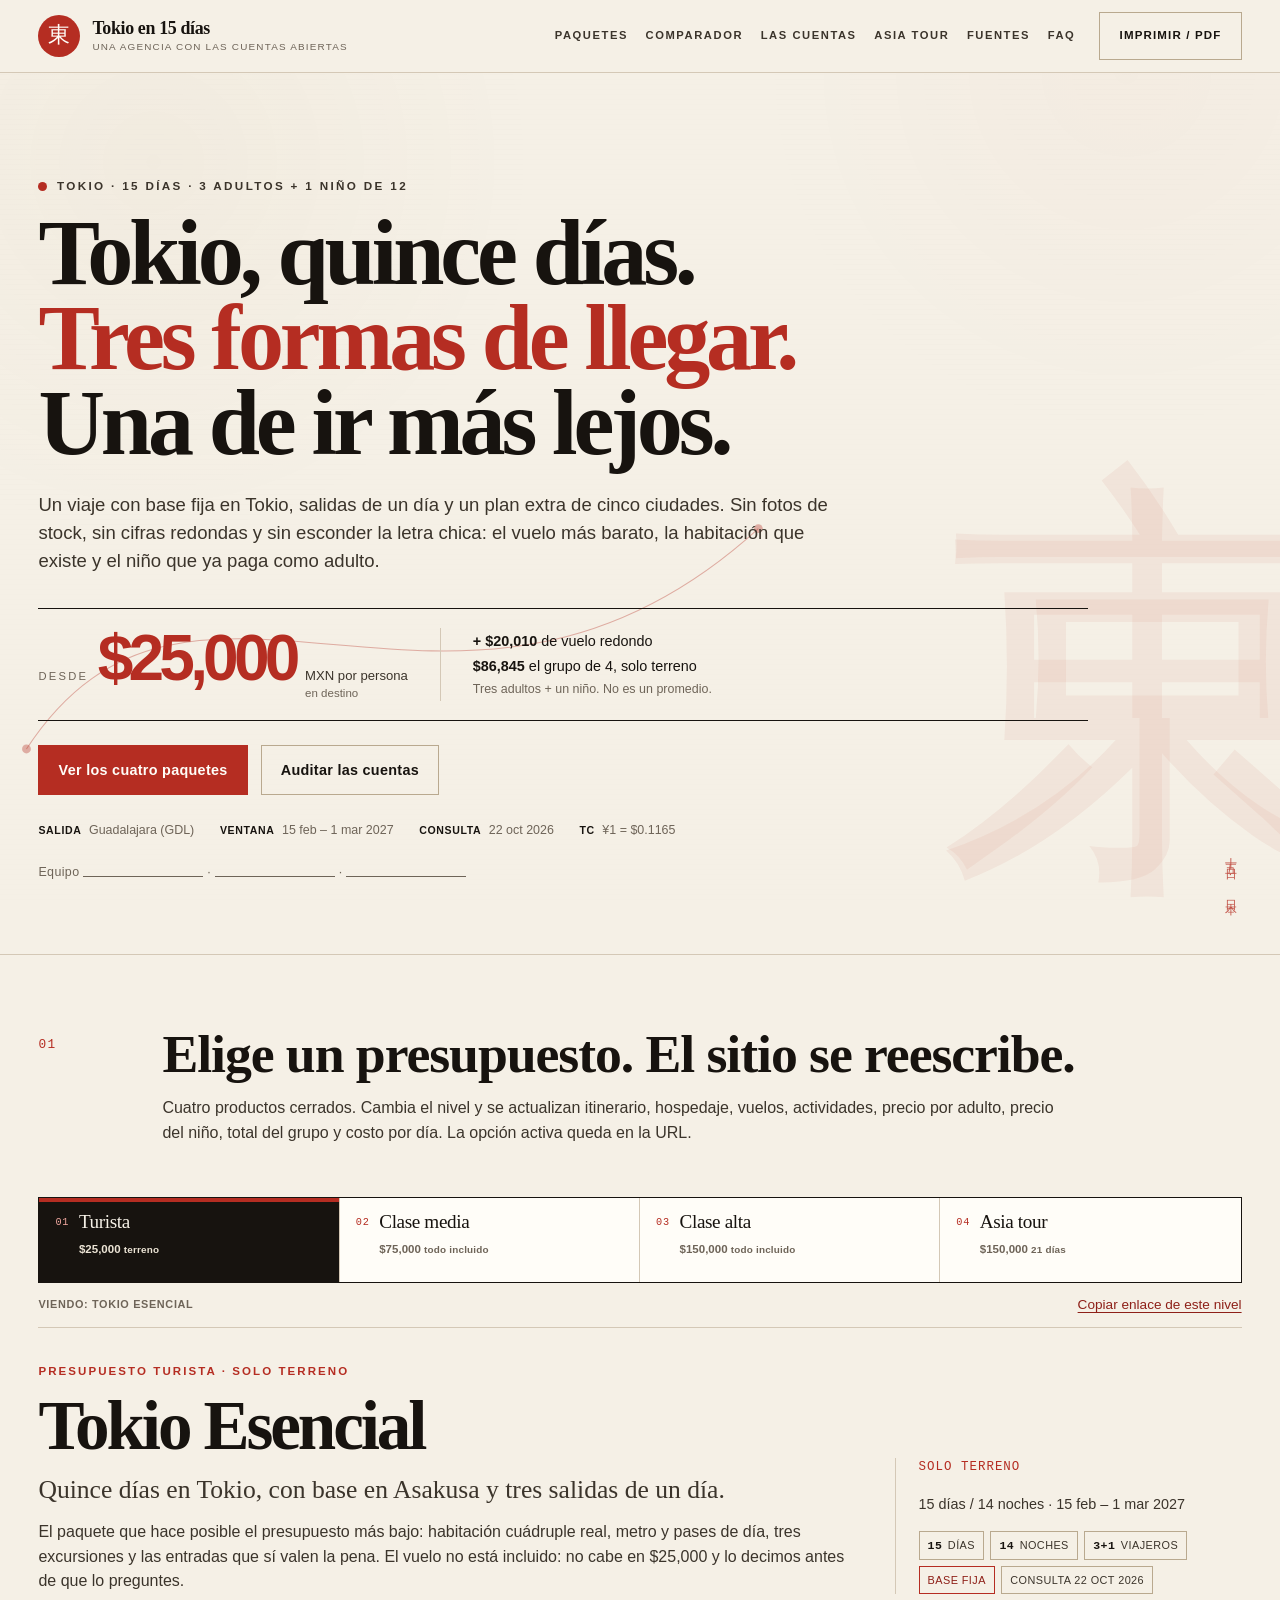
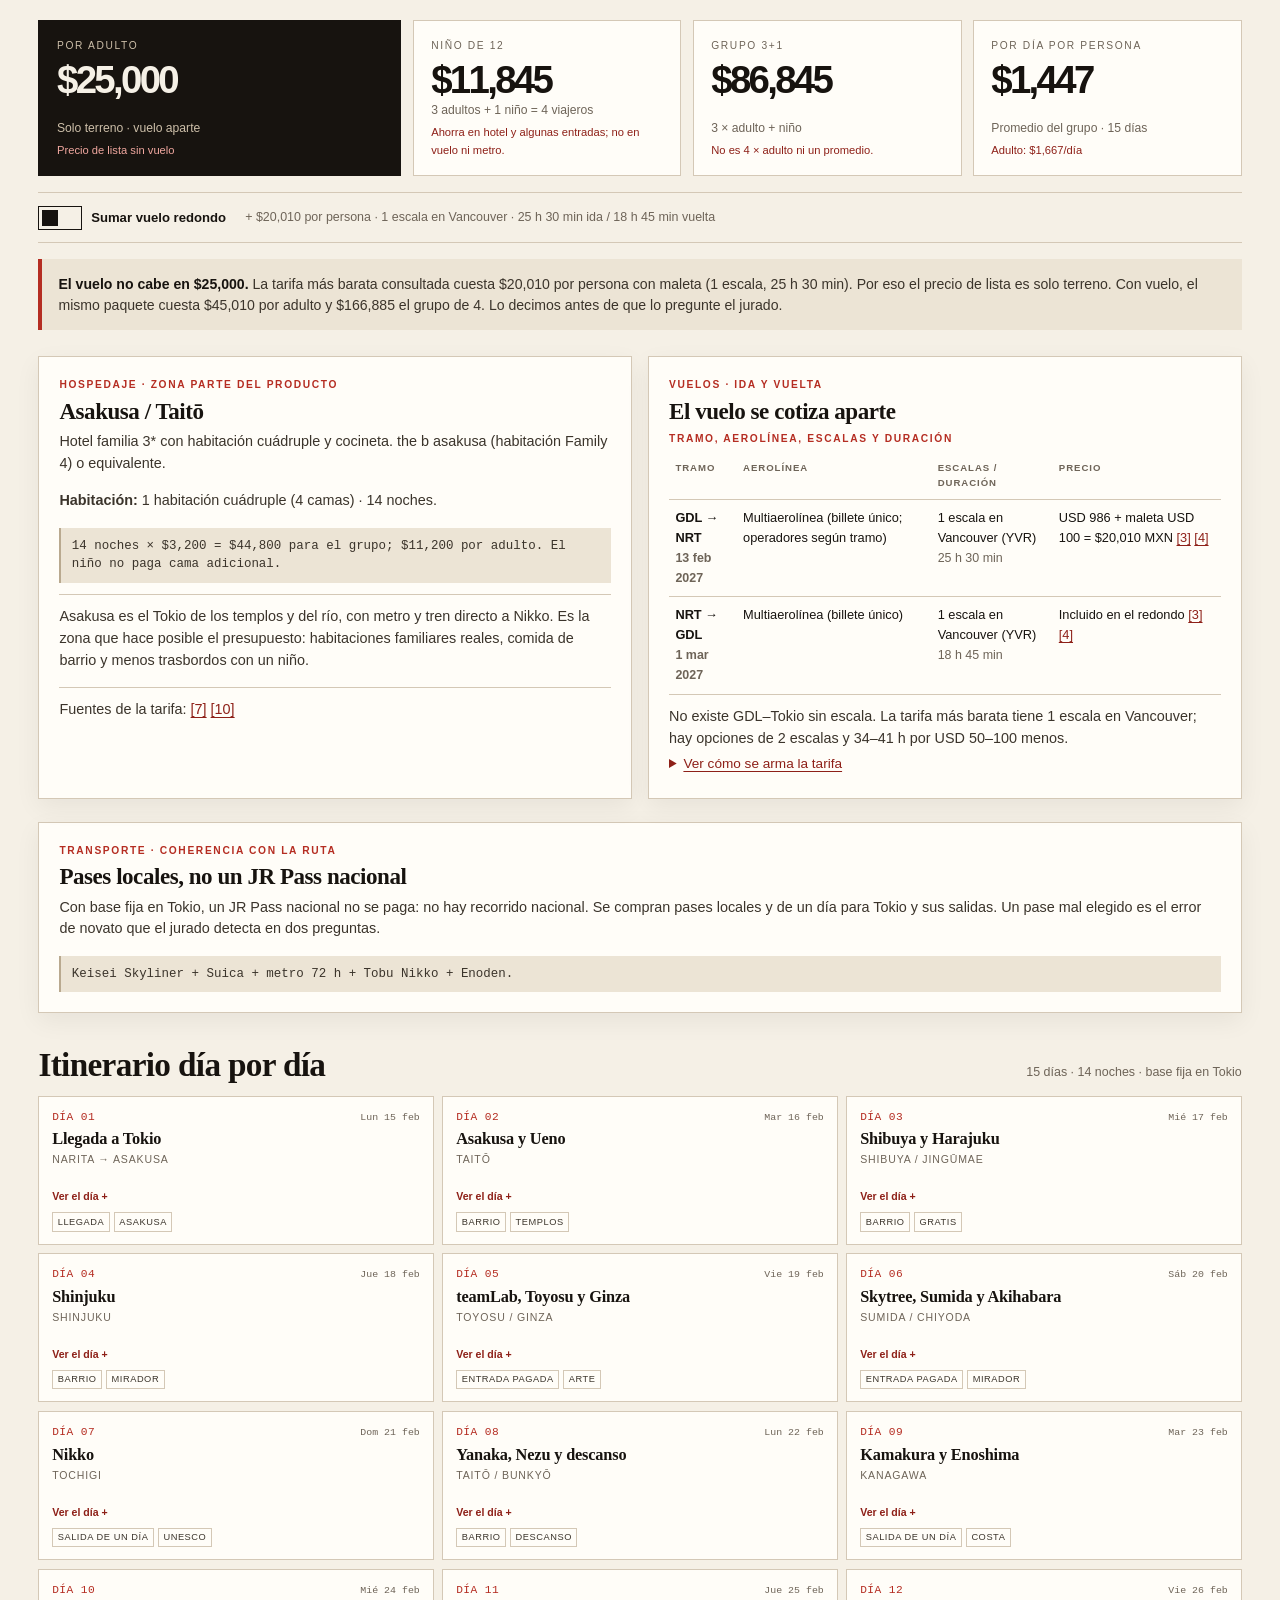
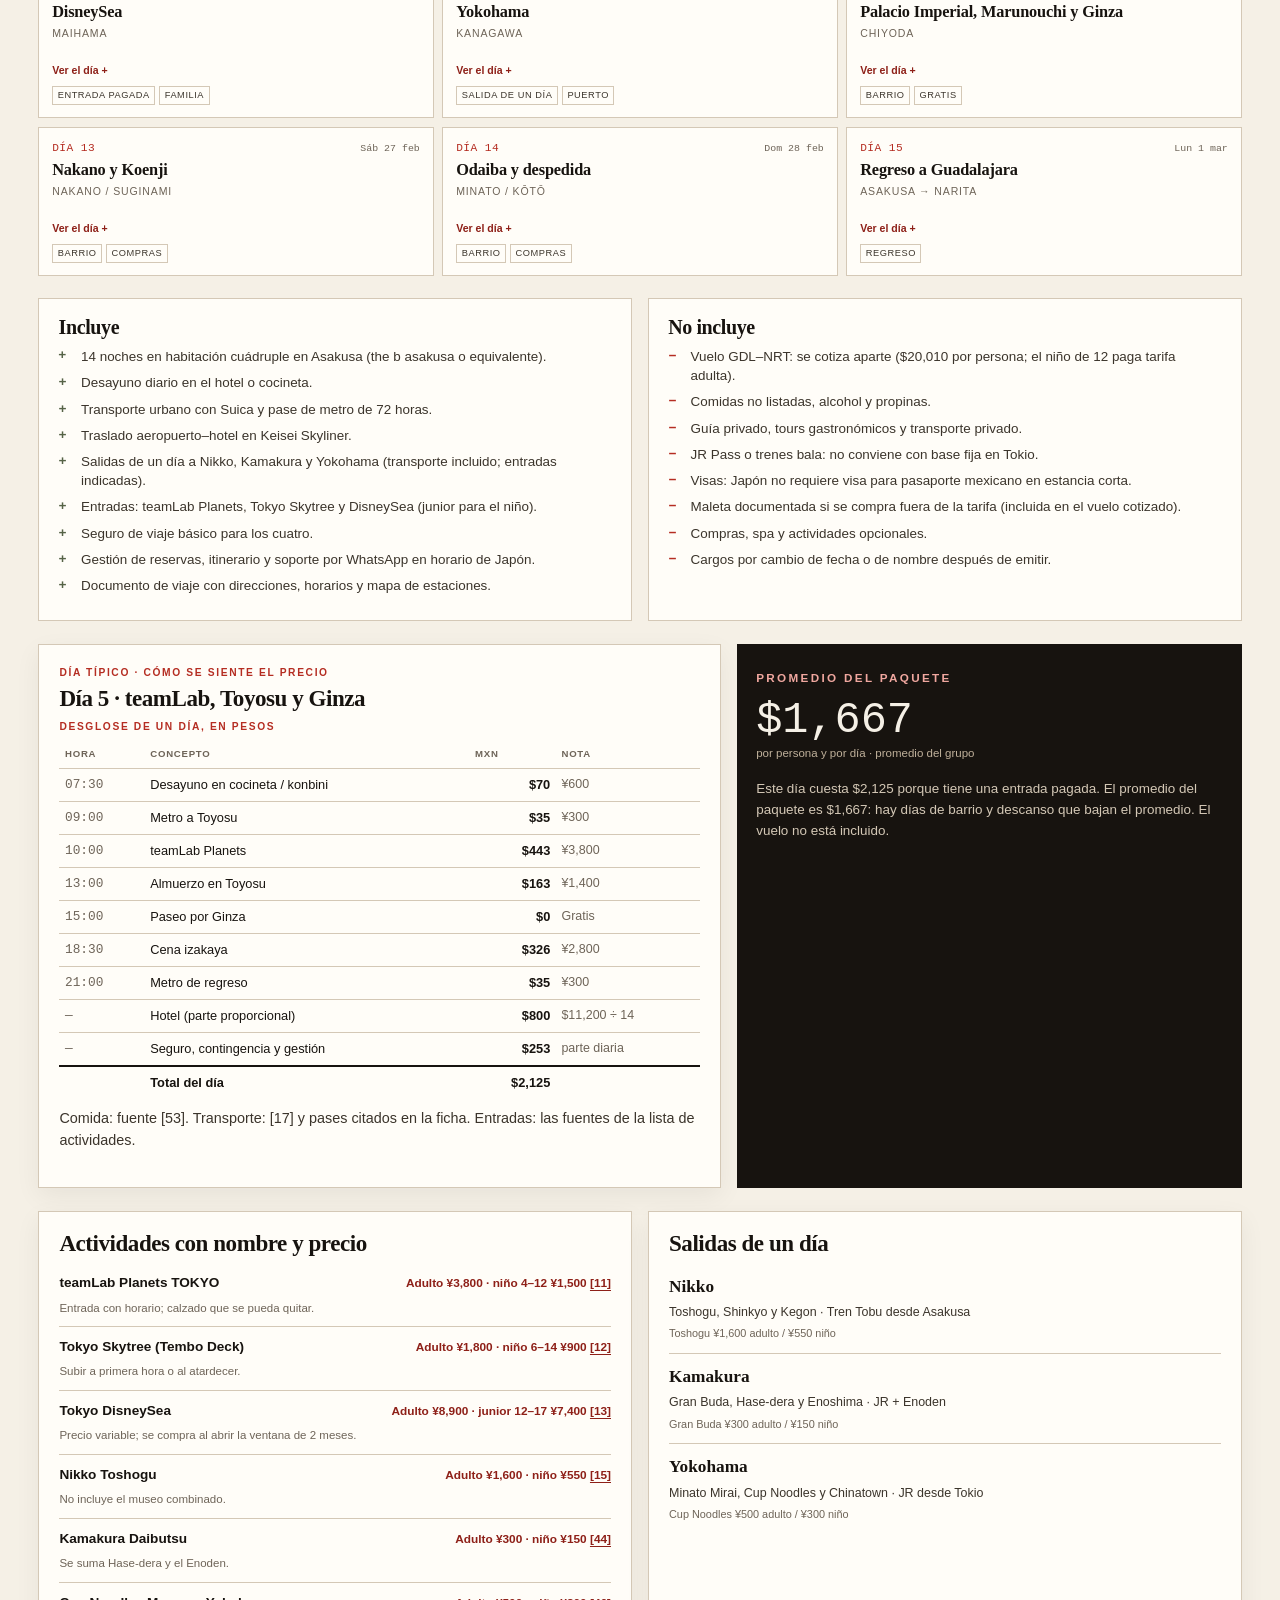
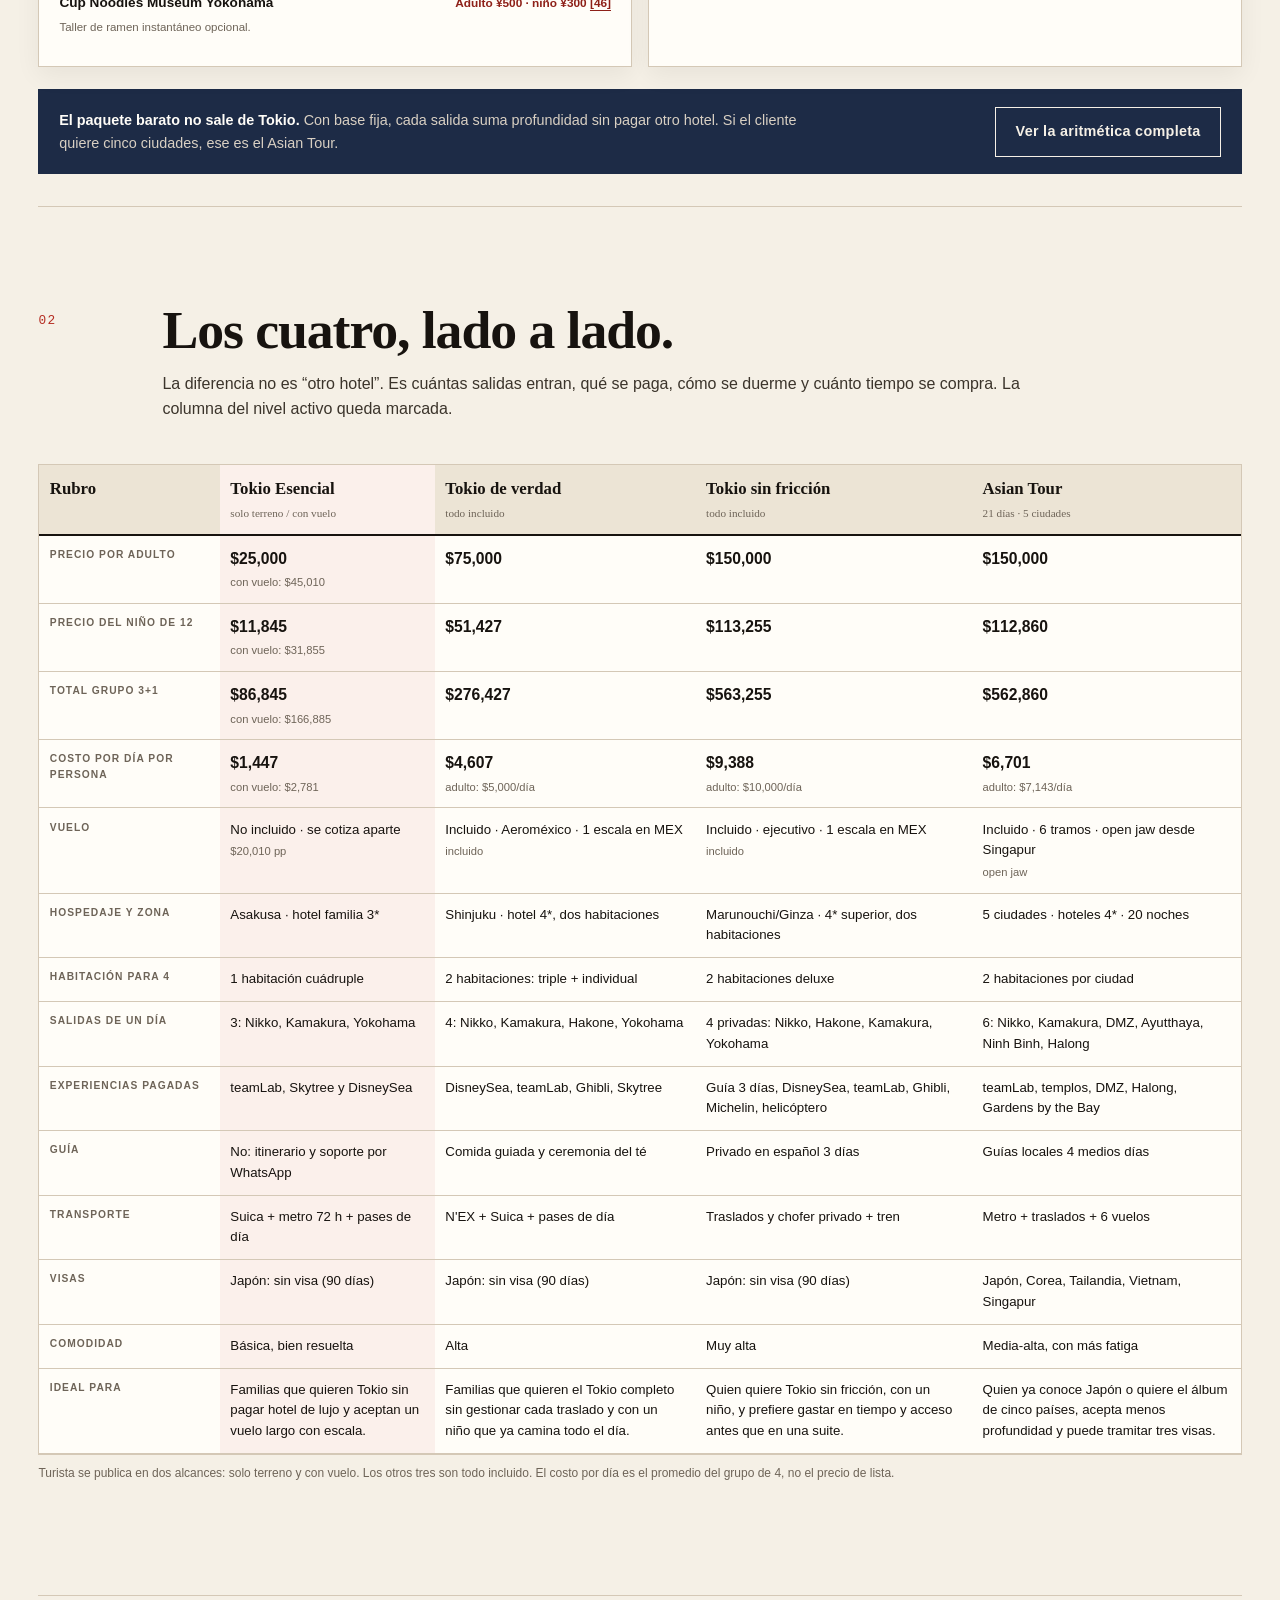
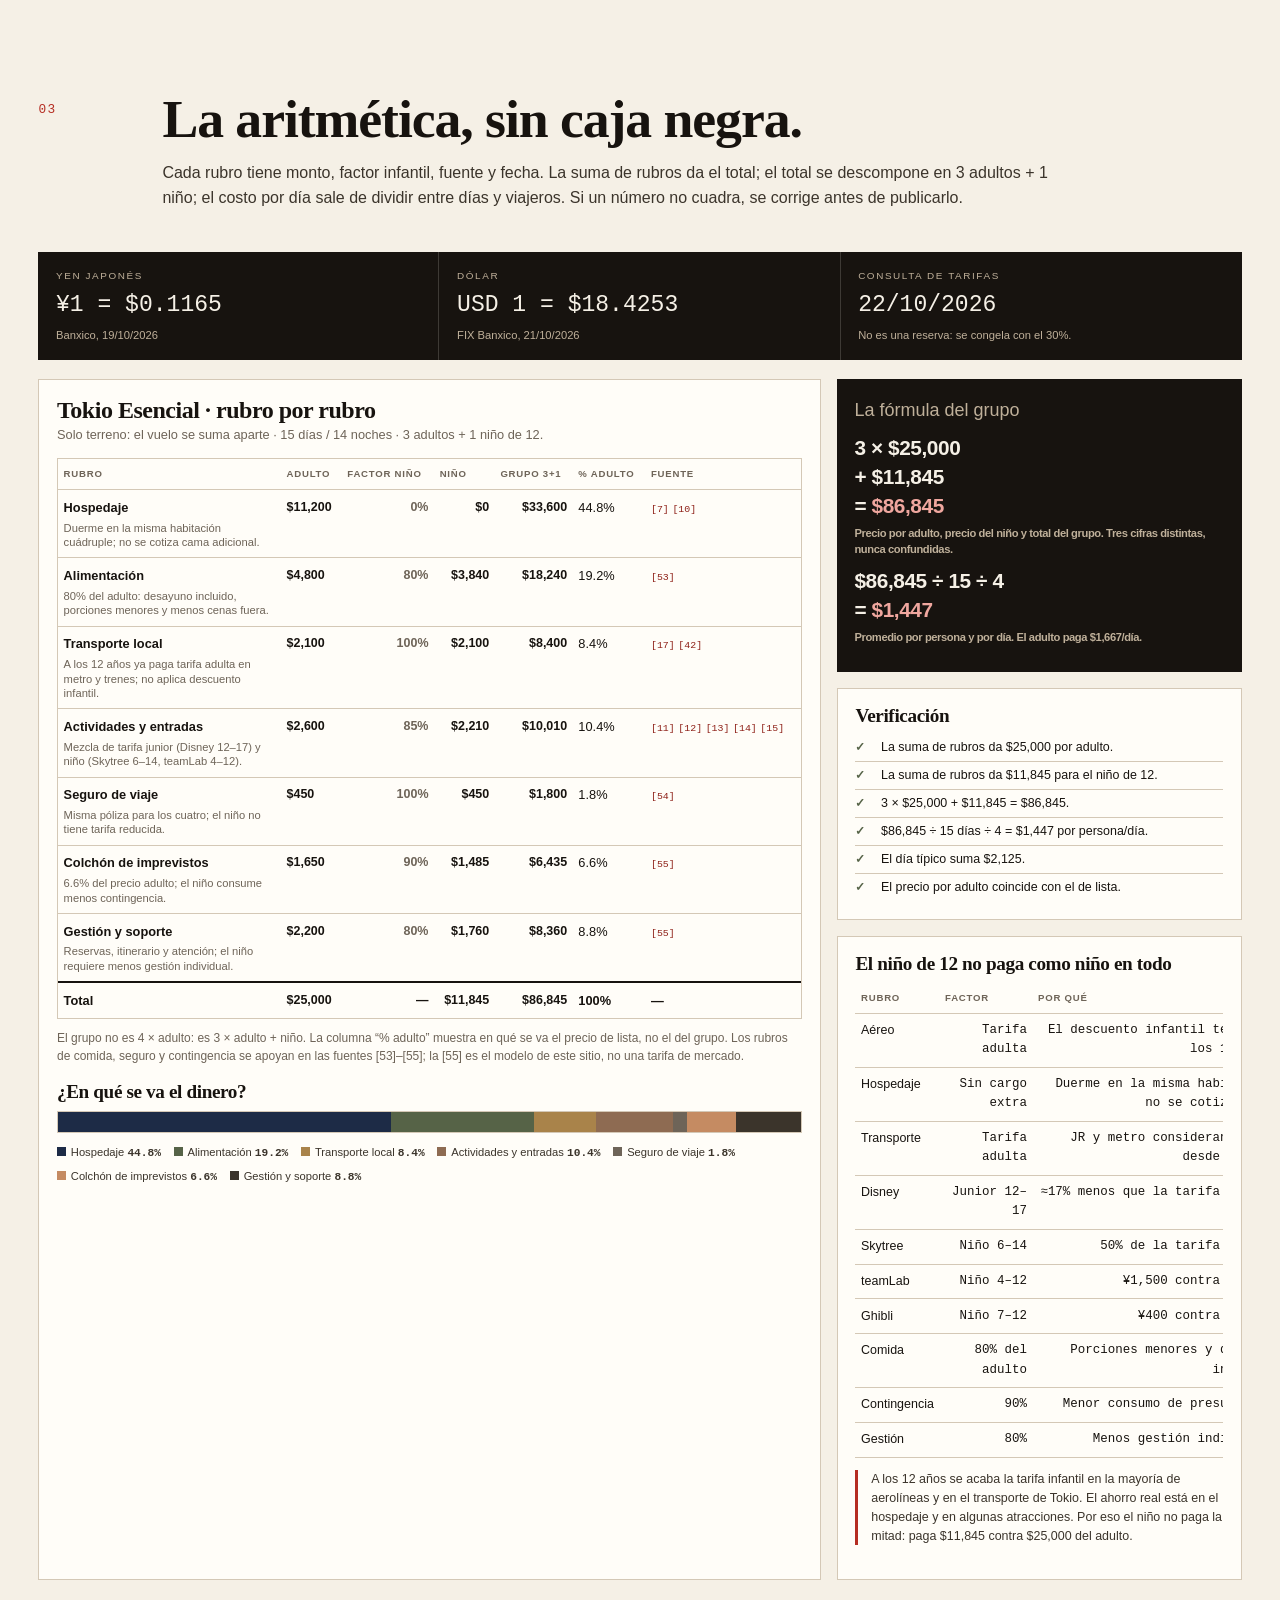
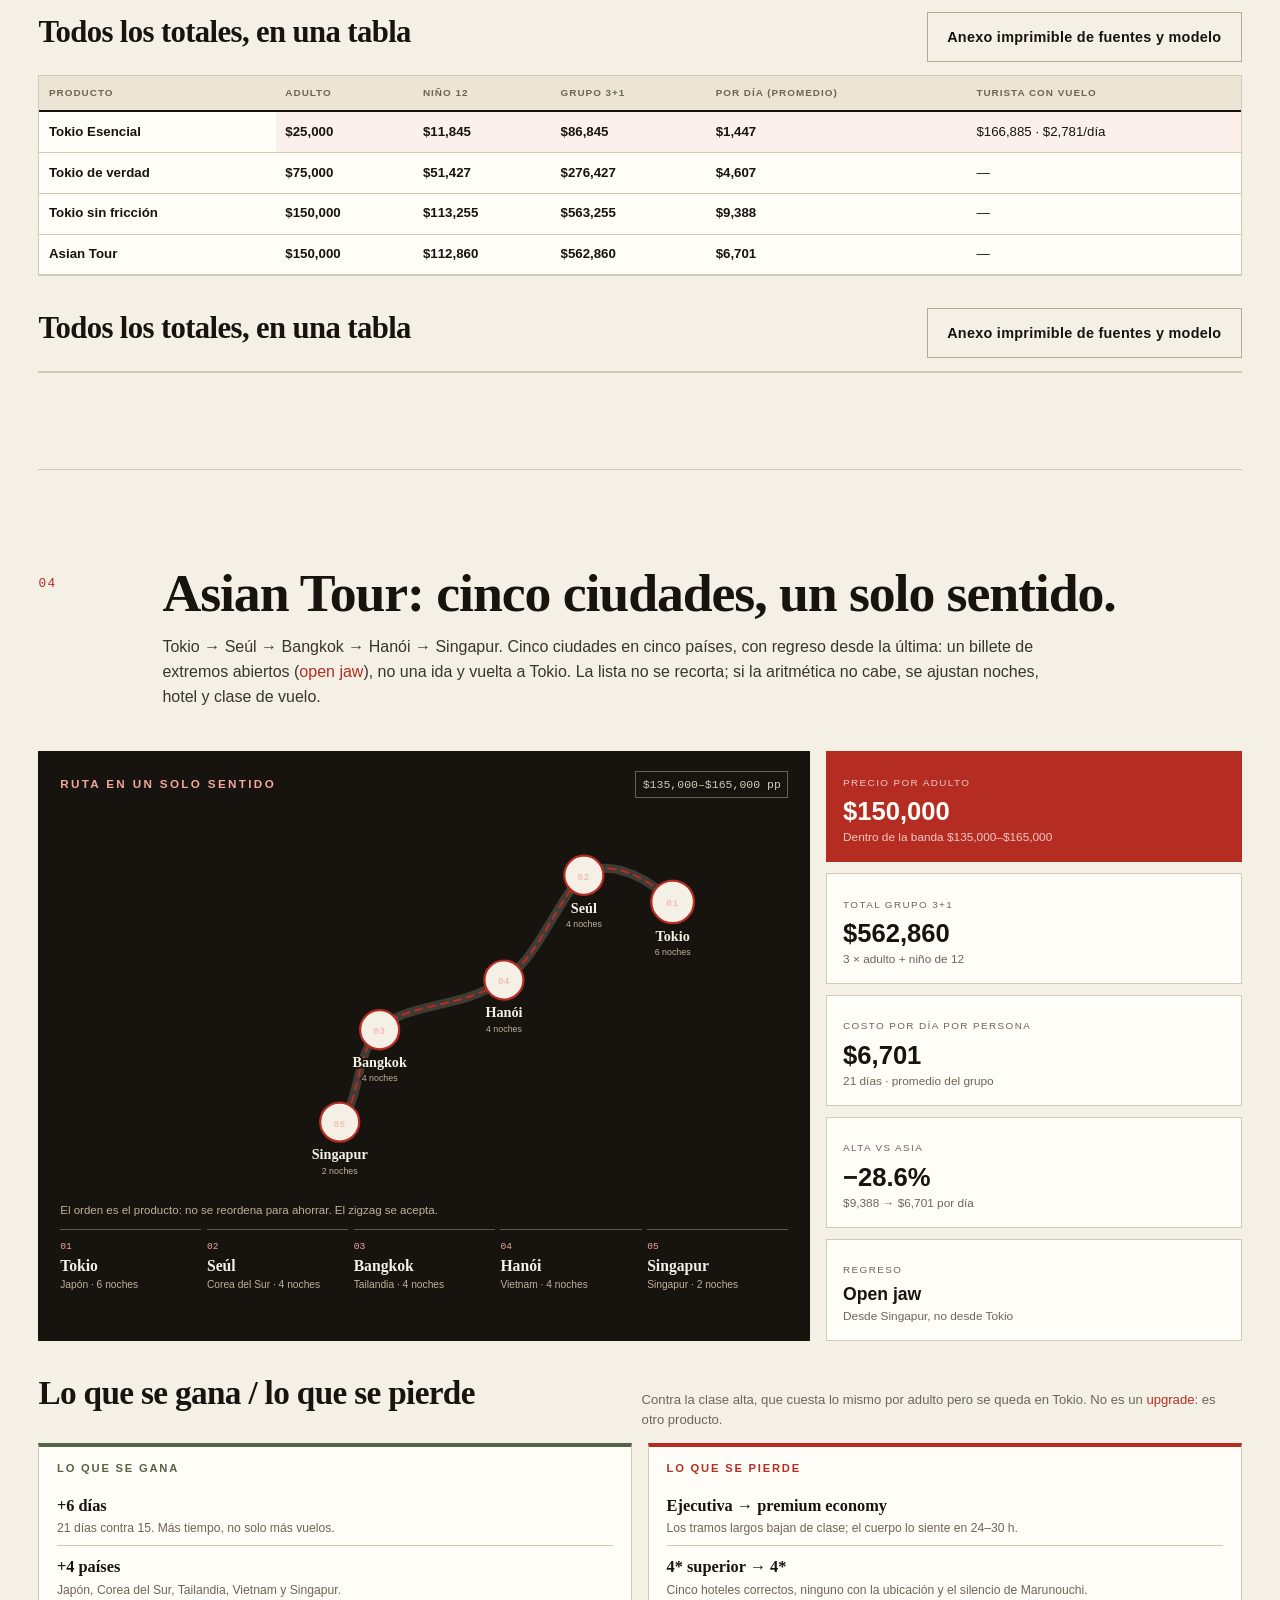
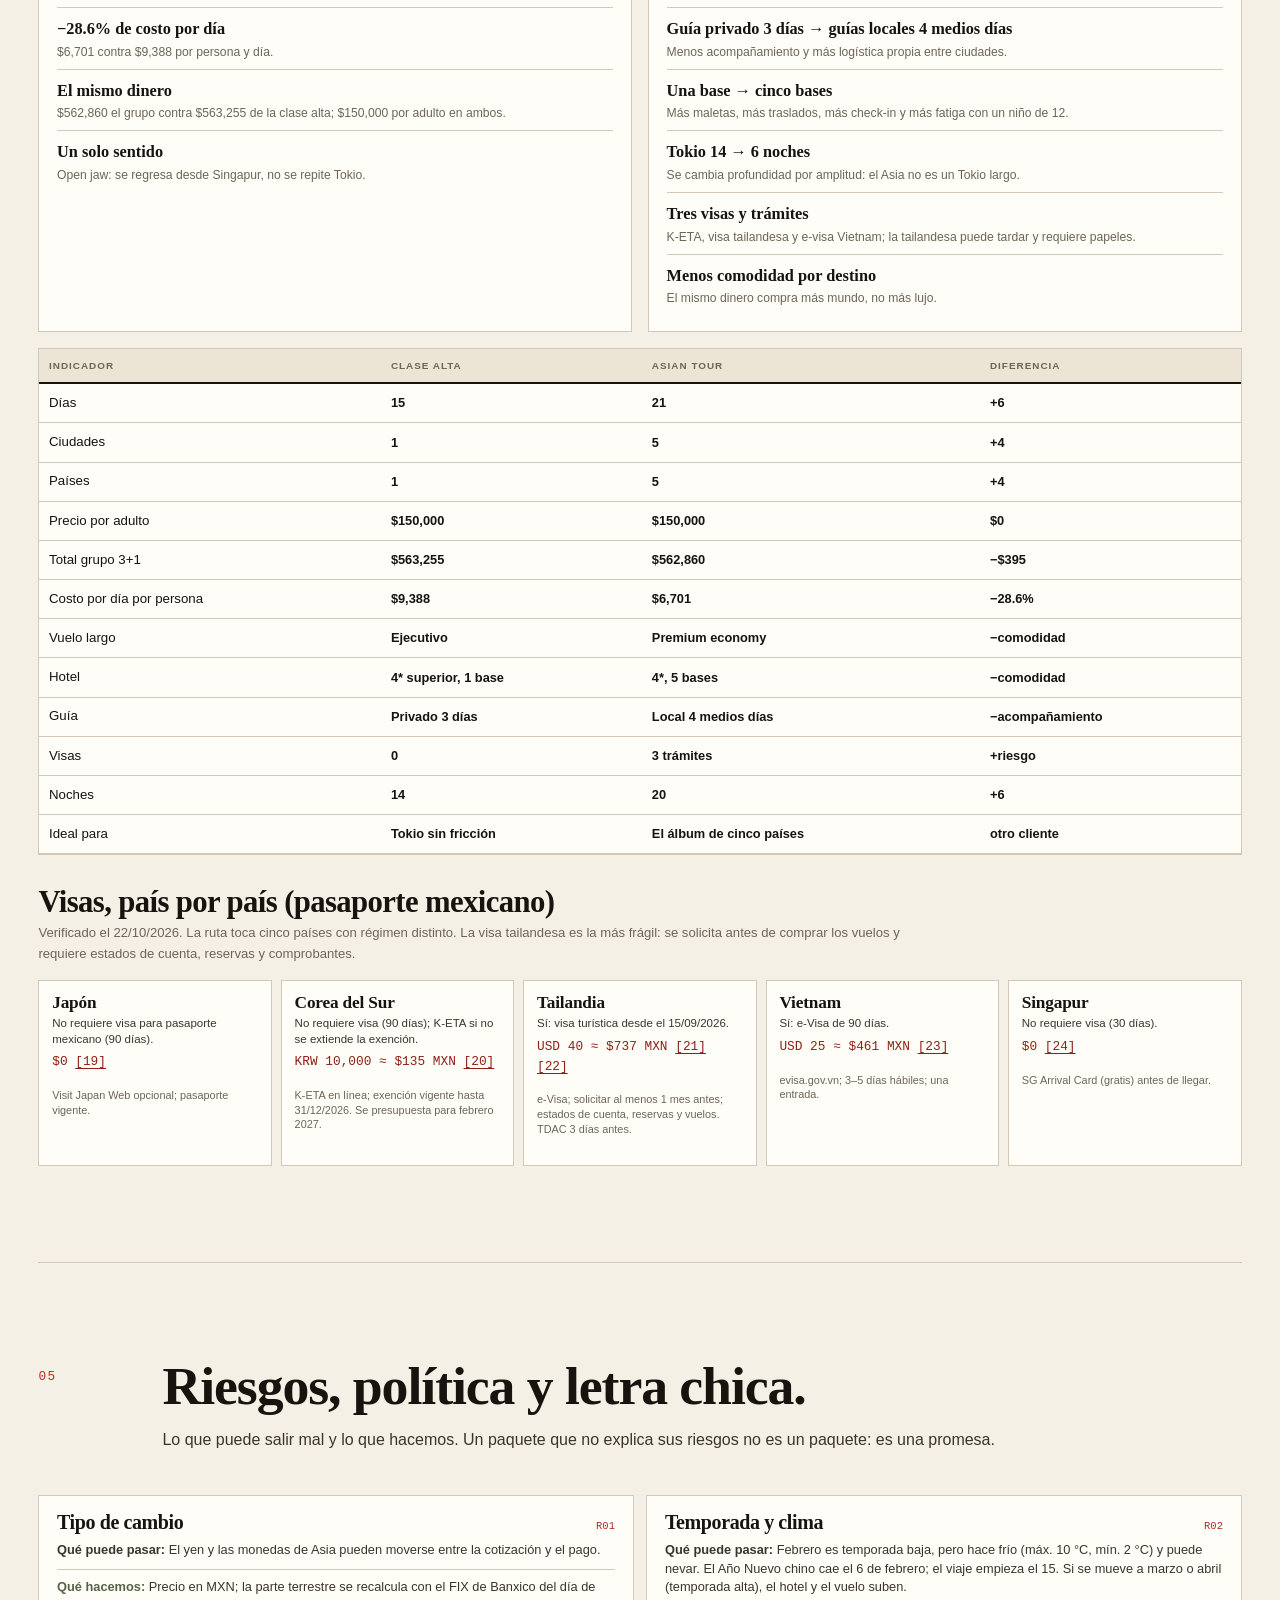
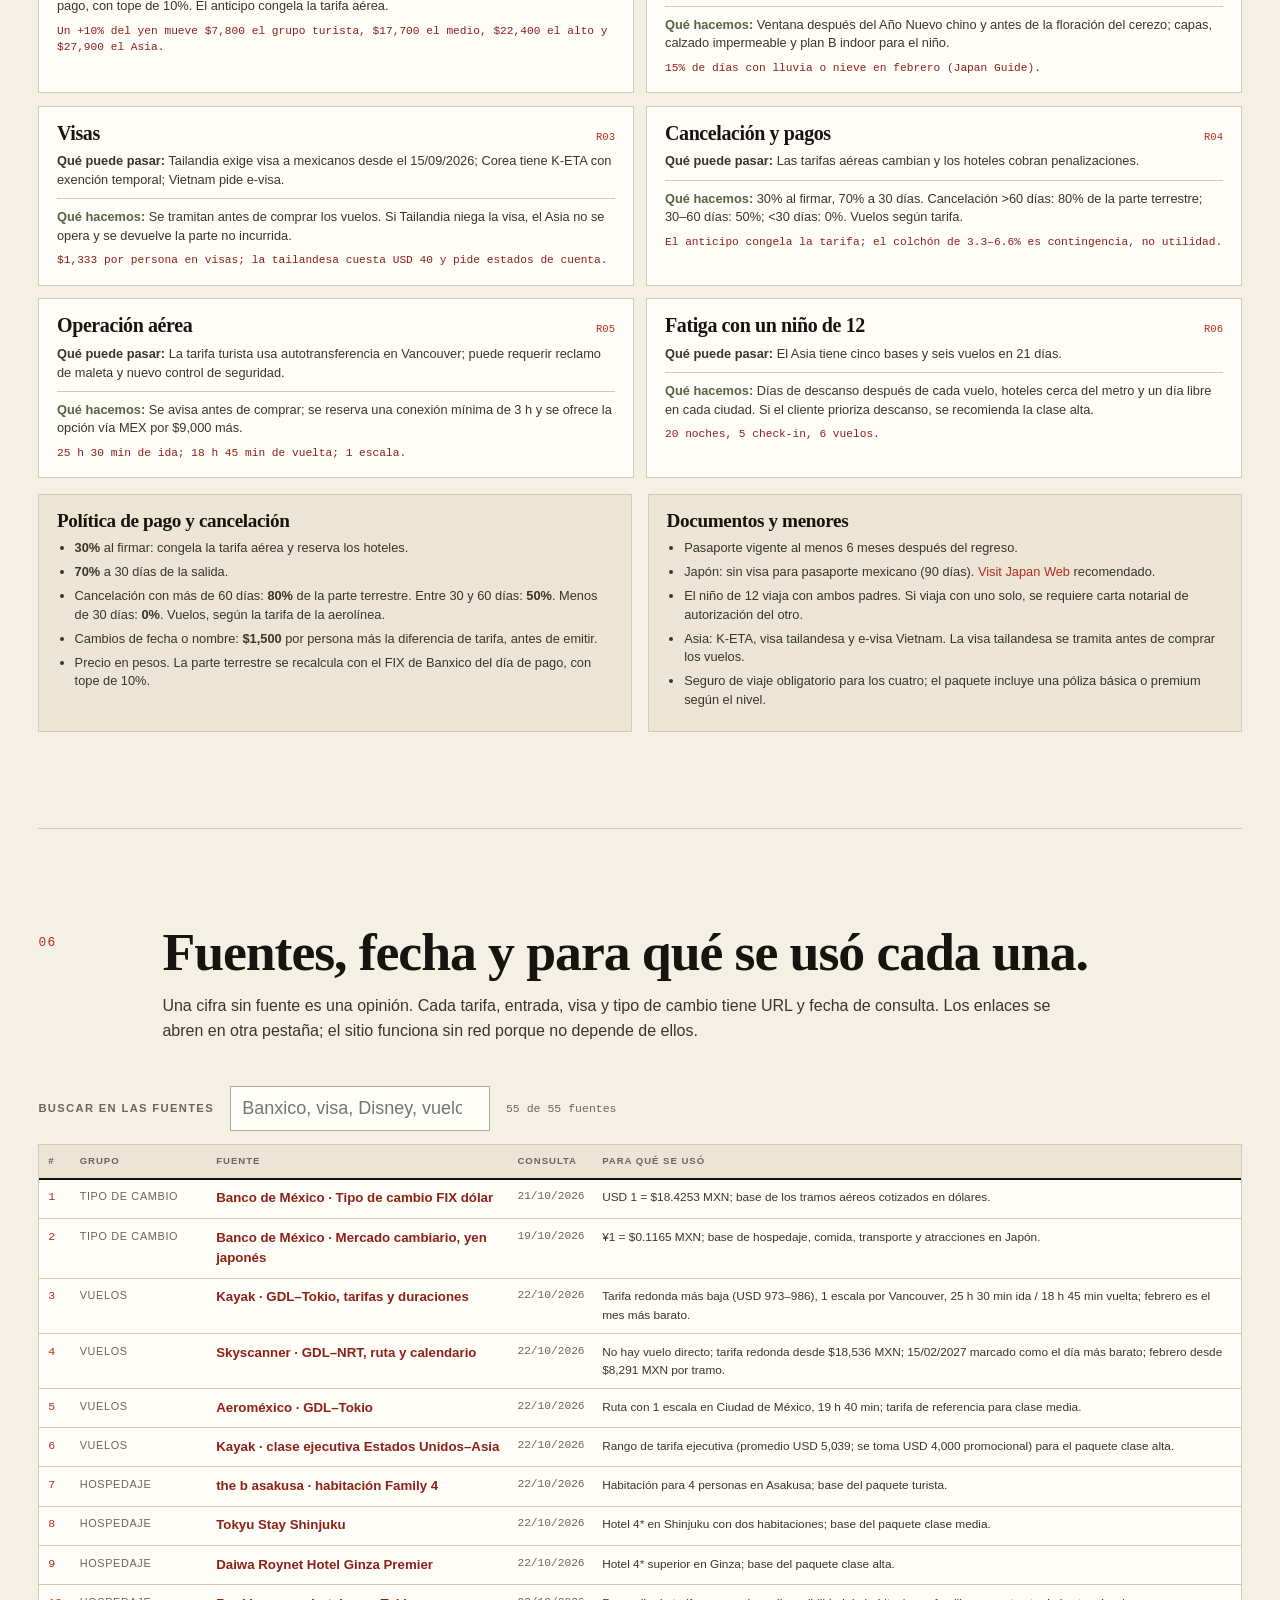
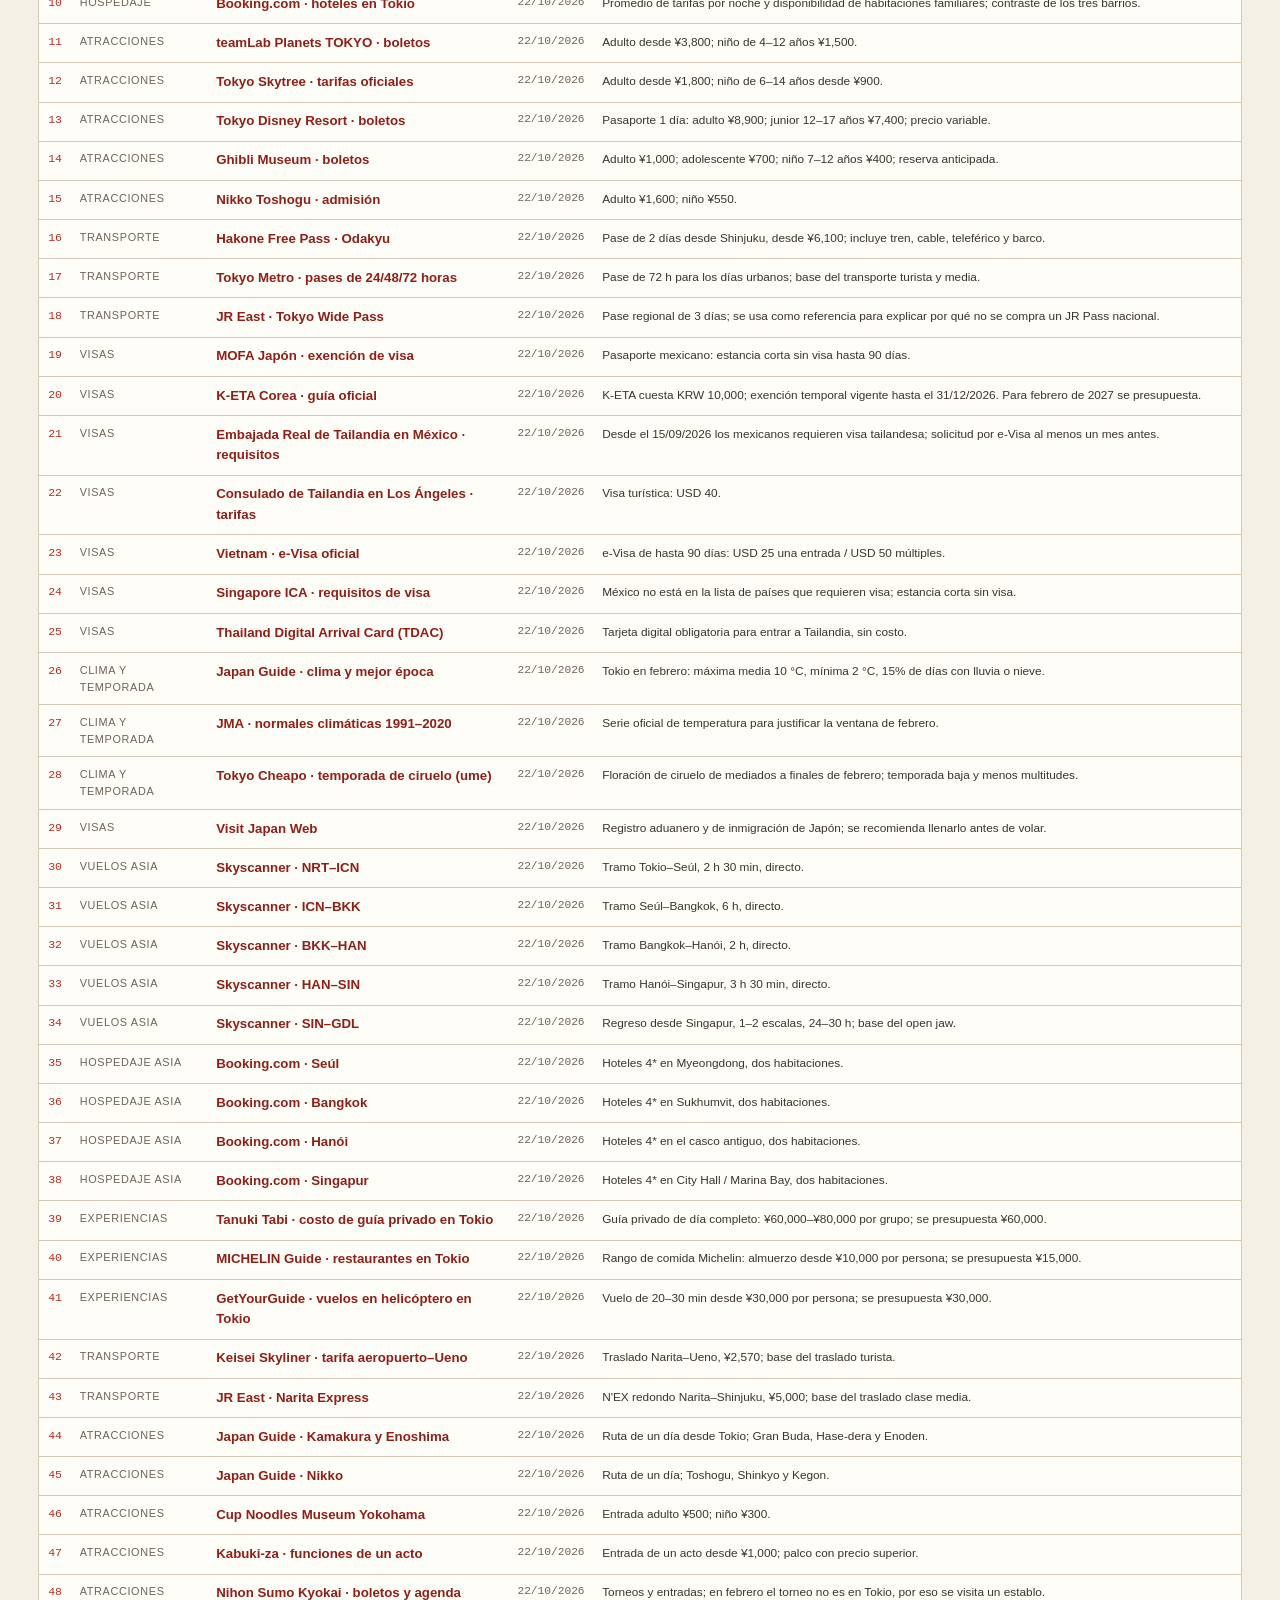
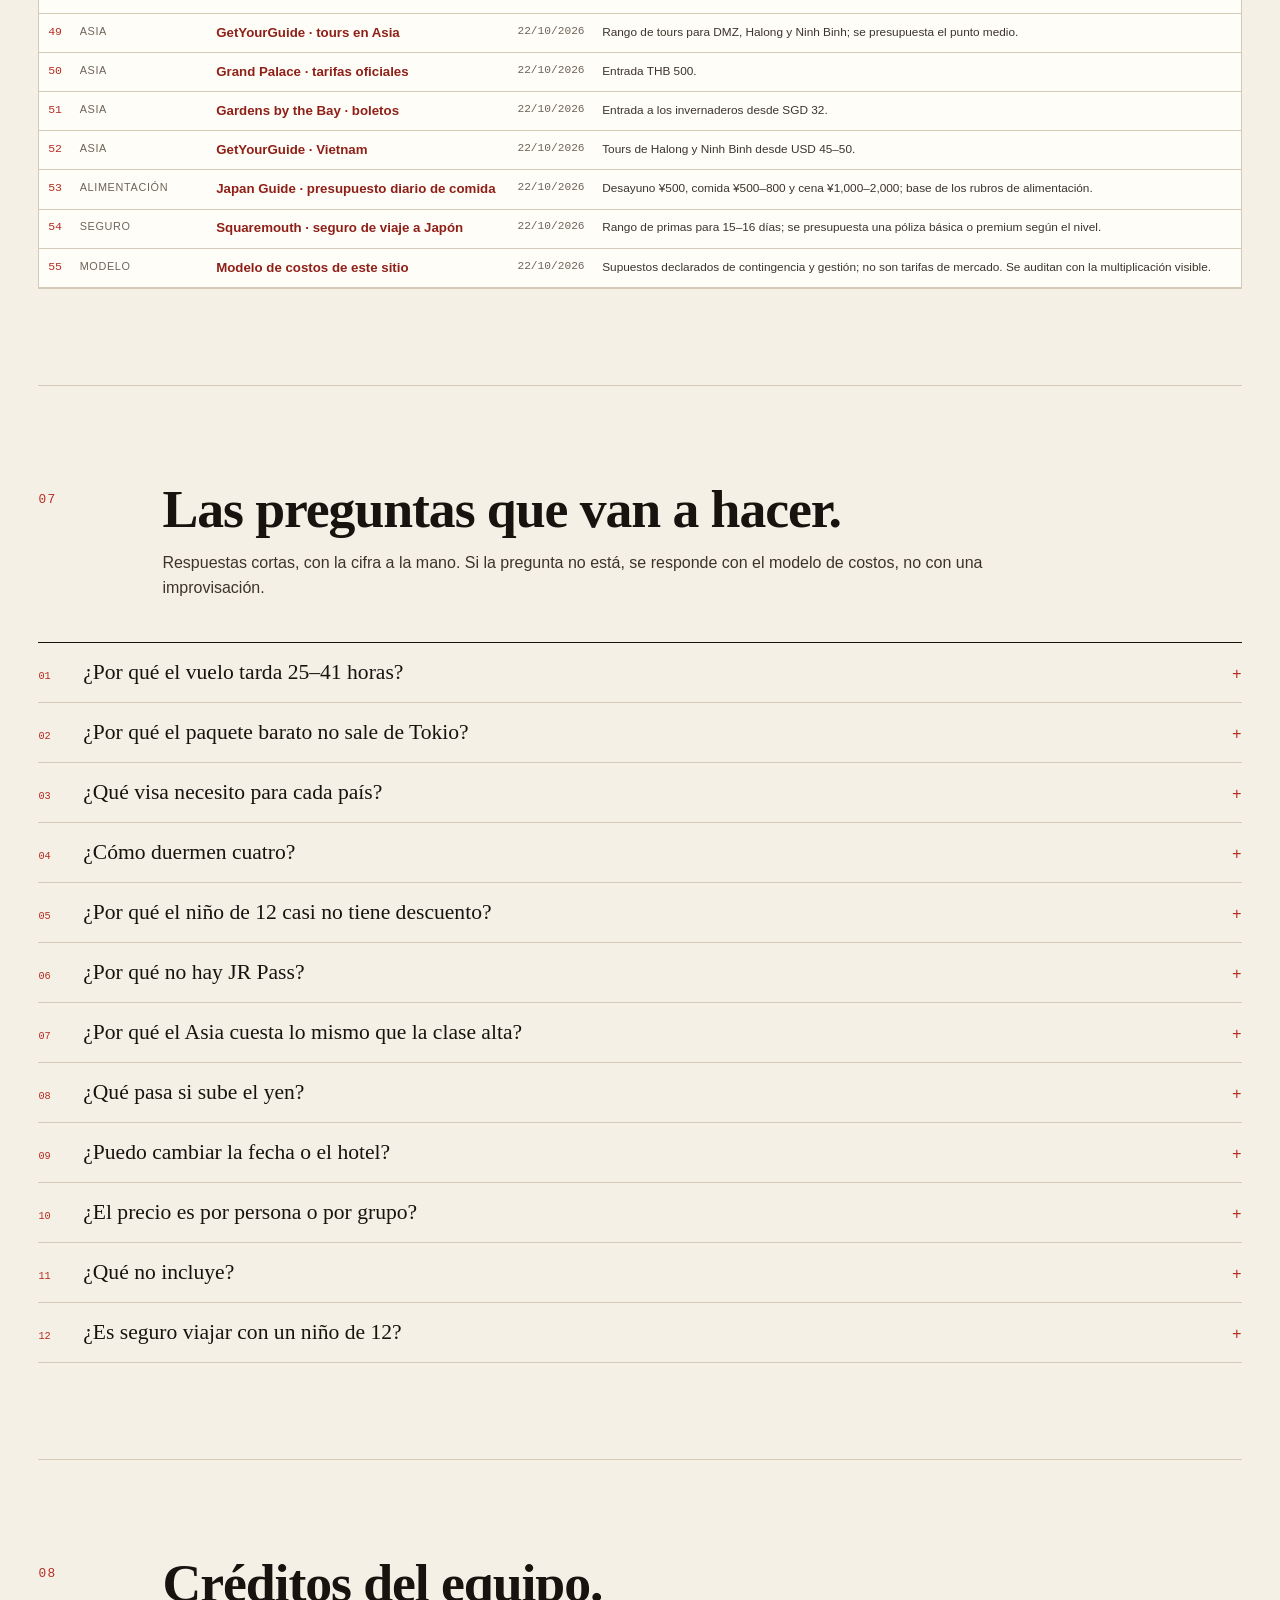
==== index.html @ 25822fd0 "Sitio Tokio en 15 días: tres presupuestos, Asian Tour y anexo auditable" ====
<!DOCTYPE html>
<html lang="es-MX">
<head>
  <meta charset="utf-8">
  <meta name="viewport" content="width=device-width, initial-scale=1">
  <title>Tokio en 15 días · Tres presupuestos y un Asian Tour</title>
  <meta name="description" content="Tokio, 15 días con base fija, para 3 adultos y 1 niño de 12 años. Tres niveles de presupuesto y un Asian Tour de cinco ciudades, con cada cifra y cada fuente a la vista.">
  <meta name="theme-color" content="#14110e">
  <meta property="og:title" content="Tokio en 15 días · Tres presupuestos y un Asian Tour">
  <meta property="og:description" content="Un sitio de venta con las cuentas abiertas: turista, clase media, clase alta y Asian Tour.">
  <meta property="og:type" content="website">
  <link rel="icon" href="./assets/favicon.svg" type="image/svg+xml">
  <link rel="stylesheet" href="./styles.css">
</head>
<body>
  <a class="skip-link" href="#contenido">Saltar al contenido</a>

  <header class="site-header" id="top">
    <a class="brand" href="#inicio" aria-label="Tokio en 15 días, ir al inicio">
      <span class="brand-mark" aria-hidden="true">東</span>
      <span class="brand-text">
        <strong>Tokio en 15 días</strong>
        <small>Una agencia con las cuentas abiertas</small>
      </span>
    </a>
    <button class="menu-btn" type="button" aria-expanded="false" aria-controls="site-nav" data-menu>Menú</button>
    <nav class="site-nav" id="site-nav" aria-label="Navegación principal">
      <a href="#paquete">Paquetes</a>
      <a href="#comparador">Comparador</a>
      <a href="#transparencia">Las cuentas</a>
      <a href="#plan-asia">Asia Tour</a>
      <a href="#fuentes">Fuentes</a>
      <a href="#faq">FAQ</a>
    </nav>
    <button class="btn btn-ghost print-btn" type="button" data-print>Imprimir / PDF</button>
  </header>

  <main id="contenido">
    <!-- HERO -->
    <section class="hero" id="inicio" aria-labelledby="hero-title">
      <div class="hero-bg" aria-hidden="true">
        <span class="hero-seal">東京</span>
        <span class="hero-vertical">十五日 · 日本</span>
        <svg class="hero-line" viewBox="0 0 900 420" role="presentation">
          <path d="M30 330 C 220 40, 520 390, 860 80" fill="none" stroke="currentColor" stroke-width="1.2"/>
          <circle cx="30" cy="330" r="5" fill="currentColor"/>
          <circle cx="860" cy="80" r="5" fill="currentColor"/>
        </svg>
      </div>

      <div class="hero-inner">
        <p class="eyebrow"><span class="dot" aria-hidden="true"></span> Tokio · 15 días · 3 adultos + 1 niño de 12</p>
        <h1 id="hero-title">Tokio, quince días.<br><em>Tres formas de llegar.</em><br>Una de ir más lejos.</h1>
        <p class="hero-lead">Un viaje con base fija en Tokio, salidas de un día y un plan extra de cinco ciudades. Sin fotos de stock, sin cifras redondas y sin esconder la letra chica: el vuelo más barato, la habitación que existe y el niño que ya paga como adulto.</p>

        <div class="hero-price" aria-label="Precio de entrada">
          <div class="hero-price-main">
            <span class="price-label">Desde</span>
            <strong>$25,000</strong>
            <span class="price-unit">MXN por persona<br><small>en destino</small></span>
          </div>
          <div class="hero-price-side">
            <p><b>+ $20,010</b> de vuelo redondo</p>
            <p><b>$86,845</b> el grupo de 4, solo terreno</p>
            <p class="tiny">Tres adultos + un niño. No es un promedio.</p>
          </div>
        </div>

        <div class="hero-actions">
          <a class="btn btn-primary" href="#paquete" data-scroll-product>Ver los cuatro paquetes</a>
          <a class="btn btn-ghost" href="#transparencia">Auditar las cuentas</a>
        </div>

        <div class="hero-meta">
          <span><b>Salida</b> Guadalajara (GDL)</span>
          <span><b>Ventana</b> 15 feb – 1 mar 2027</span>
          <span><b>Consulta</b> 22 oct 2026</span>
          <span><b>TC</b> ¥1 = $0.1165</span>
        </div>

        <p class="hero-credits" data-credits-mini>Equipo <span class="blank"></span> · <span class="blank"></span> · <span class="blank"></span></p>
      </div>
    </section>

    <!-- SELECTOR + PRODUCTO -->
    <section class="selector-section" id="paquete" aria-labelledby="selector-title">
      <div class="section-head">
        <p class="section-num">01</p>
        <div>
          <h2 id="selector-title">Elige un presupuesto. El sitio se reescribe.</h2>
          <p class="section-sub">Cuatro productos cerrados. Cambia el nivel y se actualizan itinerario, hospedaje, vuelos, actividades, precio por adulto, precio del niño, total del grupo y costo por día. La opción activa queda en la URL.</p>
        </div>
      </div>

      <div class="selector-wrap">
        <div class="budget-tabs" role="tablist" aria-label="Niveles de presupuesto">
          <button class="budget-tab" role="tab" id="tab-turista" aria-controls="producto" aria-selected="false" data-product="turista">
            <span class="tab-num">01</span>
            <span class="tab-name">Turista</span>
            <span class="tab-price">$25,000 <small>terreno</small></span>
          </button>
          <button class="budget-tab" role="tab" id="tab-media" aria-controls="producto" aria-selected="false" data-product="media">
            <span class="tab-num">02</span>
            <span class="tab-name">Clase media</span>
            <span class="tab-price">$75,000 <small>todo incluido</small></span>
          </button>
          <button class="budget-tab" role="tab" id="tab-alta" aria-controls="producto" aria-selected="false" data-product="alta">
            <span class="tab-num">03</span>
            <span class="tab-name">Clase alta</span>
            <span class="tab-price">$150,000 <small>todo incluido</small></span>
          </button>
          <button class="budget-tab" role="tab" id="tab-asia" aria-controls="producto" aria-selected="false" data-product="asia">
            <span class="tab-num">04</span>
            <span class="tab-name">Asia tour</span>
            <span class="tab-price">$150,000 <small>21 días</small></span>
          </button>
        </div>
        <div class="selector-tools">
          <span class="selector-state" data-selector-state>Viendo: Turista</span>
          <button class="link-btn" type="button" data-copy-link>Copiar enlace de este nivel</button>
        </div>
      </div>

      <div id="producto" class="product" role="tabpanel" aria-labelledby="tab-turista"></div>
      <p class="sr-only" id="anuncio" aria-live="polite"></p>
    </section>

    <!-- COMPARADOR -->
    <section class="section compare-section" id="comparador" aria-labelledby="compare-title">
      <div class="section-head">
        <p class="section-num">02</p>
        <div>
          <h2 id="compare-title">Los cuatro, lado a lado.</h2>
          <p class="section-sub">La diferencia no es “otro hotel”. Es cuántas salidas entran, qué se paga, cómo se duerme y cuánto tiempo se compra. La columna del nivel activo queda marcada.</p>
        </div>
      </div>
      <div class="table-scroll" tabindex="0" role="region" aria-label="Tabla comparativa de los cuatro paquetes, desplazable horizontalmente">
        <table class="compare-table" id="compare-table">
          <caption class="sr-only">Comparación de los paquetes Turista, Clase media, Clase alta y Asian Tour</caption>
          <thead></thead>
          <tbody></tbody>
        </table>
      </div>
      <p class="table-note">Turista se publica en dos alcances: solo terreno y con vuelo. Los otros tres son todo incluido. El costo por día es el promedio del grupo de 4, no el precio de lista.</p>
    </section>

    <!-- TRANSPARENCIA -->
    <section class="section ledger-section" id="transparencia" aria-labelledby="ledger-title">
      <div class="section-head">
        <p class="section-num">03</p>
        <div>
          <h2 id="ledger-title">La aritmética, sin caja negra.</h2>
          <p class="section-sub">Cada rubro tiene monto, factor infantil, fuente y fecha. La suma de rubros da el total; el total se descompone en 3 adultos + 1 niño; el costo por día sale de dividir entre días y viajeros. Si un número no cuadra, se corrige antes de publicarlo.</p>
        </div>
      </div>
      <div id="ledger" class="ledger"></div>

      <div class="all-totals">
        <div class="all-totals-head">
          <h3>Todos los totales, en una tabla</h3>
          <a class="btn btn-ghost" href="./anexo.html">Anexo imprimible de fuentes y modelo</a>
        </div>
        <div class="table-scroll" tabindex="0" role="region" aria-label="Tabla de totales de los cuatro paquetes, desplazable horizontalmente">
          <table class="totals-table" id="totals-table">
            <caption class="sr-only">Totales por producto: adulto, niño, grupo y costo por día</caption>
            <thead></thead>
            <tbody></tbody>
          </table>
        </div>
      </div>
    </section>

    <!-- ASIA -->
    <section class="section asia-section" id="plan-asia" aria-labelledby="asia-title">
      <div class="section-head">
        <p class="section-num">04</p>
        <div>
          <h2 id="asia-title">Asian Tour: cinco ciudades, un solo sentido.</h2>
          <p class="section-sub">Tokio → Seúl → Bangkok → Hanói → Singapur. Cinco ciudades en cinco países, con regreso desde la última: un billete de extremos abiertos (<em>open jaw</em>), no una ida y vuelta a Tokio. La lista no se recorta; si la aritmética no cabe, se ajustan noches, hotel y clase de vuelo.</p>
        </div>
      </div>

      <div class="asia-grid">
        <div class="asia-map-card">
          <div class="asia-map-head">
            <span class="kicker">Ruta en un solo sentido</span>
            <span class="asia-band">$135,000–$165,000 pp</span>
          </div>
          <svg class="asia-map" viewBox="0 0 820 440" role="img" aria-labelledby="asia-map-title asia-map-desc">
            <title id="asia-map-title">Ruta del Asian Tour: Tokio, Seúl, Bangkok, Hanói y Singapur</title>
            <desc id="asia-map-desc">Diagrama esquemático con cinco nodos numerados en el orden Tokio, Seúl, Bangkok, Hanói y Singapur, con las noches en cada ciudad.</desc>
            <path class="asia-route-shadow" d="M690 108 C 650 70, 610 62, 590 78 C 560 104, 540 170, 500 196 C 450 230, 390 220, 360 252 C 330 284, 340 330, 315 356" />
            <path class="asia-route" d="M690 108 C 650 70, 610 62, 590 78 C 560 104, 540 170, 500 196 C 450 230, 390 220, 360 252 C 330 284, 340 330, 315 356" />
            <g class="asia-node" transform="translate(690,108)">
              <circle r="24"/><text class="asia-node-n" y="5">01</text><text class="asia-node-city" y="44">Tokio</text><text class="asia-node-nights" y="60">6 noches</text>
            </g>
            <g class="asia-node" transform="translate(590,78)">
              <circle r="22"/><text class="asia-node-n" y="5">02</text><text class="asia-node-city" y="42">Seúl</text><text class="asia-node-nights" y="58">4 noches</text>
            </g>
            <g class="asia-node" transform="translate(360,252)">
              <circle r="22"/><text class="asia-node-n" y="5">03</text><text class="asia-node-city" y="42">Bangkok</text><text class="asia-node-nights" y="58">4 noches</text>
            </g>
            <g class="asia-node" transform="translate(500,196)">
              <circle r="22"/><text class="asia-node-n" y="5">04</text><text class="asia-node-city" y="42">Hanói</text><text class="asia-node-nights" y="58">4 noches</text>
            </g>
            <g class="asia-node" transform="translate(315,356)">
              <circle r="22"/><text class="asia-node-n" y="5">05</text><text class="asia-node-city" y="42">Singapur</text><text class="asia-node-nights" y="58">2 noches</text>
            </g>
          </svg>
          <p class="asia-map-caption">El orden es el producto: no se reordena para ahorrar. El zigzag se acepta.</p>
          <div class="asia-cities" id="asia-cities"></div>
        </div>

        <div class="asia-summary" id="asia-summary"></div>
      </div>

      <div class="gain-loss">
        <div class="gain-loss-head">
          <h3>Lo que se gana / lo que se pierde</h3>
          <p>Contra la clase alta, que cuesta lo mismo por adulto pero se queda en Tokio. No es un <em>upgrade</em>: es otro producto.</p>
        </div>
        <div class="gain-loss-grid" id="gain-loss"></div>
        <div class="table-scroll" tabindex="0" role="region" aria-label="Tabla numérica de comparación entre clase alta y Asian Tour, desplazable horizontalmente">
          <table class="asia-table" id="asia-table">
            <caption class="sr-only">Comparación numérica entre clase alta y Asian Tour</caption>
            <thead><tr><th>Indicador</th><th>Clase alta</th><th>Asian Tour</th><th>Diferencia</th></tr></thead>
            <tbody></tbody>
          </table>
        </div>
      </div>

      <div class="asia-visas" id="asia-visas"></div>
    </section>

    <!-- RIESGOS -->
    <section class="section risks-section" id="riesgos" aria-labelledby="risks-title">
      <div class="section-head">
        <p class="section-num">05</p>
        <div>
          <h2 id="risks-title">Riesgos, política y letra chica.</h2>
          <p class="section-sub">Lo que puede salir mal y lo que hacemos. Un paquete que no explica sus riesgos no es un paquete: es una promesa.</p>
        </div>
      </div>
      <div class="risk-grid" id="risk-grid"></div>
      <div class="policy">
        <div>
          <h3>Política de pago y cancelación</h3>
          <ul>
            <li><b>30%</b> al firmar: congela la tarifa aérea y reserva los hoteles.</li>
            <li><b>70%</b> a 30 días de la salida.</li>
            <li>Cancelación con más de 60 días: <b>80%</b> de la parte terrestre. Entre 30 y 60 días: <b>50%</b>. Menos de 30 días: <b>0%</b>. Vuelos, según la tarifa de la aerolínea.</li>
            <li>Cambios de fecha o nombre: <b>$1,500</b> por persona más la diferencia de tarifa, antes de emitir.</li>
            <li>Precio en pesos. La parte terrestre se recalcula con el FIX de Banxico del día de pago, con tope de 10%.</li>
          </ul>
        </div>
        <div>
          <h3>Documentos y menores</h3>
          <ul>
            <li>Pasaporte vigente al menos 6 meses después del regreso.</li>
            <li>Japón: sin visa para pasaporte mexicano (90 días). <em>Visit Japan Web</em> recomendado.</li>
            <li>El niño de 12 viaja con ambos padres. Si viaja con uno solo, se requiere carta notarial de autorización del otro.</li>
            <li>Asia: K-ETA, visa tailandesa y e-visa Vietnam. La visa tailandesa se tramita antes de comprar los vuelos.</li>
            <li>Seguro de viaje obligatorio para los cuatro; el paquete incluye una póliza básica o premium según el nivel.</li>
          </ul>
        </div>
      </div>
    </section>

    <!-- FUENTES -->
    <section class="section sources-section" id="fuentes" aria-labelledby="sources-title">
      <div class="section-head">
        <p class="section-num">06</p>
        <div>
          <h2 id="sources-title">Fuentes, fecha y para qué se usó cada una.</h2>
          <p class="section-sub">Una cifra sin fuente es una opinión. Cada tarifa, entrada, visa y tipo de cambio tiene URL y fecha de consulta. Los enlaces se abren en otra pestaña; el sitio funciona sin red porque no depende de ellos.</p>
        </div>
      </div>
      <div class="sources-tools">
        <label for="fuente-busqueda">Buscar en las fuentes</label>
        <input id="fuente-busqueda" type="search" placeholder="Banxico, visa, Disney, vuelo…" autocomplete="off">
        <span class="sources-count" data-sources-count></span>
      </div>
      <div class="table-scroll" tabindex="0" role="region" aria-label="Tabla de fuentes, desplazable horizontalmente">
        <table class="sources-table" id="sources-table">
          <caption class="sr-only">Fuentes consultadas, con URL, fecha y uso</caption>
          <thead><tr><th>#</th><th>Grupo</th><th>Fuente</th><th>Consulta</th><th>Para qué se usó</th></tr></thead>
          <tbody></tbody>
        </table>
      </div>
    </section>

    <!-- FAQ -->
    <section class="section faq-section" id="faq" aria-labelledby="faq-title">
      <div class="section-head">
        <p class="section-num">07</p>
        <div>
          <h2 id="faq-title">Las preguntas que van a hacer.</h2>
          <p class="section-sub">Respuestas cortas, con la cifra a la mano. Si la pregunta no está, se responde con el modelo de costos, no con una improvisación.</p>
        </div>
      </div>
      <div class="faq-list" id="faq-list"></div>
    </section>

    <!-- CRÉDITOS -->
    <section class="section credits-section" id="creditos" aria-labelledby="credits-title">
      <div class="section-head">
        <p class="section-num">08</p>
        <div>
          <h2 id="credits-title">Créditos del equipo.</h2>
          <p class="section-sub">El único dato que no decide el agente: los nombres. El bloque está preparado para que el equipo los escriba antes de publicar.</p>
        </div>
      </div>
      <div class="credits-card" id="credits-card"></div>
      <p class="credits-note">Sitio construido con HTML, CSS y JavaScript locales. Sin fotos de stock, sin CDNs críticos y sin secretos. Tipografía del sistema, trazos propios y datos en <code>precios.js</code>.</p>
    </section>
  </main>

  <footer class="site-footer">
    <div class="footer-brand">
      <span class="brand-mark" aria-hidden="true">東</span>
      <div>
        <strong>Tokio en 15 días</strong>
        <p>Propuesta de viaje · 3 adultos + 1 niño de 12 · salida desde Guadalajara</p>
      </div>
    </div>
    <div class="footer-meta">
      <p>Tarifas consultadas el 22/10/2026 · TC ¥1 = $0.1165 MXN · USD 1 = $18.4253 MXN</p>
      <p><a href="#inicio">Volver al inicio</a> · <a href="./anexo.html">Anexo imprimible</a></p>
    </div>
  </footer>

  <noscript>
    <div class="noscript">
      <h2>El selector necesita JavaScript local</h2>
      <p>Este sitio es 100% estático y no usa servidores. Para ver el selector y las cuentas, activa JavaScript. Mientras tanto, los precios por adulto son: Turista $25,000 (solo terreno; con vuelo $45,010), Clase media $75,000, Clase alta $150,000 y Asian Tour $150,000.</p>
    </div>
  </noscript>

  <script src="./precios.js" defer></script>
  <script src="./app.js" defer></script>
</body>
</html>
---- styles.css ----
/* =========================================================
   Tokio en 15 días — hoja de estilo única
   Sin fuentes ni imágenes externas. Todo local.
   ========================================================= */

:root {
  --paper: #f5f0e6;
  --paper-2: #ece4d5;
  --paper-3: #e4d9c7;
  --ink: #17130f;
  --ink-2: #3b342b;
  --muted: #6e6458;
  --line: #d4c8b6;
  --line-strong: #b9a98f;
  --red: #b52d22;
  --red-dark: #8e2018;
  --indigo: #1d2b46;
  --moss: #566347;
  --gold: #a9834a;
  --white: #fffdf8;
  --shadow: 0 20px 60px rgba(23, 19, 15, 0.08);
  --shadow-sm: 0 8px 24px rgba(23, 19, 15, 0.06);
  --serif: "Iowan Old Style", "Palatino Linotype", Palatino, "Book Antiqua", Georgia, serif;
  --sans: "Avenir Next", "Segoe UI", Roboto, Helvetica, Arial, sans-serif;
  --mono: ui-monospace, "SFMono-Regular", Menlo, Consolas, "Liberation Mono", monospace;
  --radius: 2px;
  --max: 1440px;
}

*,
*::before,
*::after { box-sizing: border-box; }

html {
  scroll-behavior: smooth;
  scroll-padding-top: 132px;
  -webkit-text-size-adjust: 100%;
}

body {
  margin: 0;
  background: var(--paper);
  color: var(--ink);
  font-family: var(--sans);
  font-size: 18px;
  line-height: 1.55;
  text-rendering: optimizeLegibility;
  -webkit-font-smoothing: antialiased;
}

body::before {
  content: "";
  position: fixed;
  inset: 0;
  z-index: -1;
  pointer-events: none;
  opacity: 0.35;
  background-image:
    radial-gradient(circle at 12% 18%, rgba(169, 131, 74, 0.10) 0, transparent 28%),
    radial-gradient(circle at 88% 8%, rgba(181, 45, 34, 0.06) 0, transparent 26%),
    repeating-linear-gradient(0deg, rgba(23, 19, 15, 0.018) 0, rgba(23, 19, 15, 0.018) 1px, transparent 1px, transparent 5px);
}

::selection { background: var(--red); color: var(--white); }

img, svg { max-width: 100%; }
svg { display: block; }

a {
  color: var(--red-dark);
  text-decoration-thickness: 1px;
  text-underline-offset: 3px;
}
a:hover { color: var(--red); }

button, input { font: inherit; }

:focus-visible {
  outline: 3px solid var(--red);
  outline-offset: 3px;
}

.sr-only {
  position: absolute !important;
  width: 1px; height: 1px;
  padding: 0; margin: -1px;
  overflow: hidden; clip: rect(0, 0, 0, 0);
  white-space: nowrap; border: 0;
}

.skip-link {
  position: absolute;
  top: 10px; left: 10px;
  z-index: 200;
  transform: translateY(-160%);
  background: var(--ink);
  color: var(--paper);
  padding: 0.7rem 1rem;
  font-weight: 700;
  text-decoration: none;
}
.skip-link:focus { transform: none; }

/* ---------- Tipografía base ---------- */
h1, h2, h3, h4 {
  font-family: var(--serif);
  font-weight: 600;
  line-height: 1.02;
  letter-spacing: -0.02em;
  margin: 0;
}
h1 { font-size: clamp(3.1rem, 7.2vw, 7.6rem); line-height: 0.92; letter-spacing: -0.045em; }
h2 { font-size: clamp(2.2rem, 4.2vw, 4.4rem); }
h3 { font-size: clamp(1.5rem, 2.4vw, 2.3rem); }
h4 { font-size: 1.1rem; letter-spacing: -0.01em; }
p { margin: 0 0 1rem; }
em { font-style: normal; color: var(--red); }
strong { font-weight: 700; }
code {
  font-family: var(--mono);
  font-size: 0.88em;
  background: var(--paper-2);
  padding: 0.1em 0.35em;
  border: 1px solid var(--line);
}

.eyebrow,
.kicker {
  font-family: var(--sans);
  font-size: 0.73rem;
  letter-spacing: 0.2em;
  text-transform: uppercase;
  font-weight: 700;
  color: var(--muted);
  margin: 0 0 1rem;
}
.kicker { color: var(--red); }
.tiny { font-size: 0.78rem; color: var(--muted); }

.mono,
.num {
  font-family: var(--mono);
  font-variant-numeric: tabular-nums;
}

.blank {
  display: inline-block;
  min-width: 7.5rem;
  border-bottom: 1px solid currentColor;
  height: 1em;
  vertical-align: -0.1em;
}

/* ---------- Botones ---------- */
.btn {
  display: inline-flex;
  align-items: center;
  justify-content: center;
  gap: 0.5rem;
  min-height: 48px;
  padding: 0.8rem 1.2rem;
  border: 1px solid var(--ink);
  background: transparent;
  color: var(--ink);
  text-decoration: none;
  font-weight: 700;
  font-size: 0.9rem;
  letter-spacing: 0.02em;
  cursor: pointer;
  transition: background 160ms ease, color 160ms ease, transform 160ms ease;
}
.btn:hover { background: var(--ink); color: var(--paper); transform: translateY(-1px); }
.btn-primary { background: var(--red); border-color: var(--red); color: var(--white); }
.btn-primary:hover { background: var(--red-dark); border-color: var(--red-dark); color: var(--white); }
.btn-ghost { border-color: var(--line-strong); }
.btn-ghost:hover { background: var(--ink); color: var(--paper); }
.btn-small { min-height: 36px; padding: 0.45rem 0.8rem; font-size: 0.8rem; }

.link-btn {
  border: 0;
  background: transparent;
  color: var(--red-dark);
  text-decoration: underline;
  text-underline-offset: 3px;
  padding: 0.25rem 0;
  cursor: pointer;
  font-size: 0.85rem;
}
.link-btn:hover { color: var(--red); }

/* ---------- Header ---------- */
.site-header {
  position: sticky;
  top: 0;
  z-index: 80;
  display: grid;
  grid-template-columns: minmax(220px, 1fr) auto auto;
  align-items: center;
  gap: 1.5rem;
  padding: 0.75rem 3vw;
  background: rgba(245, 240, 230, 0.96);
  border-bottom: 1px solid var(--line);
  backdrop-filter: blur(10px);
}
.brand {
  display: inline-flex;
  align-items: center;
  gap: 0.75rem;
  color: var(--ink);
  text-decoration: none;
}
.brand-mark {
  display: inline-grid;
  place-items: center;
  width: 42px; height: 42px;
  border-radius: 50%;
  background: var(--red);
  color: var(--white);
  font-family: var(--serif);
  font-size: 1.35rem;
  line-height: 1;
  flex: 0 0 auto;
}
.brand-text { display: flex; flex-direction: column; line-height: 1.1; }
.brand-text strong { font-family: var(--serif); font-size: 1.12rem; letter-spacing: -0.02em; }
.brand-text small { font-size: 0.62rem; letter-spacing: 0.12em; text-transform: uppercase; color: var(--muted); margin-top: 0.2rem; }
.menu-btn { display: none; }
.site-nav { display: flex; gap: 1.1rem; flex-wrap: wrap; justify-content: center; }
.site-nav a {
  color: var(--ink-2);
  text-decoration: none;
  font-size: 0.7rem;
  letter-spacing: 0.14em;
  text-transform: uppercase;
  font-weight: 700;
  padding: 0.35rem 0;
  border-bottom: 1px solid transparent;
}
.site-nav a:hover { border-color: var(--red); color: var(--red-dark); }
.print-btn { font-size: 0.72rem; letter-spacing: 0.1em; text-transform: uppercase; }

/* ---------- Hero ---------- */
.hero {
  position: relative;
  min-height: 92vh;
  display: flex;
  align-items: center;
  overflow: hidden;
  padding: 6.5rem 0 4.5rem;
  border-bottom: 1px solid var(--line);
}
.hero-inner {
  position: relative;
  z-index: 2;
  width: min(var(--max), 94vw);
  margin: 0 auto;
}
.hero-bg {
  position: absolute;
  inset: 0;
  pointer-events: none;
  color: var(--red);
  overflow: hidden;
}
.hero-seal {
  position: absolute;
  right: -4vw;
  top: 6vh;
  font-family: var(--serif);
  font-size: clamp(16rem, 34vw, 34rem);
  line-height: 0.8;
  color: rgba(181, 45, 34, 0.055);
  letter-spacing: -0.08em;
  writing-mode: vertical-rl;
  user-select: none;
}
.hero-vertical {
  position: absolute;
  right: 3.2vw;
  bottom: 6vh;
  writing-mode: vertical-rl;
  font-family: var(--sans);
  font-size: 0.72rem;
  letter-spacing: 0.45em;
  color: var(--red);
  opacity: 0.8;
}
.hero-line {
  position: absolute;
  left: 0;
  bottom: 14vh;
  width: min(62vw, 900px);
  height: auto;
  color: rgba(181, 45, 34, 0.35);
}
.hero .eyebrow { display: flex; align-items: center; gap: 0.6rem; color: var(--ink-2); }
.dot { width: 9px; height: 9px; background: var(--red); border-radius: 50%; display: inline-block; }
.hero h1 { max-width: 1120px; margin: 0 0 1.6rem; }
.hero h1 em { color: var(--red); }
.hero-lead {
  font-size: clamp(1.06rem, 1.45vw, 1.32rem);
  line-height: 1.5;
  color: var(--ink-2);
  max-width: 790px;
  margin-bottom: 2.1rem;
}
.hero-price {
  display: flex;
  align-items: stretch;
  gap: 2rem;
  padding: 1.2rem 0;
  border-top: 1px solid var(--ink);
  border-bottom: 1px solid var(--ink);
  max-width: 1050px;
}
.hero-price-main { display: flex; align-items: baseline; gap: 0.6rem; flex: 0 0 auto; }
.price-label { font-size: 0.7rem; letter-spacing: 0.2em; text-transform: uppercase; color: var(--muted); }
.hero-price-main strong {
  font-family: var(--sans);
  font-weight: 800;
  font-variant-numeric: tabular-nums;
  font-size: clamp(2.6rem, 5vw, 4.8rem);
  letter-spacing: -0.075em;
  line-height: 0.95;
  color: var(--red);
}
.price-unit { font-size: 0.82rem; line-height: 1.25; color: var(--ink-2); }
.price-unit small { font-size: 0.72rem; color: var(--muted); }
.hero-price-side { display: flex; flex-direction: column; justify-content: center; gap: 0.15rem; font-size: 0.9rem; border-left: 1px solid var(--line); padding-left: 2rem; }
.hero-price-side p { margin: 0; }
.hero-price-side b { font-family: var(--sans); font-variant-numeric: tabular-nums; font-weight: 700; }
.hero-actions { display: flex; flex-wrap: wrap; gap: 0.8rem; margin: 1.5rem 0 1.6rem; }
.hero-meta {
  display: flex;
  flex-wrap: wrap;
  gap: 0.45rem 1.6rem;
  font-size: 0.78rem;
  color: var(--muted);
  max-width: 1000px;
}
.hero-meta b { color: var(--ink); font-weight: 700; letter-spacing: 0.06em; text-transform: uppercase; font-size: 0.66rem; margin-right: 0.25rem; }
.hero-credits { margin: 1.4rem 0 0; font-size: 0.78rem; color: var(--muted); letter-spacing: 0.03em; }

/* ---------- Secciones ---------- */
#producto, #comparador, #transparencia, #plan-asia, #fuentes, #faq, #riesgos, #creditos {
  scroll-margin-top: 150px;
}
.section {
  width: min(var(--max), 94vw);
  margin: 0 auto;
  padding: 6rem 0;
  border-top: 1px solid var(--line);
}
.section-head {
  display: grid;
  grid-template-columns: 100px minmax(0, 1fr);
  gap: 1.5rem;
  align-items: start;
  margin-bottom: 2.6rem;
}
.section-num {
  font-family: var(--mono);
  font-size: 0.8rem;
  color: var(--red);
  letter-spacing: 0.12em;
  padding-top: 0.5rem;
  margin: 0;
}
.section-sub {
  max-width: 900px;
  margin: 0.9rem 0 0;
  color: var(--ink-2);
  font-size: 1rem;
  line-height: 1.55;
}

/* ---------- Selector ---------- */
.selector-section {
  width: min(var(--max), 94vw);
  margin: 0 auto;
  padding: 4.5rem 0 2rem;
}
.selector-wrap {
  position: sticky;
  top: 72px;
  z-index: 40;
  background: var(--paper);
  padding: 0.6rem 0 0.5rem;
  border-bottom: 1px solid var(--line);
  margin-bottom: 1.8rem;
}
.budget-tabs {
  display: grid;
  grid-template-columns: repeat(4, minmax(0, 1fr));
  border: 1px solid var(--ink);
  background: var(--white);
}
.budget-tab {
  appearance: none;
  border: 0;
  border-right: 1px solid var(--line);
  background: transparent;
  color: var(--ink);
  text-align: left;
  padding: 0.85rem 1rem 0.95rem;
  cursor: pointer;
  display: grid;
  grid-template-columns: auto 1fr;
  grid-template-rows: auto auto;
  gap: 0.1rem 0.6rem;
  min-height: 84px;
  transition: background 160ms ease, color 160ms ease;
}
.budget-tab:last-child { border-right: 0; }
.budget-tab:hover { background: var(--paper-2); }
.budget-tab[aria-selected="true"] {
  background: var(--ink);
  color: var(--paper);
  box-shadow: inset 0 4px 0 var(--red);
}
.tab-num { font-family: var(--mono); font-size: 0.64rem; color: var(--red); letter-spacing: 0.08em; grid-row: 1 / span 2; padding-top: 0.22rem; }
.budget-tab[aria-selected="true"] .tab-num { color: #f0a79f; }
.tab-name { font-family: var(--serif); font-size: clamp(1.05rem, 1.5vw, 1.35rem); line-height: 1.05; letter-spacing: -0.02em; }
.tab-price { font-family: var(--sans); font-variant-numeric: tabular-nums; font-weight: 600; font-size: 0.72rem; color: var(--muted); }
.budget-tab[aria-selected="true"] .tab-price { color: var(--paper-2); }
.tab-price small { font-size: 0.62rem; letter-spacing: 0.02em; }
.selector-tools {
  display: flex;
  justify-content: space-between;
  align-items: center;
  gap: 1rem;
  padding-top: 0.45rem;
  font-size: 0.78rem;
  color: var(--muted);
}
.selector-state { letter-spacing: 0.06em; text-transform: uppercase; font-size: 0.68rem; font-weight: 700; }

/* ---------- Producto ---------- */
.product { min-height: 40vh; }
.product-head {
  display: grid;
  grid-template-columns: minmax(0, 1fr) minmax(260px, 0.42fr);
  gap: 2rem;
  align-items: end;
  margin: 2.2rem 0 1.6rem;
}
.product-kicker { font-size: 0.72rem; letter-spacing: 0.18em; text-transform: uppercase; color: var(--red); font-weight: 700; margin-bottom: 0.6rem; }
.product-head h2 { font-size: clamp(2.6rem, 5.4vw, 5.4rem); letter-spacing: -0.045em; }
.product-lema { font-family: var(--serif); font-size: clamp(1.2rem, 2vw, 1.8rem); line-height: 1.22; color: var(--ink-2); margin: 0.8rem 0 0; max-width: 900px; }
.product-resumen { color: var(--ink-2); font-size: 1rem; line-height: 1.55; margin: 0.9rem 0 0; max-width: 850px; }
.product-side { border-left: 1px solid var(--line); padding-left: 1.4rem; }
.product-side .scope { font-family: var(--mono); font-size: 0.78rem; color: var(--red); text-transform: uppercase; letter-spacing: 0.08em; }
.product-side .dates { font-size: 0.9rem; color: var(--ink-2); margin-top: 0.4rem; }
.badges { display: flex; flex-wrap: wrap; gap: 0.4rem; margin-top: 0.8rem; }
.badge {
  display: inline-flex;
  gap: 0.35rem;
  align-items: baseline;
  border: 1px solid var(--line-strong);
  padding: 0.28rem 0.5rem;
  font-size: 0.68rem;
  letter-spacing: 0.04em;
  text-transform: uppercase;
  color: var(--ink-2);
  background: var(--paper);
}
.badge b { font-family: var(--mono); font-size: 0.72rem; color: var(--ink); }
.badge-red { border-color: var(--red); color: var(--red-dark); }

.price-grid {
  display: grid;
  grid-template-columns: 1.35fr 1fr 1fr 1fr;
  gap: 0.7rem;
  margin: 1.2rem 0 1rem;
}
.price-card {
  border: 1px solid var(--line);
  background: var(--white);
  padding: 1.1rem 1.1rem 1rem;
  display: flex;
  flex-direction: column;
  min-height: 150px;
}
.price-card.main { background: var(--ink); color: var(--paper); border-color: var(--ink); }
.price-card .price-kicker { font-size: 0.64rem; letter-spacing: 0.16em; text-transform: uppercase; color: var(--muted); }
.price-card.main .price-kicker { color: #cdbfa9; }
.price-card strong {
  display: block;
  font-family: var(--sans);
  font-weight: 800;
  font-variant-numeric: tabular-nums;
  font-size: clamp(1.8rem, 3vw, 2.75rem);
  line-height: 1;
  letter-spacing: -0.07em;
  margin: 0.4rem 0 0.2rem;
  color: var(--ink);
}
.price-card.main strong { color: var(--paper); }
.price-card .price-sub { font-size: 0.76rem; color: var(--muted); line-height: 1.35; margin-top: auto; }
.price-card.main .price-sub { color: #cdbfa9; }
.price-card .price-note { font-size: 0.7rem; color: var(--red-dark); margin-top: 0.35rem; }
.price-card.main .price-note { color: #f0a79f; }

.price-toggle {
  display: flex;
  flex-wrap: wrap;
  align-items: center;
  gap: 0.8rem 1.2rem;
  padding: 0.8rem 0;
  border-top: 1px solid var(--line);
  border-bottom: 1px solid var(--line);
  margin-bottom: 1rem;
}
.switch { display: inline-flex; align-items: center; gap: 0.55rem; cursor: pointer; font-size: 0.82rem; font-weight: 700; }
.switch input { position: absolute; opacity: 0; width: 1px; height: 1px; }
.switch-track {
  width: 44px; height: 24px;
  border: 1px solid var(--ink);
  background: var(--paper);
  position: relative;
  transition: background 160ms ease;
}
.switch-track::after {
  content: "";
  position: absolute;
  top: 3px; left: 3px;
  width: 16px; height: 16px;
  background: var(--ink);
  transition: transform 160ms ease, background 160ms ease;
}
.switch input:checked + .switch-track { background: var(--red); border-color: var(--red); }
.switch input:checked + .switch-track::after { transform: translateX(20px); background: var(--white); }
.switch-note { font-size: 0.78rem; color: var(--muted); }

.scope-note {
  border-left: 4px solid var(--red);
  background: var(--paper-2);
  padding: 0.9rem 1rem;
  font-size: 0.88rem;
  line-height: 1.5;
  color: var(--ink-2);
  margin: 0 0 1.6rem;
}
.scope-note b { color: var(--ink); }

.transport-card { margin: 0 0 1.6rem; border-left: 4px solid var(--indigo); }
.product-grid {
  display: grid;
  grid-template-columns: 1fr 1fr;
  gap: 1rem;
  margin: 1.4rem 0;
}
.card, .ledger-side, .ledger-main, .check-card, .formula-card, .bar-card, .table-scroll {
  min-width: 0;
}
.card {
  background: var(--white);
  border: 1px solid var(--line);
  padding: 1.25rem;
  box-shadow: var(--shadow-sm);
}
.card h3 { font-size: clamp(1.25rem, 1.8vw, 1.7rem); margin-bottom: 0.5rem; }
.card .card-kicker { font-size: 0.64rem; letter-spacing: 0.16em; text-transform: uppercase; color: var(--red); font-weight: 700; margin-bottom: 0.45rem; }
.card p { font-size: 0.9rem; color: var(--ink-2); line-height: 1.5; }
.card .math { font-family: var(--mono); font-size: 0.78rem; background: var(--paper-2); padding: 0.55rem 0.65rem; border-left: 2px solid var(--line-strong); color: var(--ink-2); margin: 0.7rem 0 0; }
.why { font-size: 0.84rem; color: var(--muted); border-top: 1px solid var(--line); padding-top: 0.7rem; margin-top: 0.7rem; }

.flight-table { width: 100%; min-width: 500px; border-collapse: collapse; font-size: 0.8rem; }
.product-grid .card { overflow-x: auto; }
.flight-table caption { text-align: left; font-size: 0.64rem; letter-spacing: 0.16em; text-transform: uppercase; color: var(--red); font-weight: 700; padding-bottom: 0.4rem; }
.flight-table th, .flight-table td { text-align: left; vertical-align: top; padding: 0.5rem 0.4rem; border-bottom: 1px solid var(--line); }
.flight-table th { font-size: 0.6rem; letter-spacing: 0.1em; text-transform: uppercase; color: var(--muted); font-weight: 700; }
.flight-table td:first-child { font-weight: 700; }
.flight-note { font-size: 0.76rem; color: var(--muted); margin: 0.7rem 0 0; }

.itinerary-block { margin: 2.2rem 0 1rem; }
.block-head { display: flex; align-items: baseline; justify-content: space-between; gap: 1rem; margin-bottom: 0.8rem; }
.block-head h3 { font-size: clamp(1.6rem, 2.6vw, 2.6rem); }
.block-head p { font-size: 0.78rem; color: var(--muted); margin: 0; }
.itinerary {
  display: grid;
  grid-template-columns: repeat(3, minmax(0, 1fr));
  gap: 0.55rem;
}
.day-card {
  border: 1px solid var(--line);
  background: var(--white);
  padding: 0.75rem 0.8rem;
  min-height: 138px;
  display: flex;
  flex-direction: column;
  transition: border-color 160ms ease, transform 160ms ease;
}
.day-card:hover { border-color: var(--line-strong); transform: translateY(-1px); }
.day-top { display: flex; align-items: baseline; justify-content: space-between; gap: 0.5rem; }
.day-num { font-family: var(--mono); font-size: 0.7rem; color: var(--red); letter-spacing: 0.04em; }
.day-date { font-family: var(--mono); font-size: 0.62rem; color: var(--muted); }
.day-card h4 { font-size: 1.02rem; line-height: 1.12; margin: 0.25rem 0 0.2rem; }
.day-zone { font-size: 0.66rem; text-transform: uppercase; letter-spacing: 0.08em; color: var(--muted); }
.day-tags { display: flex; flex-wrap: wrap; gap: 0.25rem; margin-top: auto; padding-top: 0.45rem; }
.day-tag { font-size: 0.58rem; letter-spacing: 0.06em; text-transform: uppercase; border: 1px solid var(--line); padding: 0.1rem 0.28rem; color: var(--ink-2); }
.day-card details { margin-top: 0.3rem; }
.day-card summary { cursor: pointer; font-size: 0.66rem; color: var(--red-dark); font-weight: 700; list-style: none; }
.day-card summary::-webkit-details-marker { display: none; }
.day-card summary::after { content: " +"; }
.day-card details[open] summary::after { content: " −"; }
.day-card ul { margin: 0.35rem 0 0; padding-left: 0.9rem; font-size: 0.74rem; line-height: 1.38; color: var(--ink-2); }
.day-card li { margin-bottom: 0.2rem; }

.includes-grid { display: grid; grid-template-columns: 1fr 1fr; gap: 1rem; margin: 1.4rem 0; }
.include-box { border: 1px solid var(--line); background: var(--white); padding: 1.1rem 1.2rem; }
.include-box h3 { font-size: 1.25rem; margin-bottom: 0.6rem; }
.include-list { list-style: none; margin: 0; padding: 0; }
.include-list li { position: relative; padding-left: 1.4rem; font-size: 0.84rem; line-height: 1.42; margin-bottom: 0.45rem; color: var(--ink-2); }
.include-list li::before { position: absolute; left: 0; top: 0; font-family: var(--mono); font-weight: 700; }
.include-list.yes li::before { content: "+"; color: var(--moss); }
.include-list.no li::before { content: "−"; color: var(--red); }

.typical-grid { display: grid; grid-template-columns: 1.15fr 0.85fr; gap: 1rem; margin: 1.4rem 0; }
.typical-table { width: 100%; min-width: 430px; border-collapse: collapse; font-size: 0.8rem; }
.typical-grid .card { overflow-x: auto; }
.typical-table caption { text-align: left; font-size: 0.64rem; letter-spacing: 0.16em; text-transform: uppercase; color: var(--red); font-weight: 700; padding-bottom: 0.4rem; }
.typical-table th, .typical-table td { padding: 0.38rem 0.35rem; border-bottom: 1px solid var(--line); text-align: left; vertical-align: top; }
.typical-table th { font-size: 0.6rem; text-transform: uppercase; letter-spacing: 0.08em; color: var(--muted); }
.typical-table td:first-child { font-family: var(--mono); color: var(--muted); white-space: nowrap; }
.typical-table td:nth-child(3) { font-family: var(--sans); font-variant-numeric: tabular-nums; font-weight: 600; text-align: right; white-space: nowrap; }
.typical-table tr.total td { border-top: 2px solid var(--ink); border-bottom: 0; font-weight: 700; }
.typical-side { background: var(--ink); color: var(--paper); padding: 1.2rem; }
.typical-side h3 { color: var(--paper); font-size: 1.4rem; margin-bottom: 0.5rem; }
.typical-side p { color: #d4c8b6; font-size: 0.84rem; }
.typical-side .big-number { font-family: var(--mono); font-size: clamp(2rem, 3.4vw, 3rem); color: var(--paper); line-height: 1; margin: 0.5rem 0 0.2rem; }
.typical-side .small { font-size: 0.72rem; color: #bfb09a; }

.activities-grid { display: grid; grid-template-columns: 1fr 1fr; gap: 1rem; margin: 1.4rem 0; }
.activity-list { list-style: none; margin: 0; padding: 0; }
.activity-list li { border-bottom: 1px solid var(--line); padding: 0.55rem 0; display: grid; grid-template-columns: 1fr auto; gap: 0.4rem 0.8rem; align-items: baseline; }
.activity-list li:last-child { border-bottom: 0; }
.activity-name { font-weight: 700; font-size: 0.85rem; }
.activity-price { font-family: var(--sans); font-variant-numeric: tabular-nums; font-weight: 600; font-size: 0.74rem; color: var(--red-dark); text-align: right; }
.activity-note { grid-column: 1 / -1; font-size: 0.72rem; color: var(--muted); }
.trip-list { list-style: none; margin: 0; padding: 0; }
.trip-list li { border-bottom: 1px solid var(--line); padding: 0.65rem 0; }
.trip-list li:last-child { border-bottom: 0; }
.trip-list b { display: block; font-family: var(--serif); font-size: 1.08rem; }
.trip-list span { display: block; font-size: 0.78rem; color: var(--ink-2); margin-top: 0.15rem; }
.trip-list small { display: block; font-size: 0.68rem; color: var(--muted); margin-top: 0.2rem; }

.product-callout {
  display: flex;
  flex-wrap: wrap;
  justify-content: space-between;
  align-items: center;
  gap: 1rem;
  background: var(--indigo);
  color: var(--paper);
  padding: 1.1rem 1.3rem;
  margin-top: 1.4rem;
}
.product-callout p { margin: 0; font-size: 0.9rem; color: #d9d0c3; max-width: 760px; }
.product-callout b { color: var(--white); }
.product-callout .btn { border-color: var(--paper); color: var(--paper); }
.product-callout .btn:hover { background: var(--paper); color: var(--indigo); }

/* ---------- Tablas ---------- */
.table-scroll {
  max-width: 100%;
  overflow-x: auto;
  border: 1px solid var(--line);
  background: var(--white);
  -webkit-overflow-scrolling: touch;
}
.table-scroll:focus-visible { outline: 3px solid var(--red); outline-offset: 2px; }

.compare-table, .totals-table, .asia-table, .sources-table {
  width: 100%;
  border-collapse: collapse;
  font-size: 0.83rem;
}
.compare-table { min-width: 1060px; }
.compare-table th, .compare-table td { padding: 0.7rem 0.65rem; border-bottom: 1px solid var(--line); text-align: left; vertical-align: top; }
.compare-table thead th {
  position: sticky;
  top: 0;
  background: var(--paper-2);
  z-index: 2;
  font-family: var(--serif);
  font-size: 1.05rem;
  font-weight: 600;
  border-bottom: 2px solid var(--ink);
}
.compare-table thead th:first-child { left: 0; z-index: 3; }
.compare-table tbody th {
  position: sticky;
  left: 0;
  background: var(--white);
  z-index: 1;
  font-family: var(--sans);
  font-size: 0.64rem;
  letter-spacing: 0.1em;
  text-transform: uppercase;
  color: var(--muted);
  font-weight: 700;
  min-width: 170px;
}
.compare-table tbody tr:hover td, .compare-table tbody tr:hover th { background: var(--paper); }
.compare-table th.active, .compare-table td.active { background: rgba(181, 45, 34, 0.06); }
.compare-table td strong { font-family: var(--sans); font-variant-numeric: tabular-nums; font-weight: 700; font-size: 0.98rem; }
.compare-table .sub { display: block; font-size: 0.7rem; color: var(--muted); font-weight: 400; margin-top: 0.2rem; }
.compare-table .price-big { font-family: var(--mono); font-size: 1.02rem; }
.compare-table .muted { color: var(--muted); }
.table-note { font-size: 0.75rem; color: var(--muted); margin-top: 0.6rem; max-width: 1000px; }

/* ---------- Ledger ---------- */
.fx-strip {
  display: grid;
  grid-template-columns: repeat(3, minmax(0, 1fr));
  gap: 0;
  background: var(--ink);
  color: var(--paper);
  margin-bottom: 1.2rem;
}
.fx-strip div { padding: 1rem 1.1rem; border-right: 1px solid rgba(245, 240, 230, 0.18); }
.fx-strip div:last-child { border-right: 0; }
.fx-strip .fx-label { display: block; font-size: 0.62rem; letter-spacing: 0.16em; text-transform: uppercase; color: #bfb09a; margin-bottom: 0.25rem; }
.fx-strip .fx-value { font-family: var(--mono); font-size: clamp(1.1rem, 1.8vw, 1.5rem); color: var(--paper); }
.fx-strip .fx-note { display: block; font-size: 0.7rem; color: #bfb09a; margin-top: 0.2rem; }

.ledger-grid { display: grid; grid-template-columns: 1.45fr 0.75fr; gap: 1rem; margin-bottom: 1.2rem; }
.ledger-main { border: 1px solid var(--line); background: var(--white); padding: 1.1rem; }
.ledger-main h3 { font-size: 1.5rem; margin-bottom: 0.2rem; }
.ledger-main .ledger-sub { font-size: 0.8rem; color: var(--muted); margin-bottom: 0.8rem; }
.ledger-table { width: 100%; border-collapse: collapse; font-size: 0.8rem; }
.ledger-table th, .ledger-table td { padding: 0.48rem 0.35rem; border-bottom: 1px solid var(--line); text-align: left; vertical-align: top; }
.ledger-table thead th { font-size: 0.6rem; letter-spacing: 0.08em; text-transform: uppercase; color: var(--muted); font-weight: 700; }
.ledger-table tbody th { font-family: var(--sans); font-size: 0.8rem; font-weight: 700; text-transform: none; letter-spacing: 0; color: var(--ink); width: 30%; min-width: 220px; }
.ledger-table td:nth-child(2), .ledger-table td:nth-child(3), .ledger-table td:nth-child(4), .ledger-table td:nth-child(5) { font-family: var(--sans); font-variant-numeric: tabular-nums; font-weight: 600; font-size: 0.78rem; white-space: nowrap; }
.ledger-table td:nth-child(3), .ledger-table td:nth-child(4), .ledger-table td:nth-child(5) { text-align: right; }
.ledger-table tr.total td { border-top: 2px solid var(--ink); border-bottom: 0; font-weight: 700; }
.ledger-table .factor { color: var(--muted); font-size: 0.7rem; }
.ledger-table .basis { display: block; font-family: var(--sans); font-size: 0.7rem; font-weight: 400; color: var(--muted); line-height: 1.3; margin-top: 0.18rem; }
.ledger-table .ref { font-family: var(--mono); font-size: 0.62rem; color: var(--red-dark); text-decoration: none; white-space: nowrap; }

.ledger-side { display: flex; flex-direction: column; gap: 1rem; }
.formula-card { background: var(--ink); color: var(--paper); padding: 1.1rem; }
.formula-card .fx-label { color: #bfb09a; }
.formula { font-family: var(--sans); font-variant-numeric: tabular-nums; font-weight: 600; font-size: clamp(1rem, 1.7vw, 1.3rem); line-height: 1.4; letter-spacing: -0.02em; color: var(--paper); margin: 0.5rem 0; }
.formula em { color: #f0a79f; font-style: normal; }
.formula small { display: block; font-family: var(--sans); font-size: 0.7rem; color: #bfb09a; margin-top: 0.4rem; }
.check-card { border: 1px solid var(--line); background: var(--white); padding: 1.1rem; }
.check-card h3 { font-size: 1.2rem; margin-bottom: 0.5rem; }
.check-list { list-style: none; margin: 0; padding: 0; }
.check-list li { display: grid; grid-template-columns: 1.2rem 1fr; gap: 0.4rem; font-size: 0.78rem; line-height: 1.4; padding: 0.3rem 0; border-bottom: 1px solid var(--line); }
.check-list li:last-child { border-bottom: 0; }
.check-list .ok { color: var(--moss); font-weight: 700; }
.check-list .bad { color: var(--red); font-weight: 700; }

.bar-card { border: 1px solid var(--line); background: var(--white); padding: 1.1rem; }
.bar-card h3 { font-size: 1.2rem; margin-bottom: 0.6rem; }
.cost-bar { display: flex; height: 22px; overflow: hidden; border: 1px solid var(--line); background: var(--paper-2); }
.cost-bar span { display: block; height: 100%; }
.cost-legend { display: flex; flex-wrap: wrap; gap: 0.35rem 0.8rem; margin-top: 0.7rem; font-size: 0.7rem; color: var(--ink-2); }
.cost-legend i { display: inline-block; width: 9px; height: 9px; margin-right: 0.3rem; }
.cost-legend b { font-family: var(--mono); font-weight: 700; }

.factor-scroll { border: 0; background: transparent; margin-top: 0.6rem; }
.factor-table { width: 100%; min-width: 430px; border-collapse: collapse; font-size: 0.78rem; }
.factor-table th, .factor-table td { padding: 0.45rem 0.35rem; border-bottom: 1px solid var(--line); text-align: left; vertical-align: top; }
.factor-table th { font-size: 0.6rem; letter-spacing: 0.08em; text-transform: uppercase; color: var(--muted); }
.factor-table td:nth-child(2), .factor-table td:nth-child(3) { font-family: var(--mono); text-align: right; }
.factor-note { font-size: 0.78rem; color: var(--ink-2); line-height: 1.5; margin-top: 0.8rem; border-left: 3px solid var(--red); padding-left: 0.8rem; }

.all-totals { margin-top: 2rem; }
.all-totals-head { display: flex; flex-wrap: wrap; justify-content: space-between; align-items: baseline; gap: 1rem; margin-bottom: 0.8rem; }
.all-totals-head h3 { font-size: clamp(1.5rem, 2.4vw, 2.2rem); }
.totals-table { min-width: 760px; }
.totals-table th, .totals-table td { padding: 0.6rem 0.6rem; border-bottom: 1px solid var(--line); text-align: left; }
.totals-table thead th { background: var(--paper-2); font-size: 0.62rem; letter-spacing: 0.1em; text-transform: uppercase; color: var(--muted); border-bottom: 2px solid var(--ink); }
.totals-table td:nth-child(2), .totals-table td:nth-child(3), .totals-table td:nth-child(4), .totals-table td:nth-child(5) { font-family: var(--sans); font-variant-numeric: tabular-nums; font-weight: 600; }
.totals-table tr.active td { background: rgba(181, 45, 34, 0.06); }

/* ---------- Asia ---------- */
.asia-grid { display: grid; grid-template-columns: 1.3fr 0.7fr; gap: 1rem; align-items: stretch; }
.asia-map-card { background: var(--ink); color: var(--paper); padding: 1.2rem 1.3rem; border: 1px solid var(--ink); }
.asia-map-head { display: flex; justify-content: space-between; align-items: baseline; gap: 1rem; margin-bottom: 0.5rem; }
.asia-map-head .kicker { color: #f0a79f; margin: 0; }
.asia-band { font-family: var(--mono); font-size: 0.72rem; color: #d4c8b6; border: 1px solid rgba(245,240,230,0.35); padding: 0.2rem 0.4rem; }
.asia-map { width: 100%; height: auto; }
.asia-route-shadow { fill: none; stroke: rgba(245, 240, 230, 0.18); stroke-width: 10; stroke-linecap: round; }
.asia-route { fill: none; stroke: var(--red); stroke-width: 2.4; stroke-linecap: round; stroke-dasharray: 8 7; }
.asia-node circle { fill: var(--paper); stroke: var(--red); stroke-width: 2.5; }
.asia-node-n { font-family: var(--mono); font-size: 10px; fill: #f0a79f; text-anchor: middle; letter-spacing: 0.08em; }
.asia-node-city { font-family: var(--serif); font-size: 16px; fill: var(--paper); text-anchor: middle; font-weight: 600; paint-order: stroke; stroke: var(--ink); stroke-width: 4px; stroke-linejoin: round; }
.asia-node-nights { font-family: var(--sans); font-size: 10px; fill: #bfb09a; text-anchor: middle; paint-order: stroke; stroke: var(--ink); stroke-width: 4px; stroke-linejoin: round; }
.asia-map-caption { font-size: 0.72rem; color: #bfb09a; margin: 0.35rem 0 0; }
.asia-cities { display: grid; grid-template-columns: repeat(5, minmax(0, 1fr)); gap: 0.35rem; margin-top: 0.6rem; }
.asia-city { border-top: 1px solid rgba(245, 240, 230, 0.3); padding-top: 0.45rem; }
.asia-city .n { font-family: var(--mono); font-size: 0.6rem; color: #f0a79f; }
.asia-city b { display: block; font-family: var(--serif); font-size: 0.98rem; color: var(--paper); line-height: 1.1; margin-top: 0.15rem; }
.asia-city span { display: block; font-size: 0.64rem; color: #bfb09a; margin-top: 0.15rem; }
.asia-summary { display: flex; flex-direction: column; gap: 0.7rem; }
.asia-summary-card { border: 1px solid var(--line); background: var(--white); padding: 0.9rem 1rem; }
.asia-summary-card .label { font-size: 0.62rem; letter-spacing: 0.14em; text-transform: uppercase; color: var(--muted); }
.asia-summary-card .value { font-family: var(--sans); font-variant-numeric: tabular-nums; font-weight: 700; font-size: clamp(1.3rem, 2vw, 1.8rem); line-height: 1.1; margin-top: 0.15rem; }
.asia-summary-card .value.text-value { font-family: var(--sans); font-size: 1.1rem; letter-spacing: 0; }
.asia-summary-card .note { font-size: 0.74rem; color: var(--muted); margin-top: 0.2rem; }
.asia-summary-card.highlight { background: var(--red); color: var(--white); border-color: var(--red); }
.asia-summary-card.highlight .label, .asia-summary-card.highlight .note { color: #f3c8c2; }
.asia-summary-card.highlight .value { color: var(--white); }

.gain-loss { margin-top: 2.2rem; }
.gain-loss-head { display: flex; flex-wrap: wrap; justify-content: space-between; align-items: baseline; gap: 0.5rem 1.5rem; margin-bottom: 0.8rem; }
.gain-loss-head h3 { font-size: clamp(1.6rem, 2.6vw, 2.6rem); }
.gain-loss-head p { margin: 0; font-size: 0.82rem; color: var(--muted); max-width: 600px; }
.gain-loss-grid { display: grid; grid-template-columns: 1fr 1fr; gap: 1rem; margin-bottom: 1rem; }
.gain-col, .loss-col { border: 1px solid var(--line); background: var(--white); padding: 1rem 1.1rem; }
.gain-col { border-top: 4px solid var(--moss); }
.loss-col { border-top: 4px solid var(--red); }
.gain-col h4, .loss-col h4 { font-family: var(--sans); font-size: 0.7rem; letter-spacing: 0.16em; text-transform: uppercase; margin-bottom: 0.6rem; }
.gain-col h4 { color: var(--moss); }
.loss-col h4 { color: var(--red); }
.gain-col ul, .loss-col ul { list-style: none; margin: 0; padding: 0; }
.gain-col li, .loss-col li { padding: 0.5rem 0; border-bottom: 1px solid var(--line); }
.gain-col li:last-child, .loss-col li:last-child { border-bottom: 0; }
.gain-col b, .loss-col b { display: block; font-family: var(--serif); font-size: 1.02rem; }
.gain-col span, .loss-col span { display: block; font-size: 0.76rem; color: var(--muted); margin-top: 0.15rem; line-height: 1.4; }
.asia-table { min-width: 720px; }
.asia-table th, .asia-table td { padding: 0.55rem 0.6rem; border-bottom: 1px solid var(--line); text-align: left; }
.asia-table thead th { background: var(--paper-2); font-size: 0.62rem; letter-spacing: 0.1em; text-transform: uppercase; color: var(--muted); border-bottom: 2px solid var(--ink); }
.asia-table td:nth-child(2), .asia-table td:nth-child(3), .asia-table td:nth-child(4) { font-family: var(--sans); font-variant-numeric: tabular-nums; font-weight: 600; font-size: 0.8rem; }
.asia-visas { margin-top: 2rem; }
.asia-visas h3 { font-size: clamp(1.5rem, 2.4vw, 2.2rem); margin-bottom: 0.3rem; }
.asia-visas > p { font-size: 0.82rem; color: var(--muted); max-width: 900px; }
.visa-grid { display: grid; grid-template-columns: repeat(5, minmax(0, 1fr)); gap: 0.55rem; margin-top: 0.8rem; }
.visa-card { border: 1px solid var(--line); background: var(--white); padding: 0.8rem; }
.visa-card h4 { font-size: 1.08rem; }
.visa-card .visa-status { font-size: 0.72rem; color: var(--ink-2); margin: 0.3rem 0; line-height: 1.35; }
.visa-card .visa-cost { font-family: var(--mono); font-size: 0.8rem; color: var(--red-dark); }
.visa-card .visa-note { font-size: 0.68rem; color: var(--muted); margin-top: 0.3rem; line-height: 1.35; }

/* ---------- Riesgos ---------- */
.risk-grid { display: grid; grid-template-columns: 1fr 1fr; gap: 0.8rem; }
.risk-card { border: 1px solid var(--line); background: var(--white); padding: 1rem 1.1rem; }
.risk-card .risk-top { display: flex; justify-content: space-between; align-items: baseline; gap: 0.5rem; }
.risk-card h3 { font-size: 1.25rem; }
.risk-card .risk-num { font-family: var(--mono); font-size: 0.66rem; color: var(--red); }
.risk-card p { font-size: 0.8rem; color: var(--ink-2); line-height: 1.45; margin: 0.45rem 0 0; }
.risk-card .risk-do { border-top: 1px solid var(--line); margin-top: 0.55rem; padding-top: 0.55rem; }
.risk-card .risk-do b { color: var(--moss); }
.risk-card .risk-num-line { font-family: var(--mono); font-size: 0.7rem; color: var(--red-dark); margin-top: 0.45rem; }
.policy { display: grid; grid-template-columns: 1fr 1fr; gap: 1rem; margin-top: 1rem; }
.policy > div { border: 1px solid var(--line); background: var(--paper-2); padding: 1rem 1.1rem; }
.policy h3 { font-size: 1.2rem; margin-bottom: 0.5rem; }
.policy ul { margin: 0; padding-left: 1.1rem; font-size: 0.8rem; line-height: 1.45; color: var(--ink-2); }
.policy li { margin-bottom: 0.35rem; }

/* ---------- Fuentes ---------- */
.sources-tools { display: flex; flex-wrap: wrap; align-items: center; gap: 0.6rem 1rem; margin-bottom: 0.8rem; }
.sources-tools label { font-size: 0.7rem; letter-spacing: 0.12em; text-transform: uppercase; color: var(--muted); font-weight: 700; }
.sources-tools input { min-height: 42px; padding: 0.5rem 0.7rem; border: 1px solid var(--line-strong); background: var(--white); color: var(--ink); min-width: 260px; }
.sources-count { font-family: var(--mono); font-size: 0.72rem; color: var(--muted); }
.sources-table { min-width: 1080px; }
.sources-table th, .sources-table td { padding: 0.55rem 0.55rem; border-bottom: 1px solid var(--line); text-align: left; vertical-align: top; }
.sources-table thead th { position: sticky; top: 0; background: var(--paper-2); font-size: 0.6rem; letter-spacing: 0.1em; text-transform: uppercase; color: var(--muted); border-bottom: 2px solid var(--ink); z-index: 1; }
.sources-table td:first-child { font-family: var(--mono); color: var(--red); font-size: 0.72rem; }
.sources-table td:nth-child(2) { font-size: 0.68rem; text-transform: uppercase; letter-spacing: 0.06em; color: var(--muted); }
.sources-table td:nth-child(3) { font-weight: 600; }
.sources-table td:nth-child(3) a { text-decoration: none; }
.sources-table td:nth-child(4) { font-family: var(--mono); font-size: 0.7rem; white-space: nowrap; color: var(--muted); }
.sources-table td:nth-child(5) { font-size: 0.74rem; color: var(--ink-2); }
.sources-table tr:target td { background: rgba(181, 45, 34, 0.12); }
.sources-table tr.hidden { display: none; }

/* ---------- FAQ ---------- */
.faq-list { border-top: 1px solid var(--ink); }
.faq-item { border-bottom: 1px solid var(--line); }
.faq-item summary {
  cursor: pointer;
  list-style: none;
  display: grid;
  grid-template-columns: 2.2rem 1fr auto;
  gap: 0.6rem;
  align-items: baseline;
  padding: 1rem 0;
  font-family: var(--serif);
  font-size: clamp(1.05rem, 1.7vw, 1.35rem);
  line-height: 1.25;
}
.faq-item summary::-webkit-details-marker { display: none; }
.faq-item summary .q-num { font-family: var(--mono); font-size: 0.64rem; color: var(--red); }
.faq-item summary .q-mark { font-family: var(--mono); font-size: 1rem; color: var(--red); }
.faq-item summary .q-mark::after { content: "+"; }
.faq-item[open] summary .q-mark::after { content: "−"; }
.faq-item .answer { padding: 0 0 1.1rem 2.8rem; max-width: 1000px; font-size: 0.9rem; line-height: 1.55; color: var(--ink-2); }
.faq-item .answer p { margin: 0; }

/* ---------- Créditos ---------- */
.credits-card { background: var(--ink); color: var(--paper); padding: 1.4rem; display: grid; grid-template-columns: 1.2fr 2fr; gap: 1.5rem; }
.credits-card .credits-team { border-right: 1px solid rgba(245,240,230,0.2); padding-right: 1.5rem; }
.credits-card .credits-team .label { font-size: 0.62rem; letter-spacing: 0.16em; text-transform: uppercase; color: #bfb09a; }
.credits-card .credits-team .name { font-family: var(--serif); font-size: clamp(1.6rem, 2.8vw, 2.6rem); line-height: 1.05; margin-top: 0.3rem; }
.credits-card .credits-team .name .blank { min-width: 12rem; border-color: #bfb09a; }
.credits-roles { display: grid; grid-template-columns: repeat(3, minmax(0, 1fr)); gap: 1rem; }
.credits-role .role { font-size: 0.62rem; letter-spacing: 0.14em; text-transform: uppercase; color: #bfb09a; }
.credits-role .person { font-family: var(--serif); font-size: 1.2rem; margin-top: 0.3rem; min-height: 2.4rem; border-bottom: 1px solid #bfb09a; }
.credits-note { font-size: 0.75rem; color: var(--muted); margin-top: 0.8rem; max-width: 900px; }

/* ---------- Footer ---------- */
.site-footer {
  background: var(--ink);
  color: var(--paper);
  display: flex;
  flex-wrap: wrap;
  justify-content: space-between;
  gap: 1.5rem;
  padding: 2.2rem 4vw;
  margin-top: 2rem;
}
.footer-brand { display: flex; gap: 0.8rem; align-items: flex-start; }
.footer-brand .brand-mark { background: var(--red); }
.footer-brand strong { font-family: var(--serif); font-size: 1.2rem; display: block; }
.footer-brand p { font-size: 0.75rem; color: #bfb09a; margin: 0.2rem 0 0; }
.footer-meta { text-align: right; font-size: 0.72rem; color: #bfb09a; }
.footer-meta p { margin: 0 0 0.3rem; }
.footer-meta a { color: var(--paper); }

/* ---------- Aviso sin JS ---------- */
.noscript {
  position: fixed;
  left: 0; right: 0; bottom: 0;
  z-index: 300;
  background: var(--red);
  color: var(--white);
  padding: 1rem 1.2rem;
  font-size: 0.85rem;
}
.noscript h2 { color: var(--white); font-size: 1.2rem; margin-bottom: 0.3rem; }
.noscript p { margin: 0; }

/* ---------- Animación ---------- */
@keyframes rise {
  from { opacity: 0; transform: translateY(10px); }
  to { opacity: 1; transform: none; }
}
.product-head, .price-grid, .product-grid, .itinerary-block, .includes-grid, .typical-grid, .activities-grid {
  animation: rise 320ms ease both;
}

/* ---------- Responsive ---------- */
@media (max-width: 1180px) {
  .site-header { grid-template-columns: 1fr auto auto; }
  .menu-btn {
    display: inline-flex;
    align-items: center;
    justify-content: center;
    min-height: 40px;
    padding: 0.45rem 0.7rem;
    border: 1px solid var(--line-strong);
    background: transparent;
    color: var(--ink);
    font-size: 0.68rem;
    letter-spacing: 0.12em;
    text-transform: uppercase;
    font-weight: 700;
    cursor: pointer;
  }
  .site-nav {
    display: none;
    position: absolute;
    top: 100%;
    left: 0;
    right: 0;
    background: var(--paper);
    border-bottom: 1px solid var(--line);
    padding: 0.5rem 1rem 0.8rem;
    flex-direction: column;
    gap: 0;
    box-shadow: var(--shadow-sm);
  }
  .site-nav.open { display: flex; }
  .site-nav a { padding: 0.65rem 0; border-bottom: 1px solid var(--line); font-size: 0.78rem; }
  .site-nav a:last-child { border-bottom: 0; }
  .price-grid { grid-template-columns: 1fr 1fr; }
  .product-head { grid-template-columns: 1fr; }
  .product-side { border-left: 0; border-top: 1px solid var(--line); padding: 0.8rem 0 0; }
  .ledger-grid { grid-template-columns: 1fr; }
  .asia-grid { grid-template-columns: 1fr; }
  .asia-cities { grid-template-columns: repeat(5, minmax(0, 1fr)); }
  .visa-grid { grid-template-columns: repeat(3, minmax(0, 1fr)); }
}

@media (max-width: 900px) {
  html { scroll-padding-top: 200px; }
  #producto, #comparador, #transparencia, #plan-asia, #fuentes, #faq, #riesgos, #creditos { scroll-margin-top: 210px; }
  .selector-wrap { top: 0; }
  .budget-tabs { display: grid; grid-template-columns: 1fr 1fr; overflow: visible; }
  .budget-tab { min-width: 0; }
  .selector-wrap { top: 64px; }
  .itinerary { grid-template-columns: 1fr 1fr; }
  .product-grid, .typical-grid, .activities-grid, .includes-grid, .gain-loss-grid, .risk-grid, .policy { grid-template-columns: 1fr; }
  .credits-card { grid-template-columns: 1fr; }
  .credits-card .credits-team { border-right: 0; border-bottom: 1px solid rgba(245,240,230,0.2); padding-right: 0; padding-bottom: 1rem; }
  .credits-roles { grid-template-columns: 1fr 1fr; }
  .asia-cities { grid-template-columns: repeat(3, minmax(0, 1fr)); }
  .visa-grid { grid-template-columns: 1fr 1fr; }
  .section-head { grid-template-columns: 56px 1fr; gap: 0.8rem; }
}

@media (max-width: 640px) {
  body { font-size: 16px; }
  .site-header { padding: 0.6rem 1rem; }
  .brand-text small { display: none; }
  .print-btn { display: none; }
  .hero { min-height: auto; padding: 3.4rem 0 3rem; }
  .hero-inner { width: 92vw; }
  h1 { font-size: clamp(2.55rem, 12vw, 4.2rem); }
  .hero-vertical { display: none; }
  .hero-seal { font-size: 18rem; right: -3rem; top: 3rem; }
  .hero-price { flex-direction: column; gap: 0.8rem; }
  .hero-price-side { border-left: 0; border-top: 1px solid var(--line); padding: 0.7rem 0 0; }
  .hero-meta { display: grid; grid-template-columns: 1fr 1fr; gap: 0.4rem; }
  .section, .selector-section { width: 92vw; padding: 3.5rem 0; }
  .section-head { grid-template-columns: 1fr; }
  .section-num { padding-top: 0; }
  .selector-wrap { margin-left: -4vw; margin-right: -4vw; padding-left: 4vw; padding-right: 4vw; }
  .selector-tools { flex-direction: column; align-items: flex-start; gap: 0.2rem; }
  .price-grid { grid-template-columns: 1fr 1fr; }
  .price-card { min-height: 130px; padding: 0.8rem; }
  .price-card strong { font-size: 1.65rem; }
  .itinerary { grid-template-columns: 1fr; }
  .day-card { min-height: 0; }
  .fx-strip { grid-template-columns: 1fr; }
  .fx-strip div { border-right: 0; border-bottom: 1px solid rgba(245,240,230,0.18); }
  .asia-cities { grid-template-columns: 1fr 1fr; }
  .visa-grid { grid-template-columns: 1fr; }
  .credits-roles { grid-template-columns: 1fr; }
  .footer-meta { text-align: left; }
  .credits-card { padding: 1rem; }
  .gain-loss-head { display: block; }
  .gain-loss-head p { margin-top: 0.4rem; }
}

@media (prefers-reduced-motion: reduce) {
  html { scroll-behavior: auto; }
  *, *::before, *::after { animation-duration: 0.001ms !important; transition-duration: 0.001ms !important; }
}

/* ---------- Impresión ---------- */
@media print {
  @page { size: A4 portrait; margin: 14mm; }
  html { scroll-behavior: auto; }
  body { background: #fff; color: #000; font-size: 10pt; }
  body::before { display: none; }
  .site-header, .hero-bg, .hero-actions, .selector-wrap, .print-btn, .skip-link, .site-footer, .noscript, .sources-tools, .product-callout, .all-totals-head .btn { display: none !important; }
  .hero { min-height: 0; padding: 0 0 10mm; border-bottom: 2px solid #000; }
  .hero h1 { font-size: 30pt; }
  .hero-lead { font-size: 10pt; }
  .hero-price { border-color: #000; }
  .hero-meta { font-size: 8pt; }
  .section, .selector-section { width: 100%; padding: 8mm 0; border-top: 1px solid #999; }
  .section-head { grid-template-columns: 14mm 1fr; }
  .section-num { color: #000; }
  .product-head h2 { font-size: 26pt; }
  .price-grid { grid-template-columns: 1fr 1fr; }
  .price-card { background: #fff; color: #000; border: 1px solid #000; }
  .price-card.main { background: #000; color: #fff; }
  .price-card.main strong { color: #fff; }
  .itinerary { grid-template-columns: 1fr 1fr 1fr; }
  .day-card { break-inside: avoid; border: 1px solid #999; }
  .day-card details { display: block; }
  .day-card summary { display: none; }
  .day-card details > * { display: block; }
  .table-scroll { overflow: visible; border: 1px solid #999; }
  .compare-table { min-width: 0; font-size: 7.5pt; }
  .compare-table thead th, .compare-table tbody th { position: static; }
  .sources-table { min-width: 0; font-size: 7pt; }
  .sources-table thead th { position: static; }
  .asia-map-card, .typical-side, .formula-card, .credits-card { background: #fff; color: #000; border: 1px solid #000; }
  .asia-map-card .asia-node circle { fill: #fff; }
  .asia-map-card .asia-node-city { fill: #000; }
  .asia-map-card .asia-node-n, .asia-map-card .asia-node-nights, .asia-map-card .asia-band, .asia-map-card .asia-city b, .asia-map-card .asia-city span, .asia-map-card .kicker, .asia-map-card .asia-map-caption { color: #000; fill: #000; }
  .asia-map-card .asia-node-city, .asia-map-card .asia-node-nights { stroke: #fff; }
  .asia-route { stroke: #000; }
  a { color: #000; text-decoration: underline; }
  .faq-item { break-inside: avoid; }
  .faq-item .answer { display: block !important; }
  .faq-item summary .q-mark { display: none; }
  .section { break-inside: auto; }
  h2, h3 { break-after: avoid; }
}
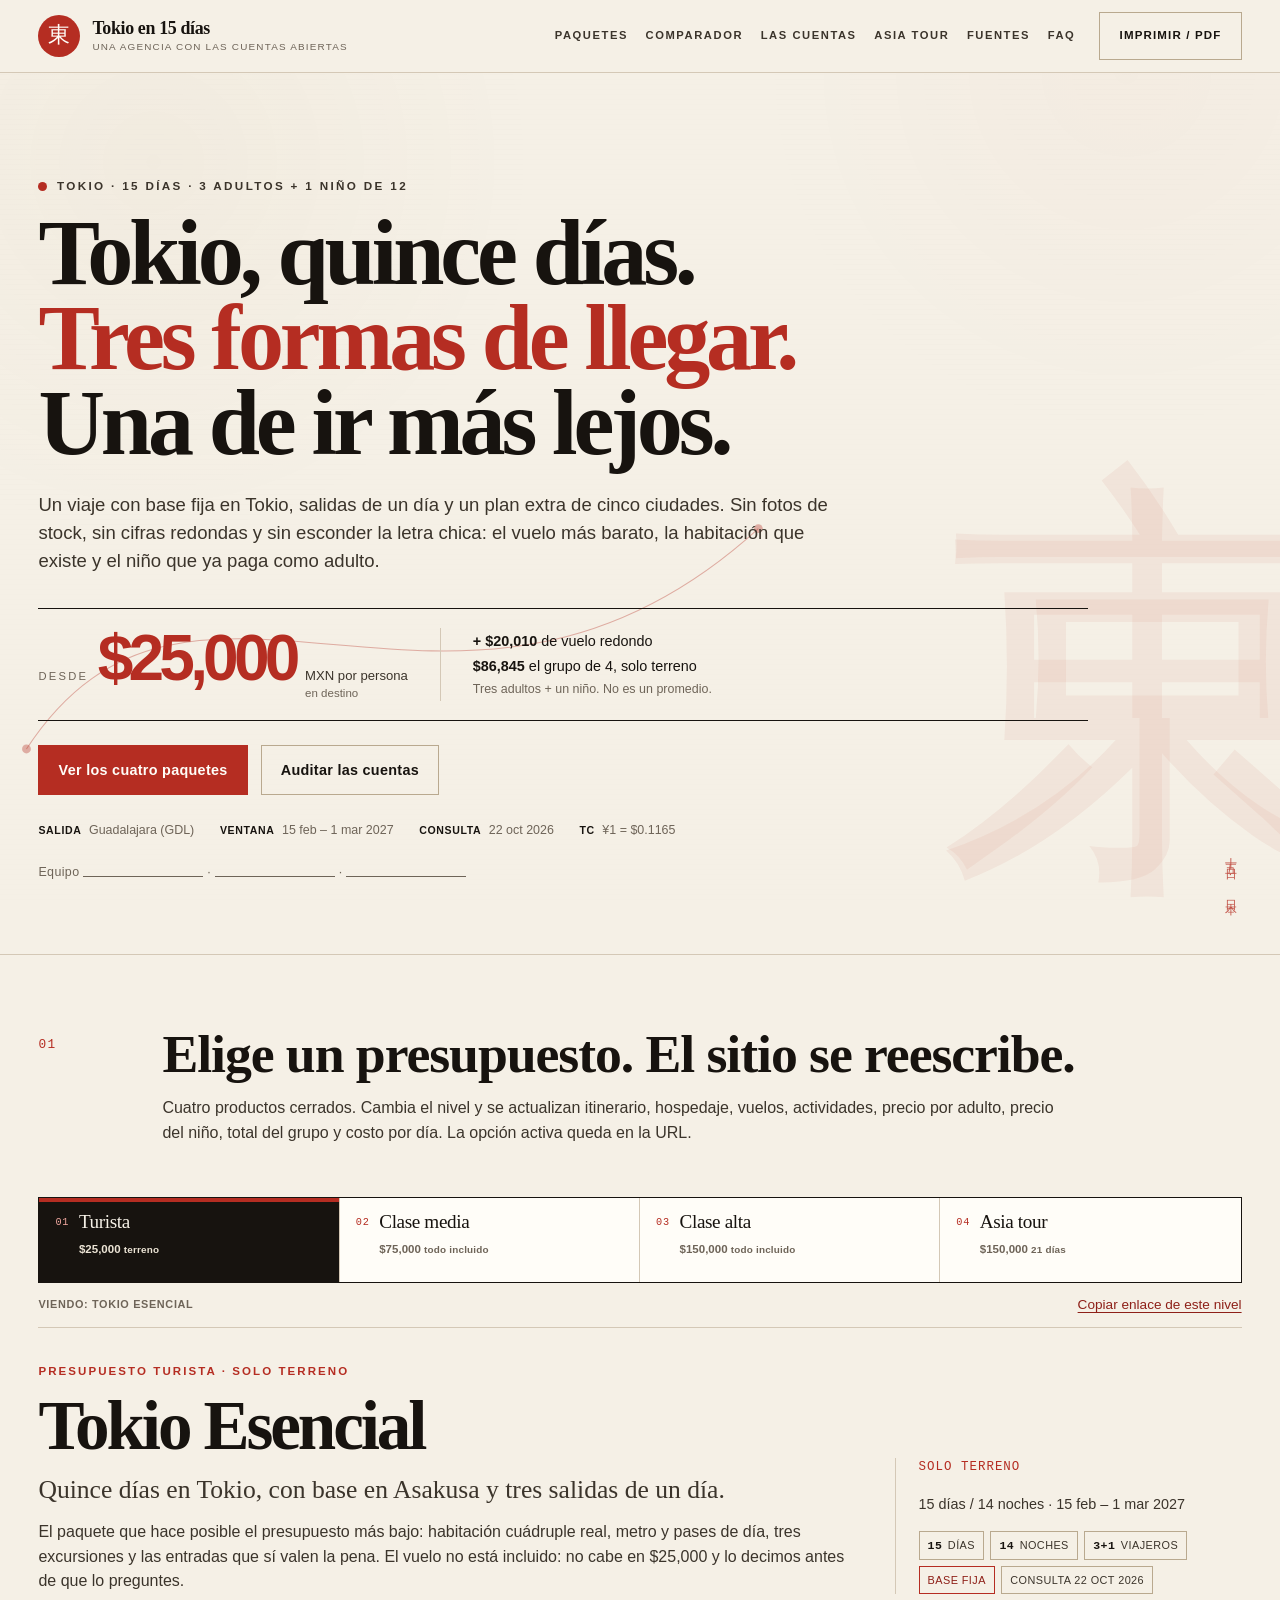
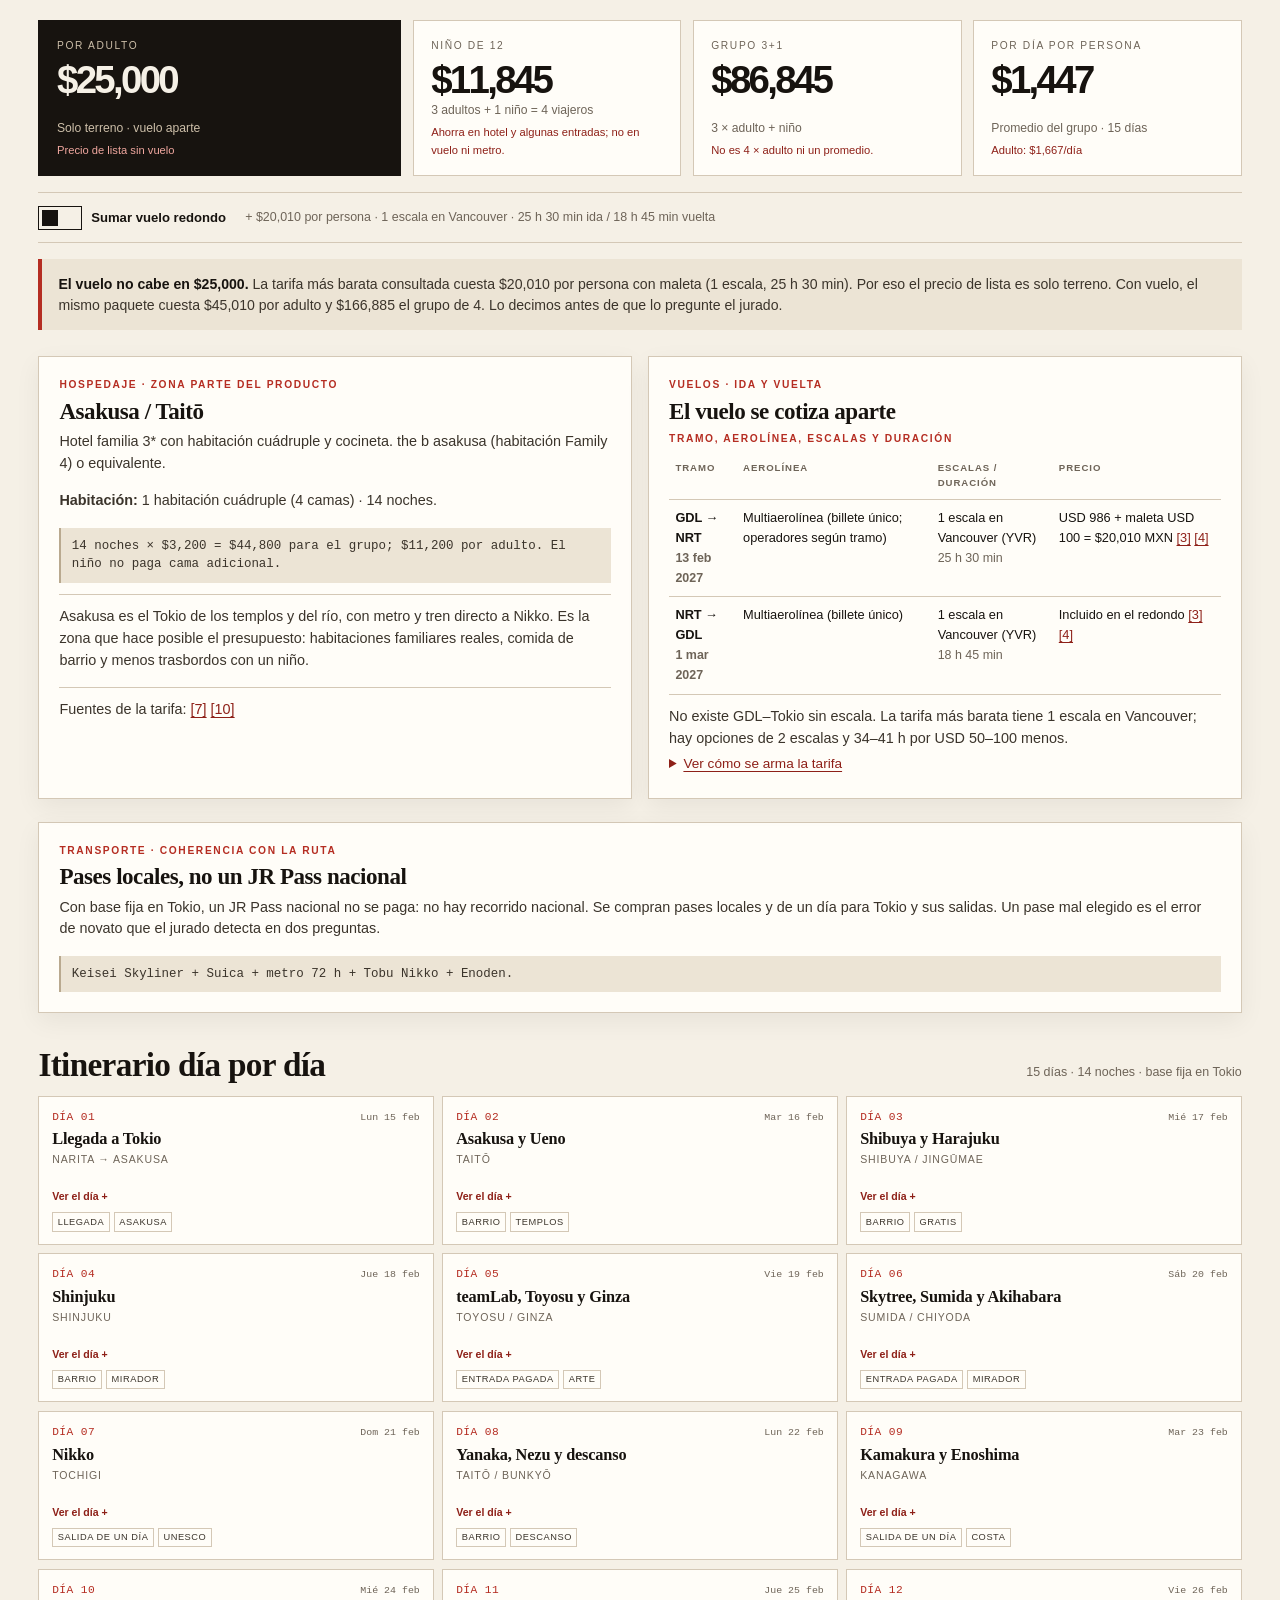
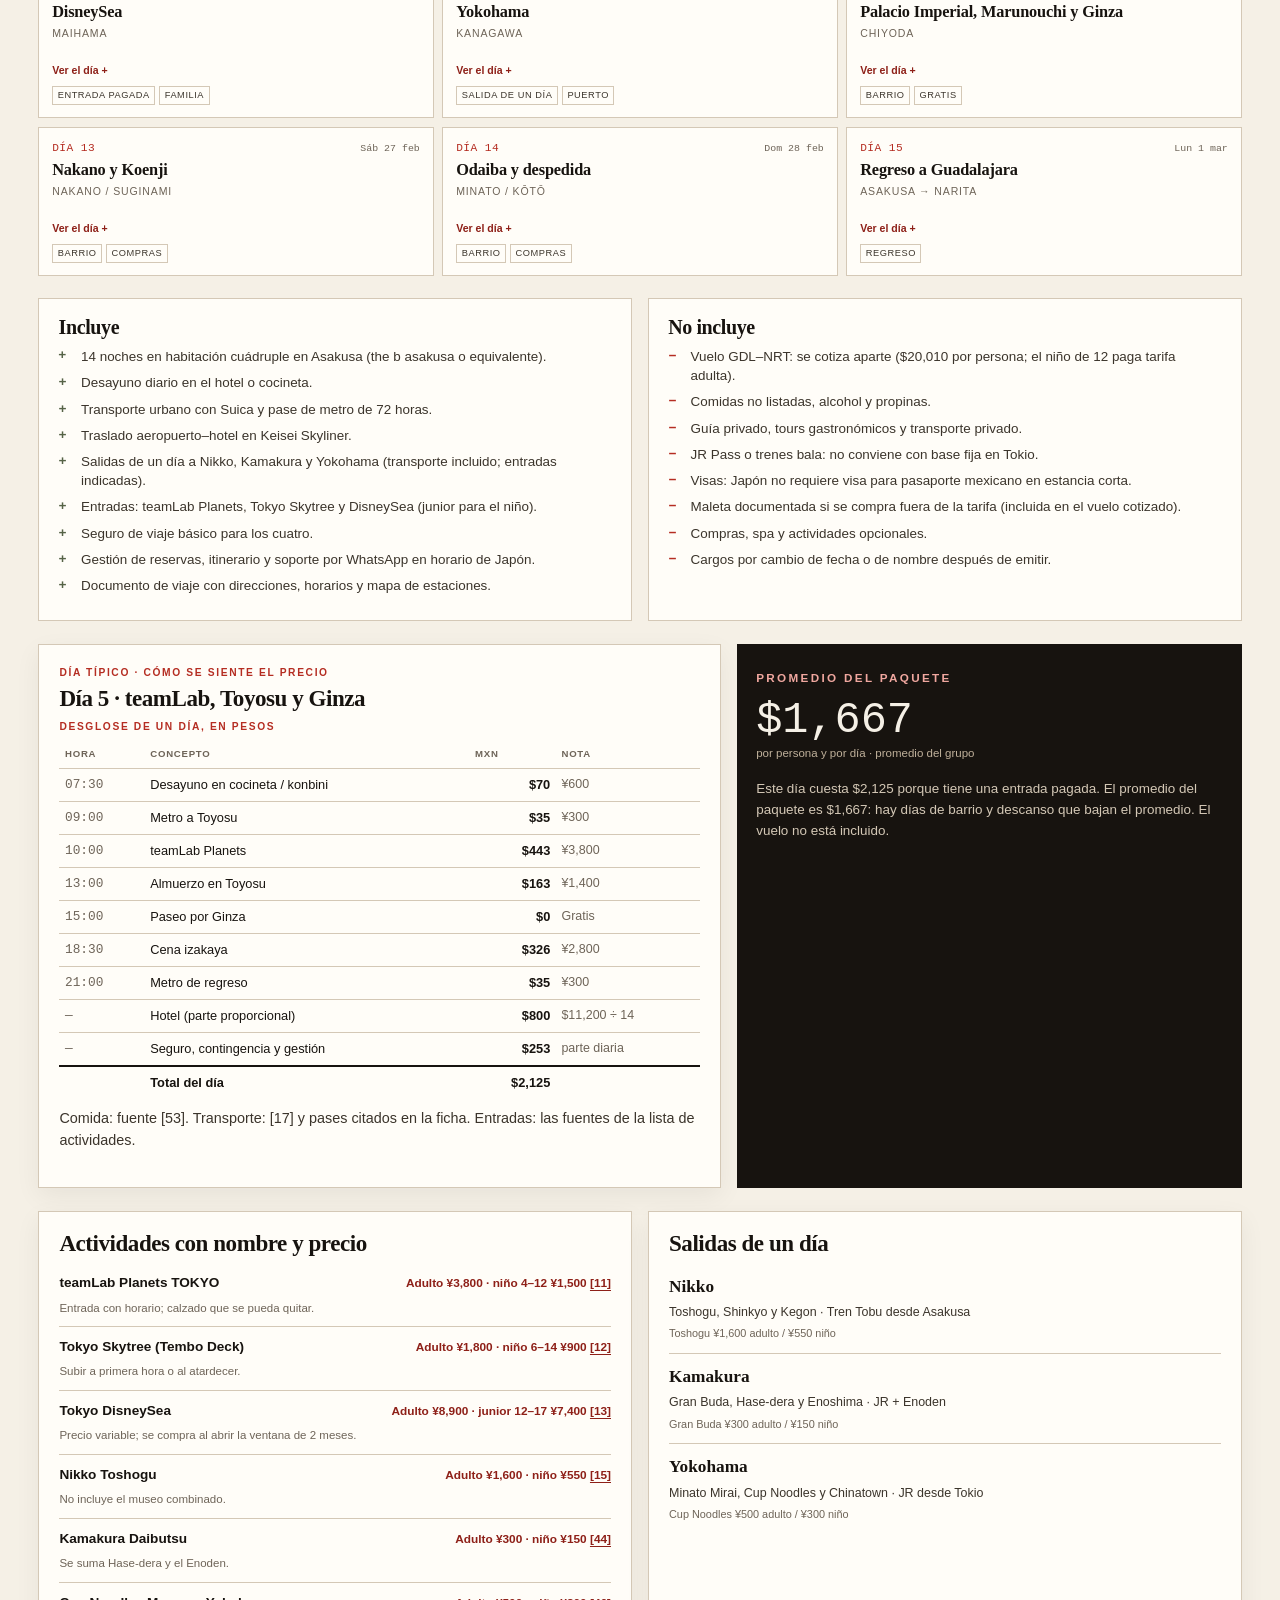
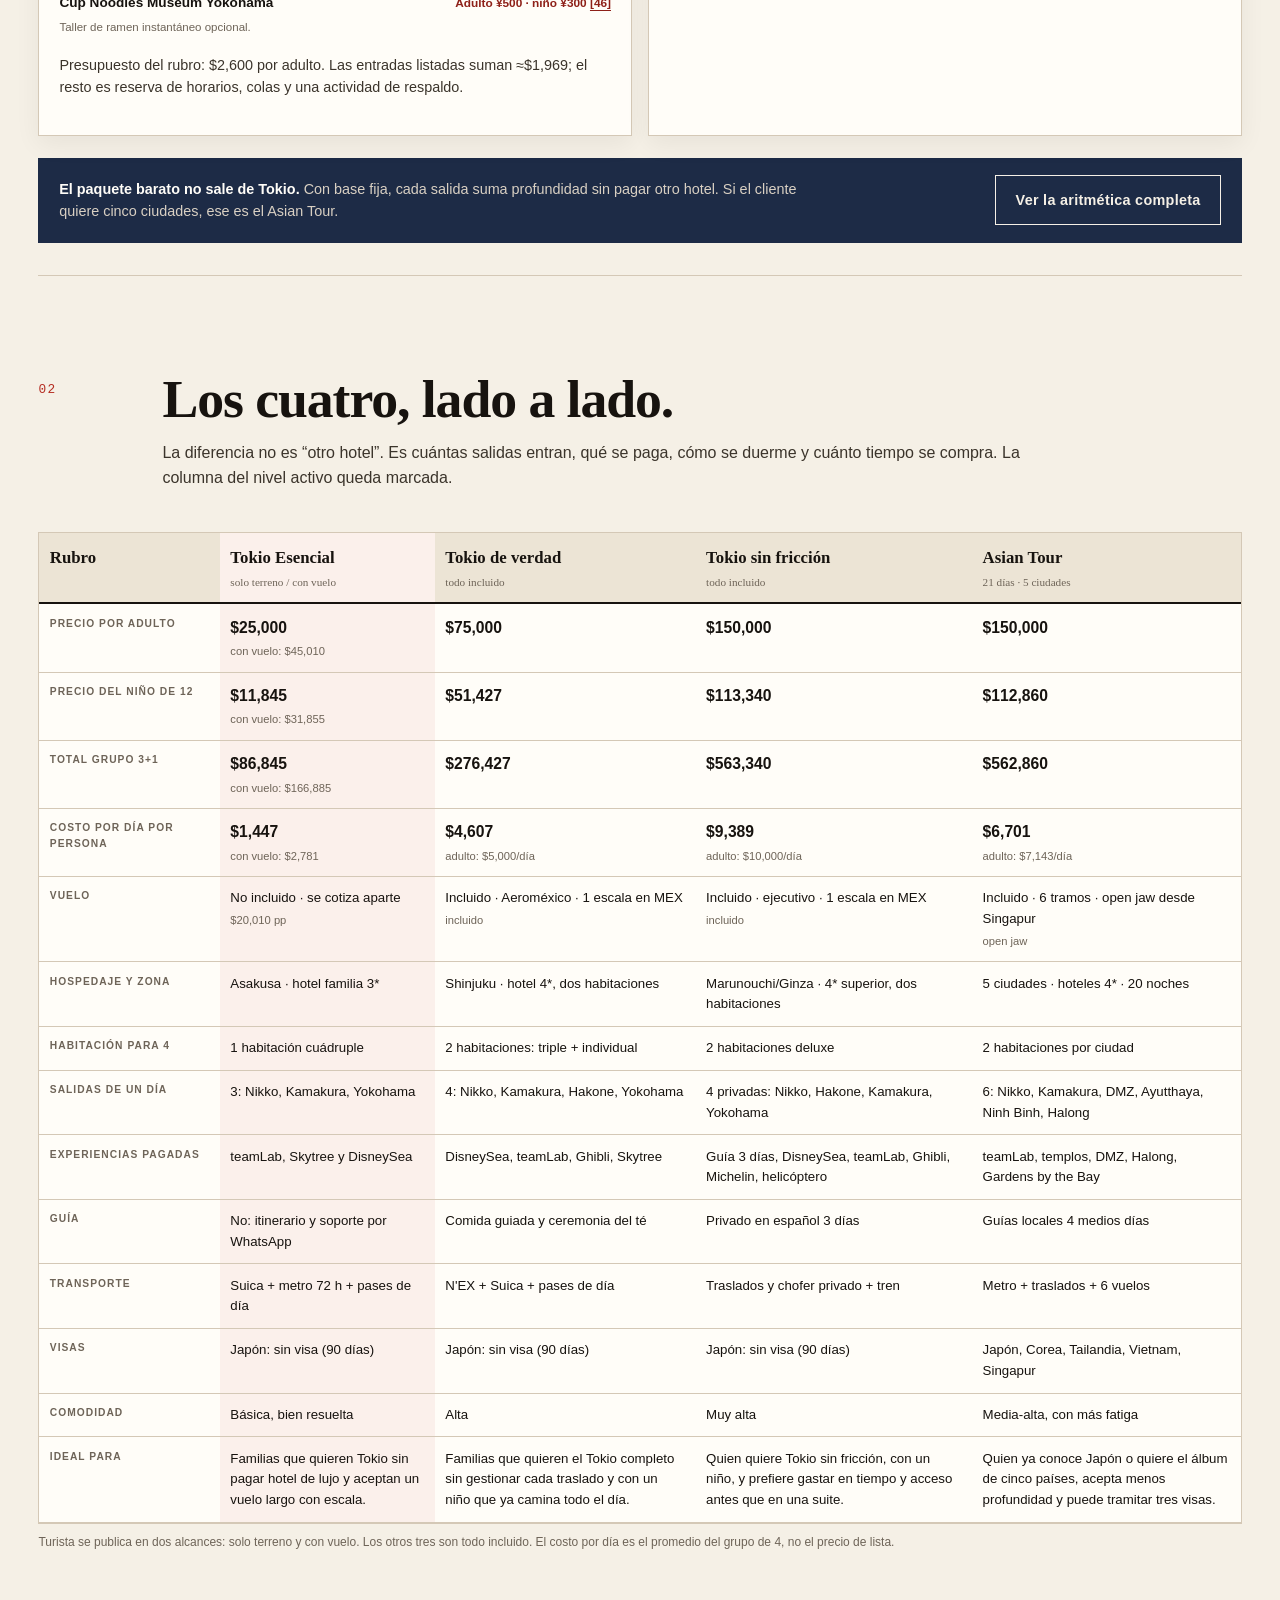
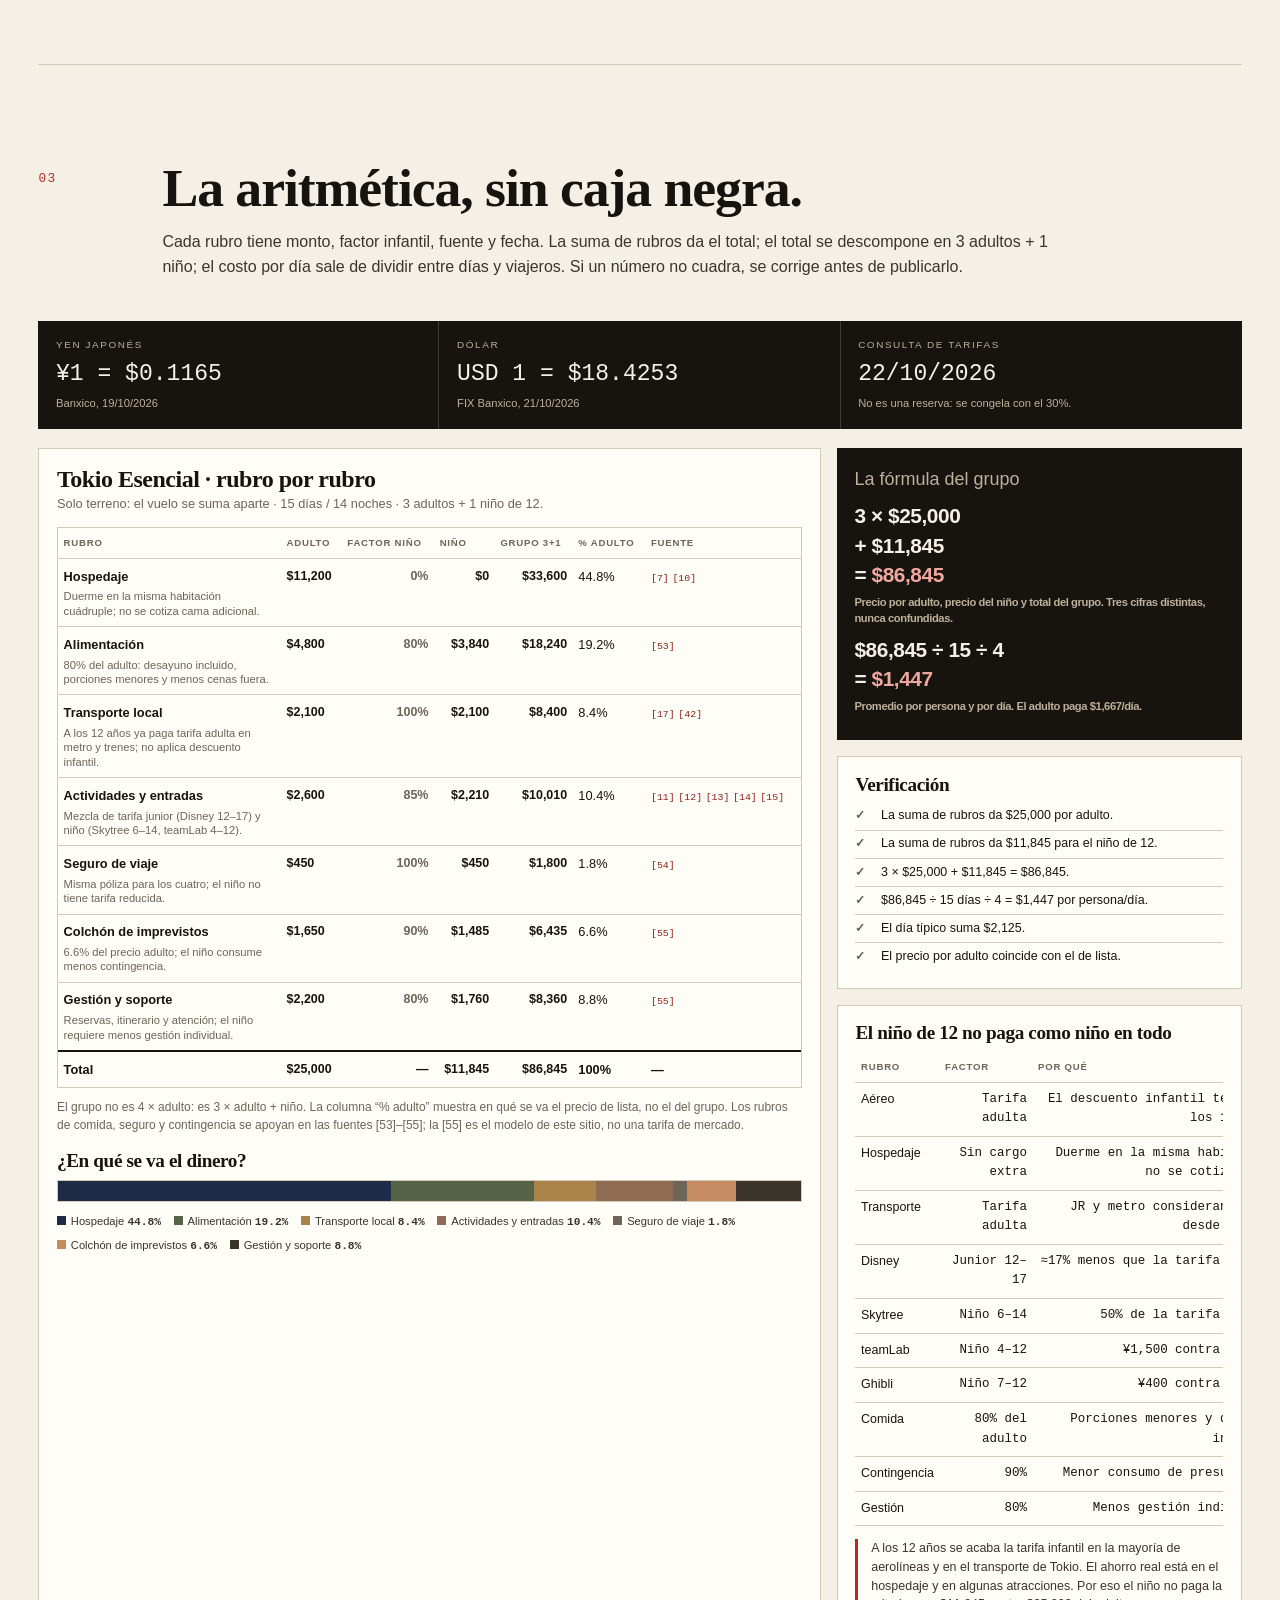
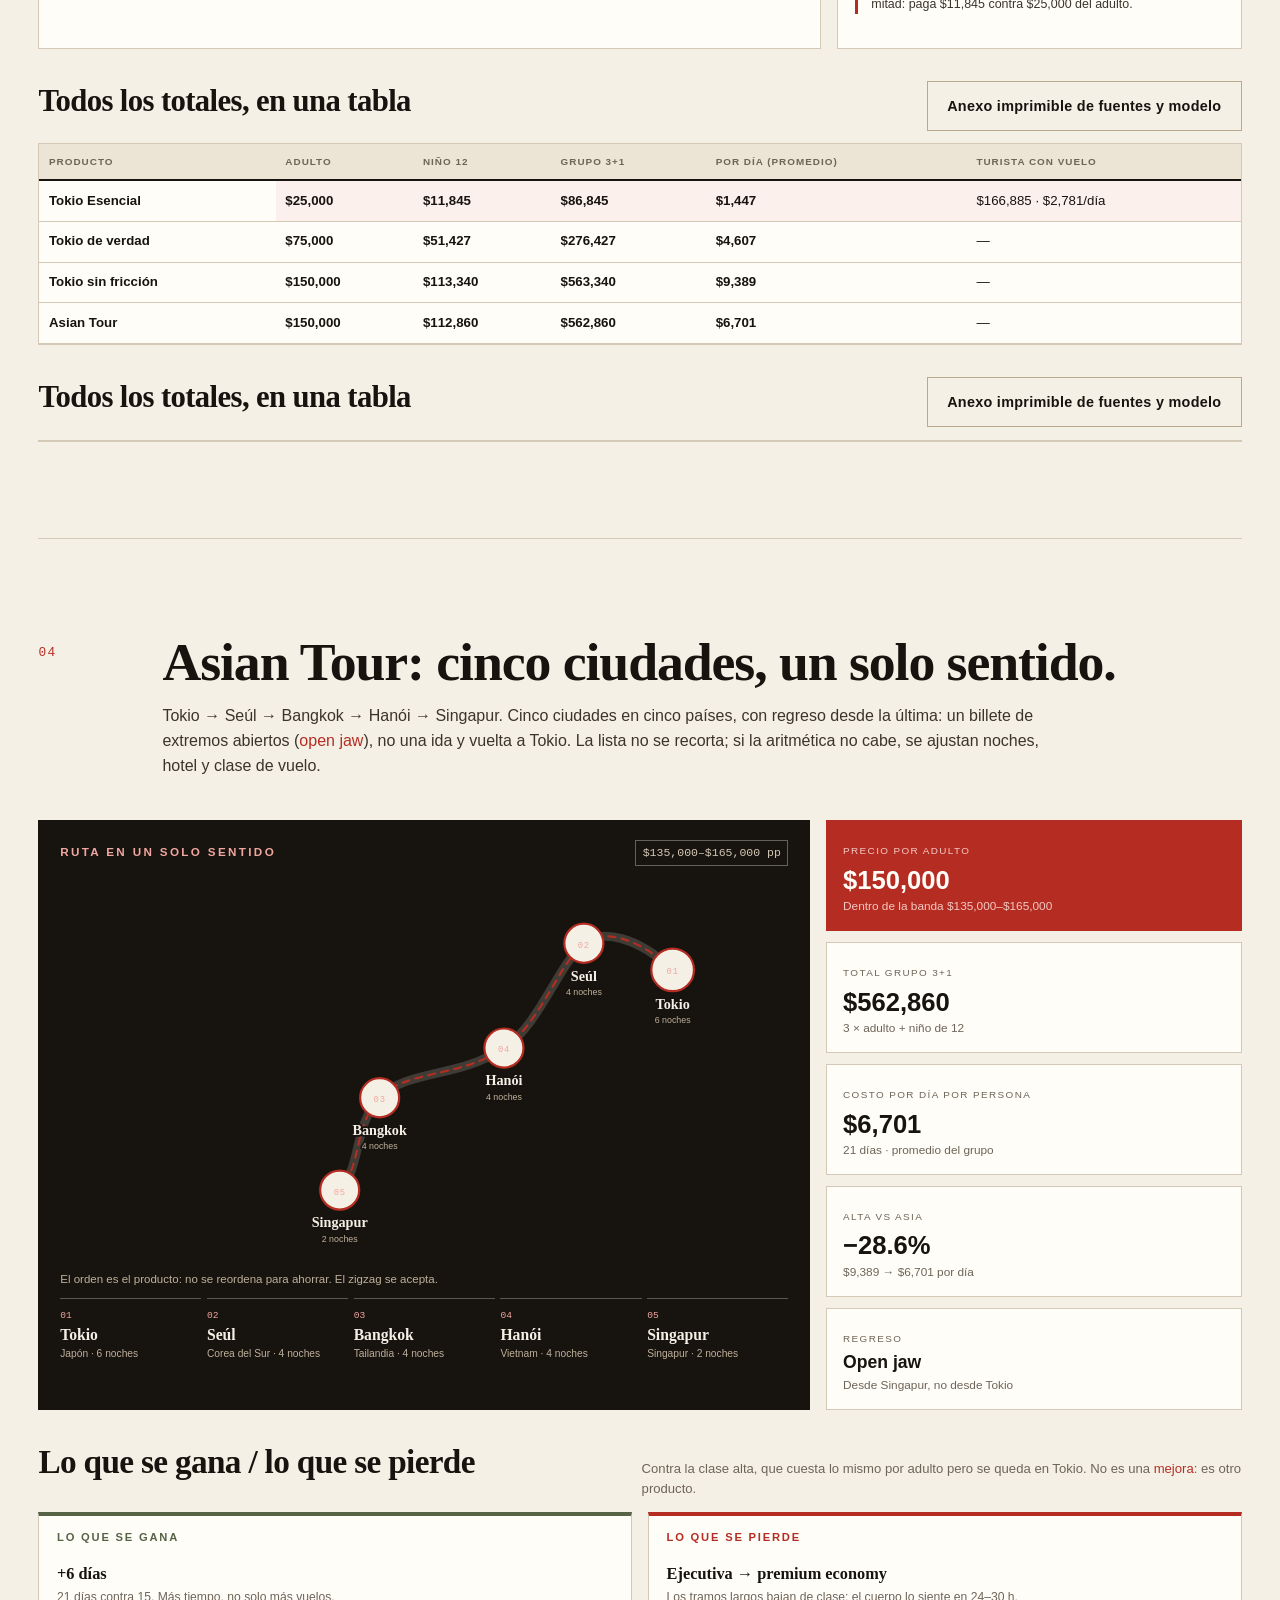
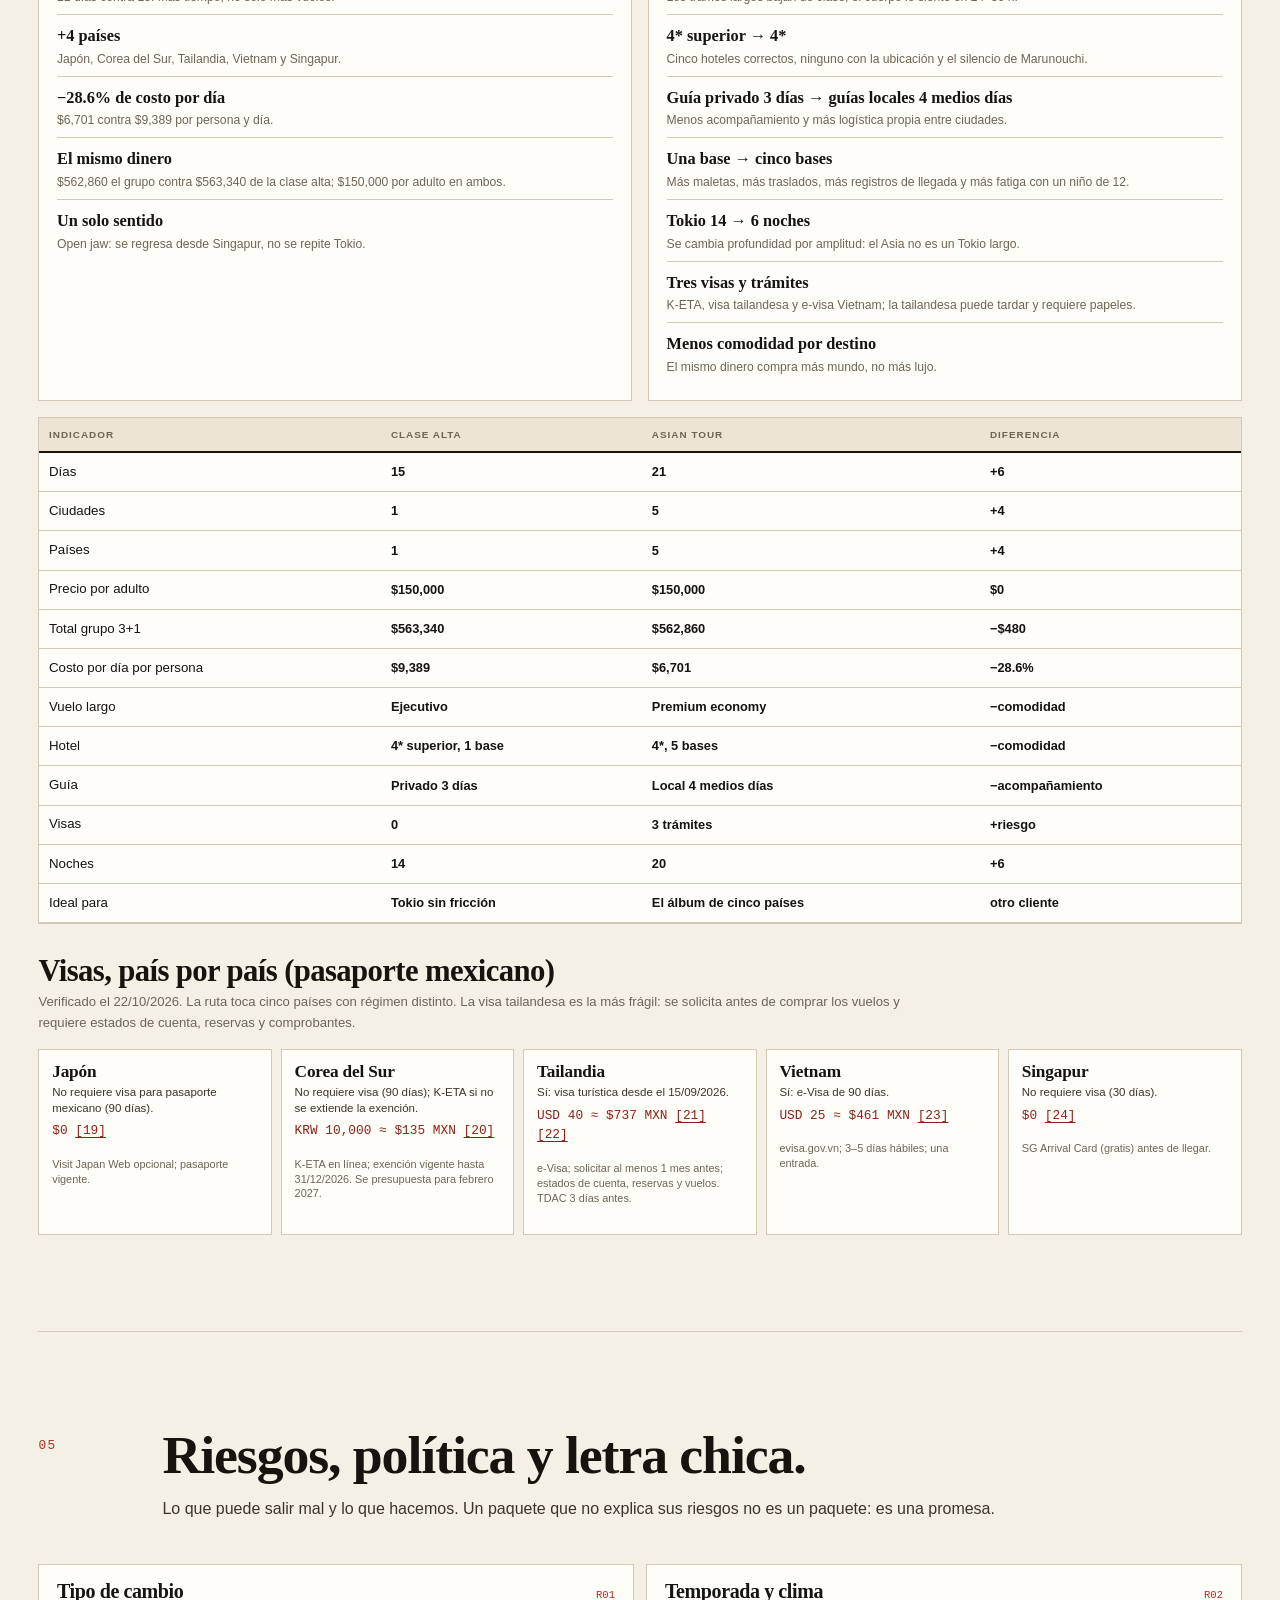
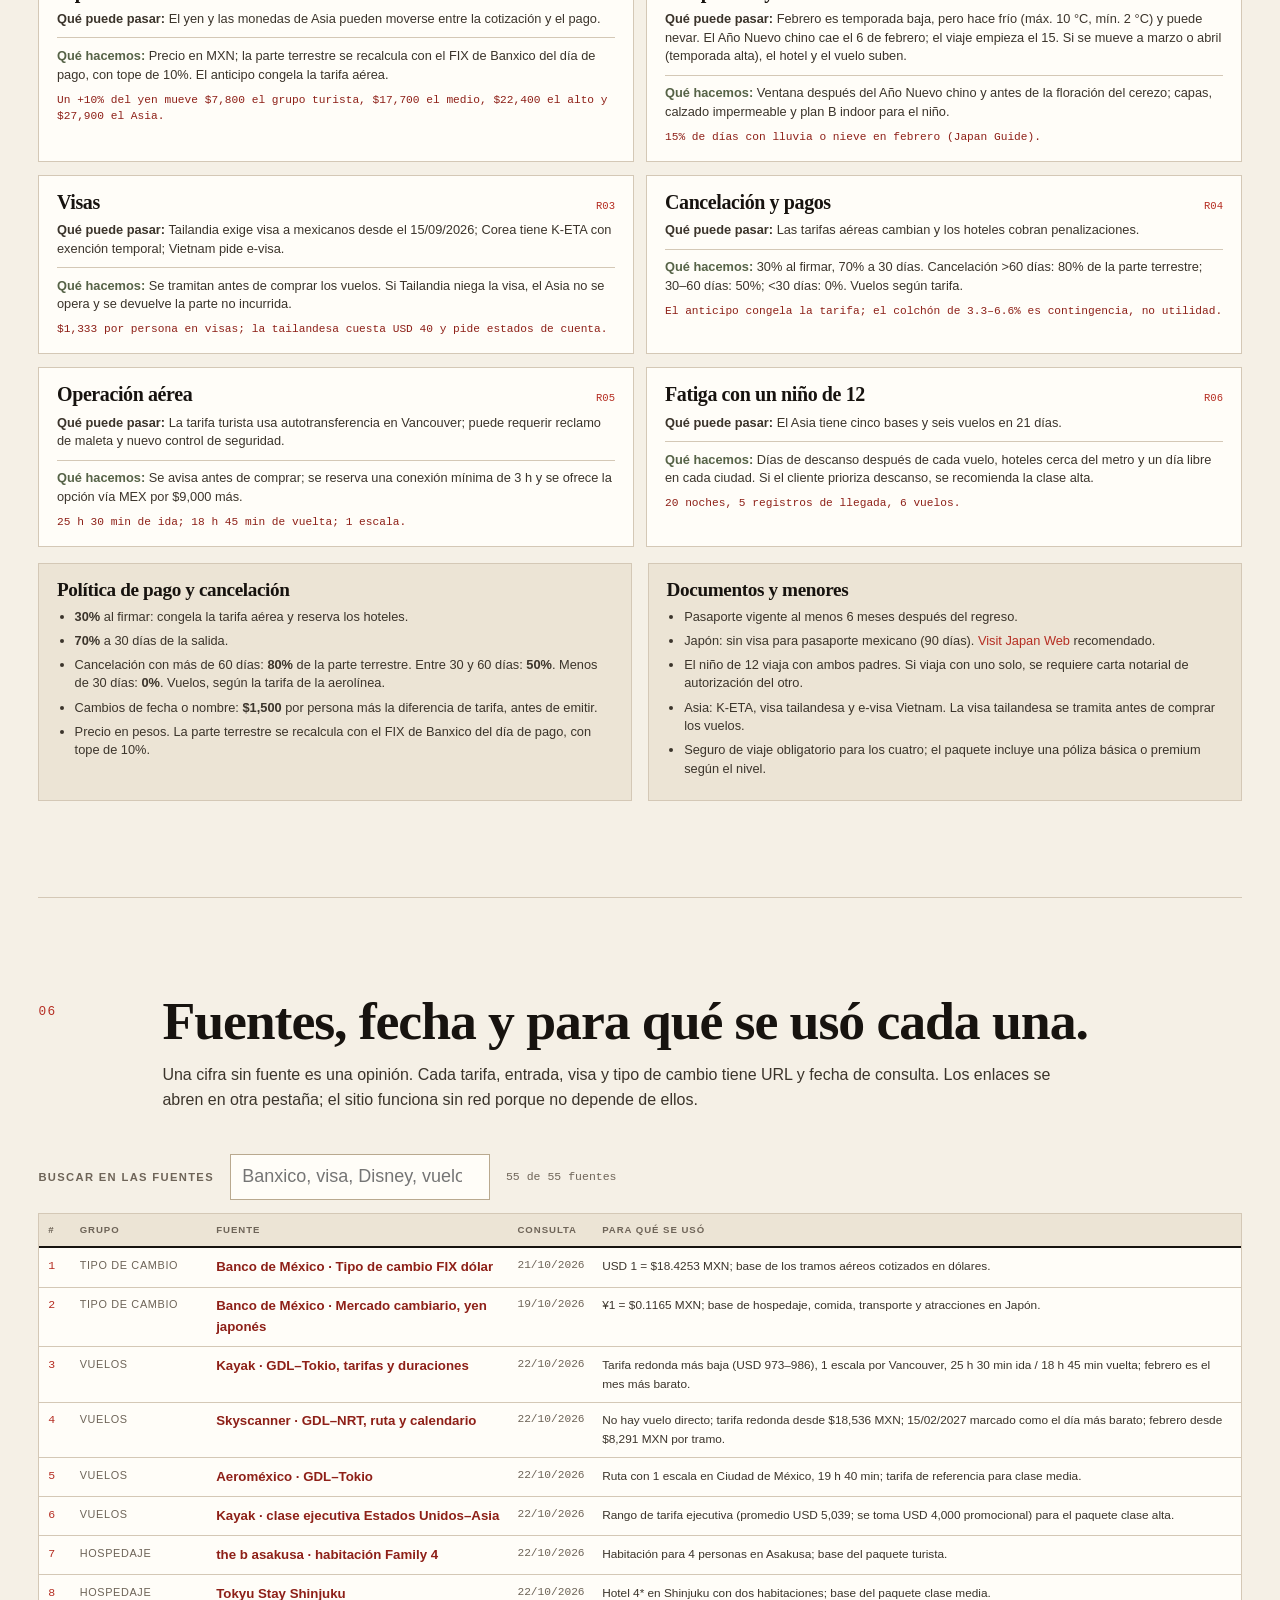
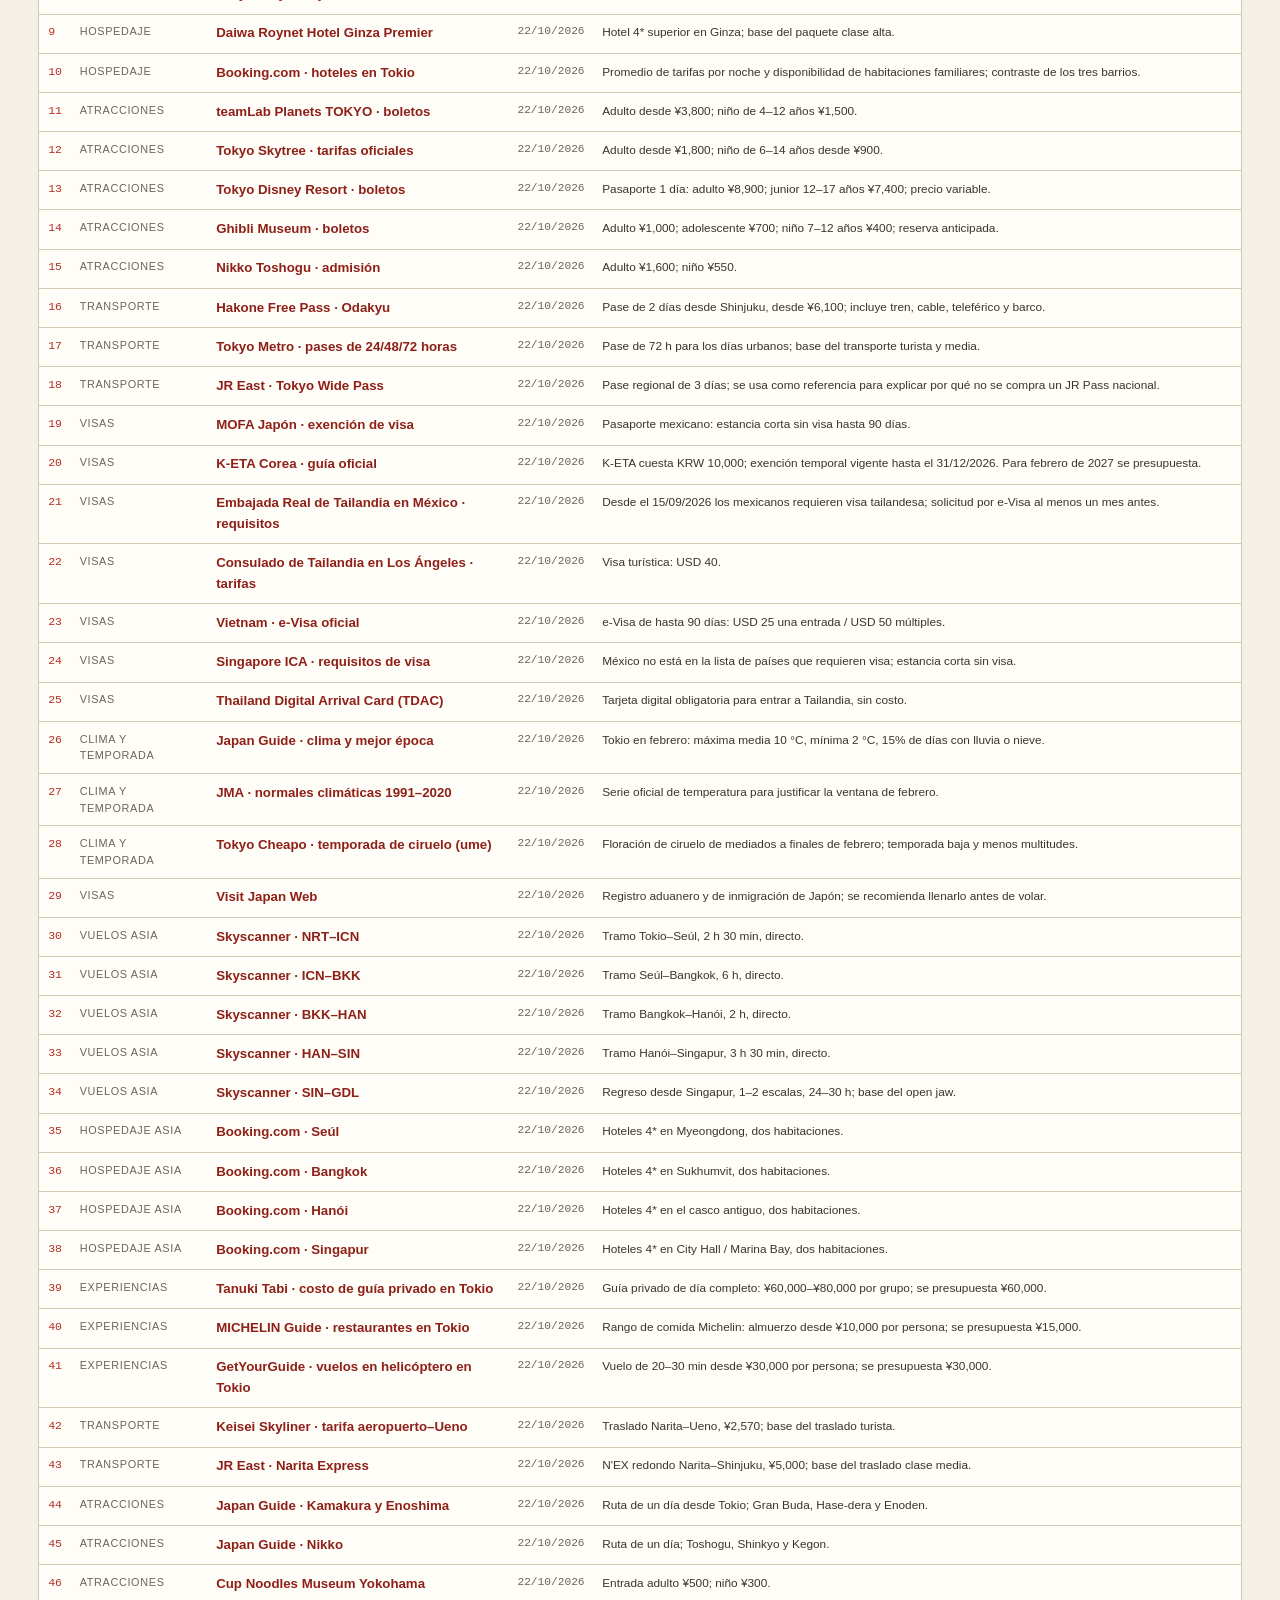
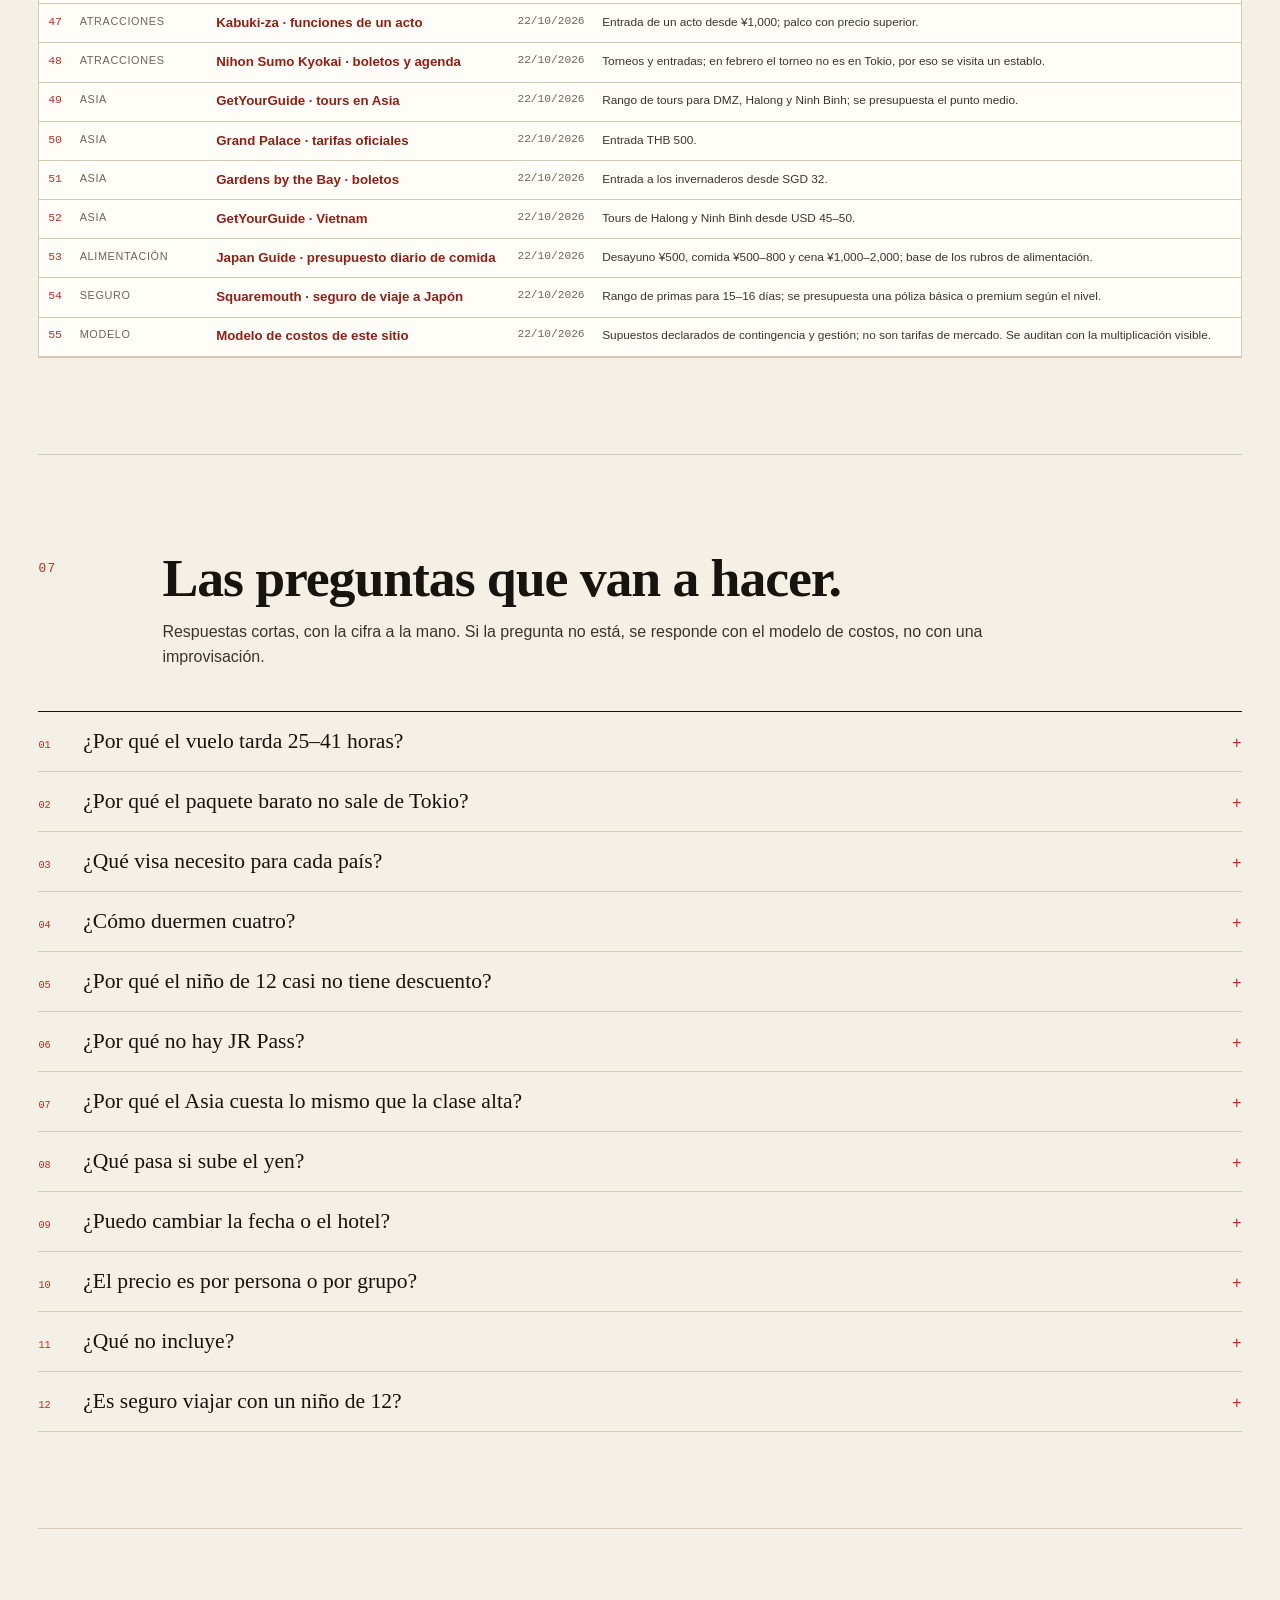
==== commit 19c32645: "Pulido de redacción: evita anglicismos innecesarios" ====
--- a/index.html
+++ b/index.html
@@ -217,7 +217,7 @@
       <div class="gain-loss">
         <div class="gain-loss-head">
           <h3>Lo que se gana / lo que se pierde</h3>
-          <p>Contra la clase alta, que cuesta lo mismo por adulto pero se queda en Tokio. No es un <em>upgrade</em>: es otro producto.</p>
+          <p>Contra la clase alta, que cuesta lo mismo por adulto pero se queda en Tokio. No es una <em>mejora</em>: es otro producto.</p>
         </div>
         <div class="gain-loss-grid" id="gain-loss"></div>
         <div class="table-scroll" tabindex="0" role="region" aria-label="Tabla numérica de comparación entre clase alta y Asian Tour, desplazable horizontalmente">
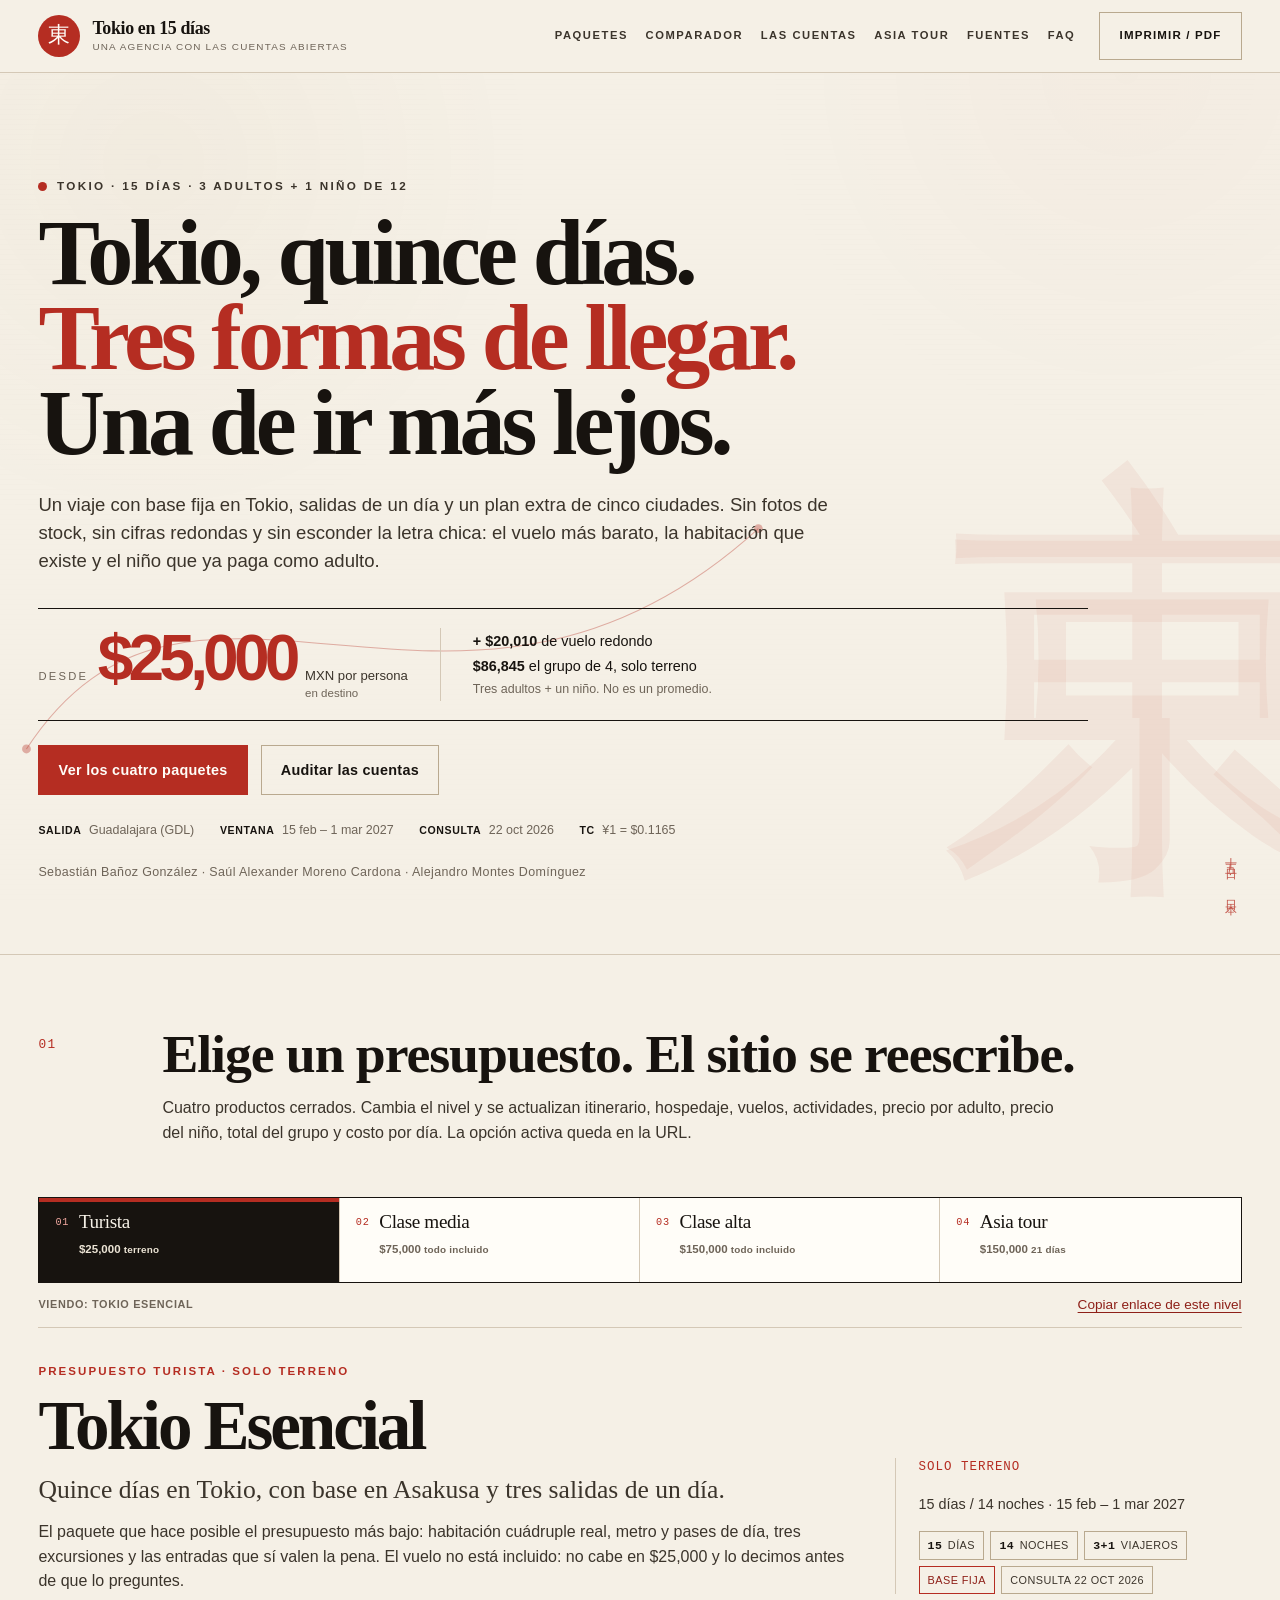
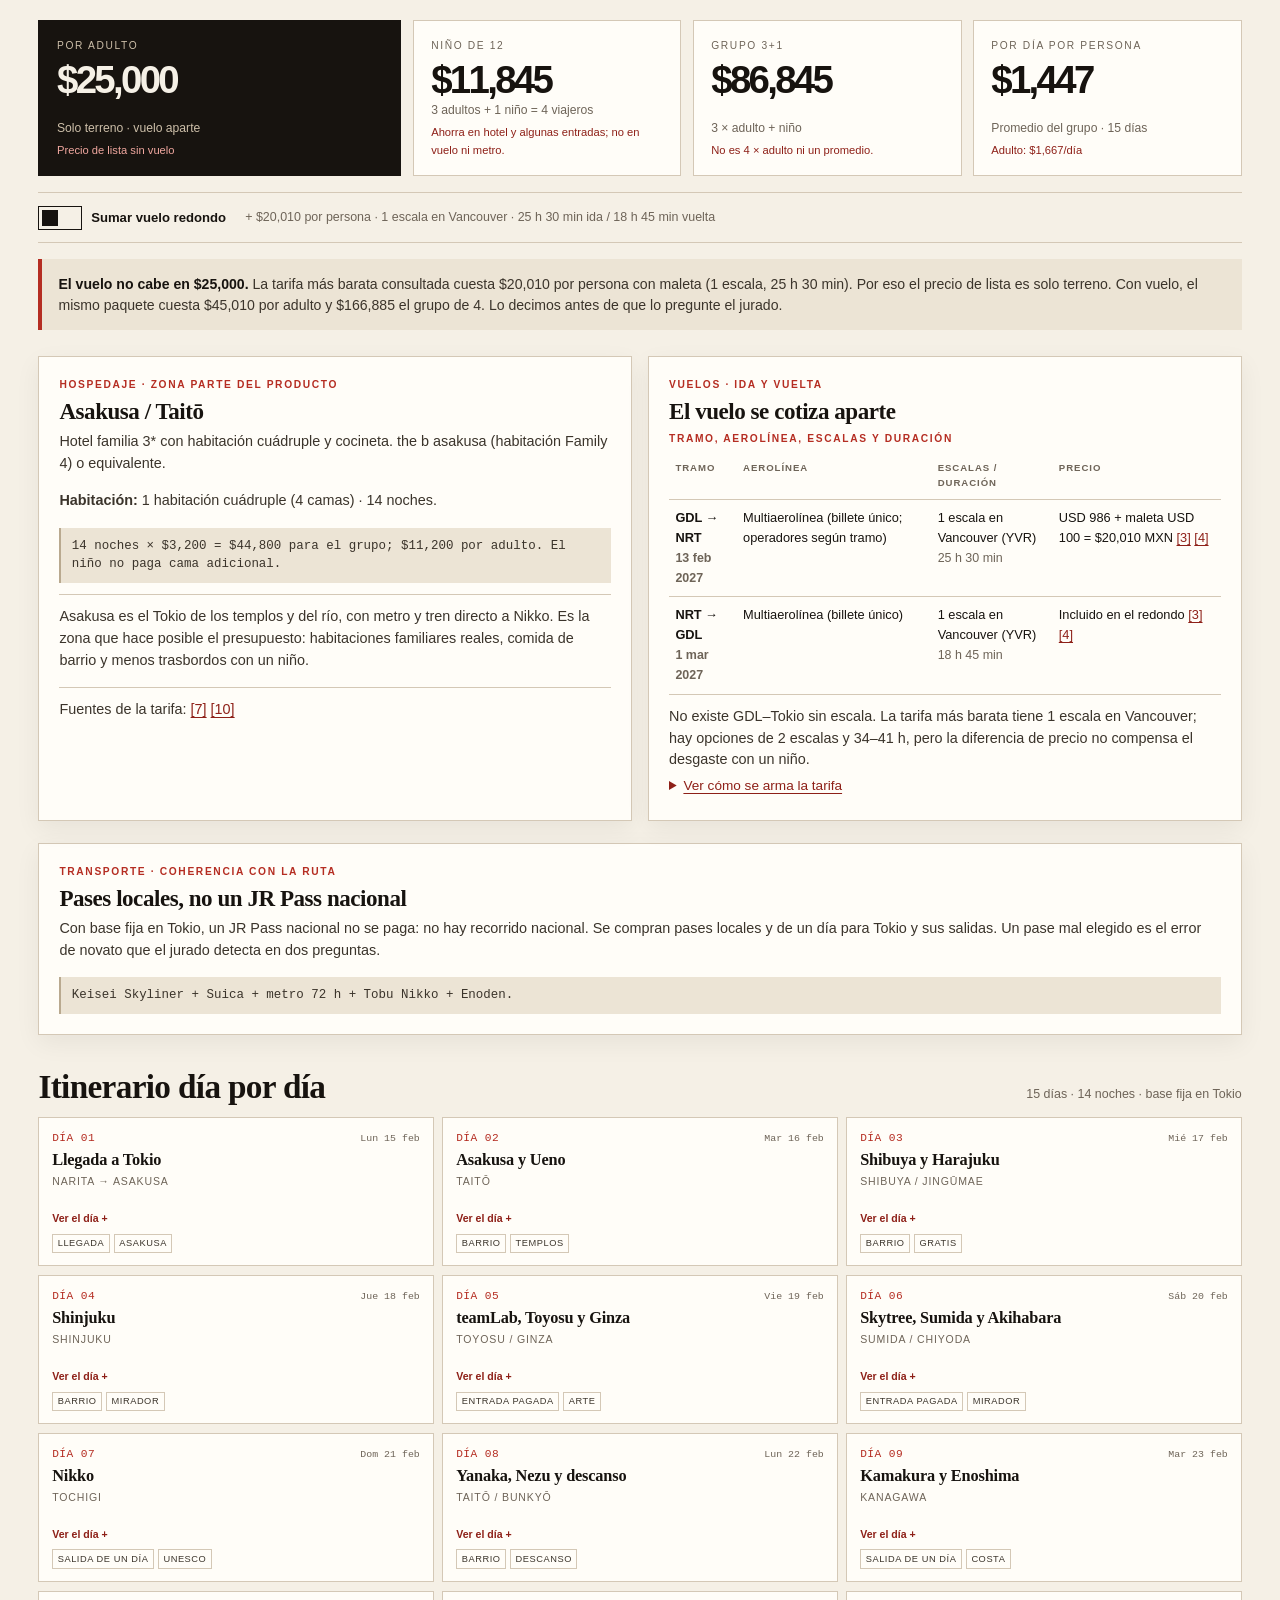
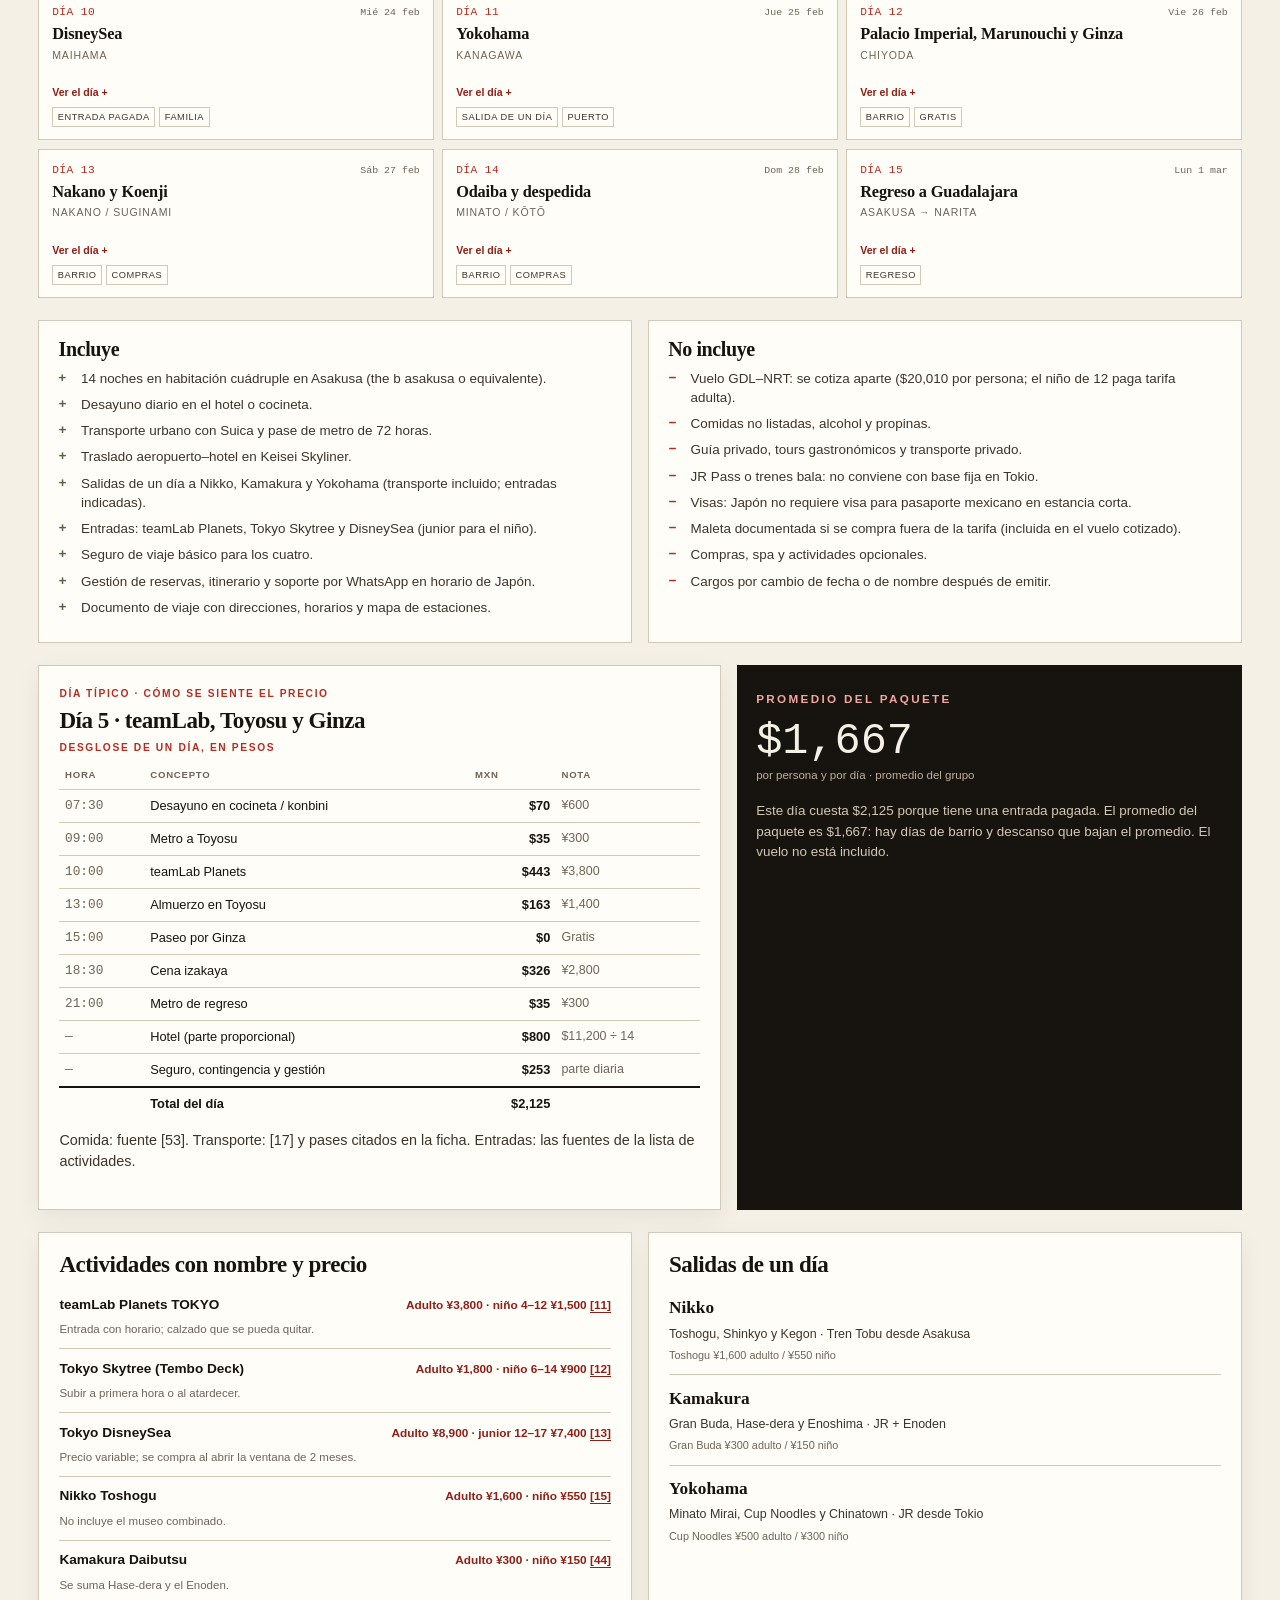
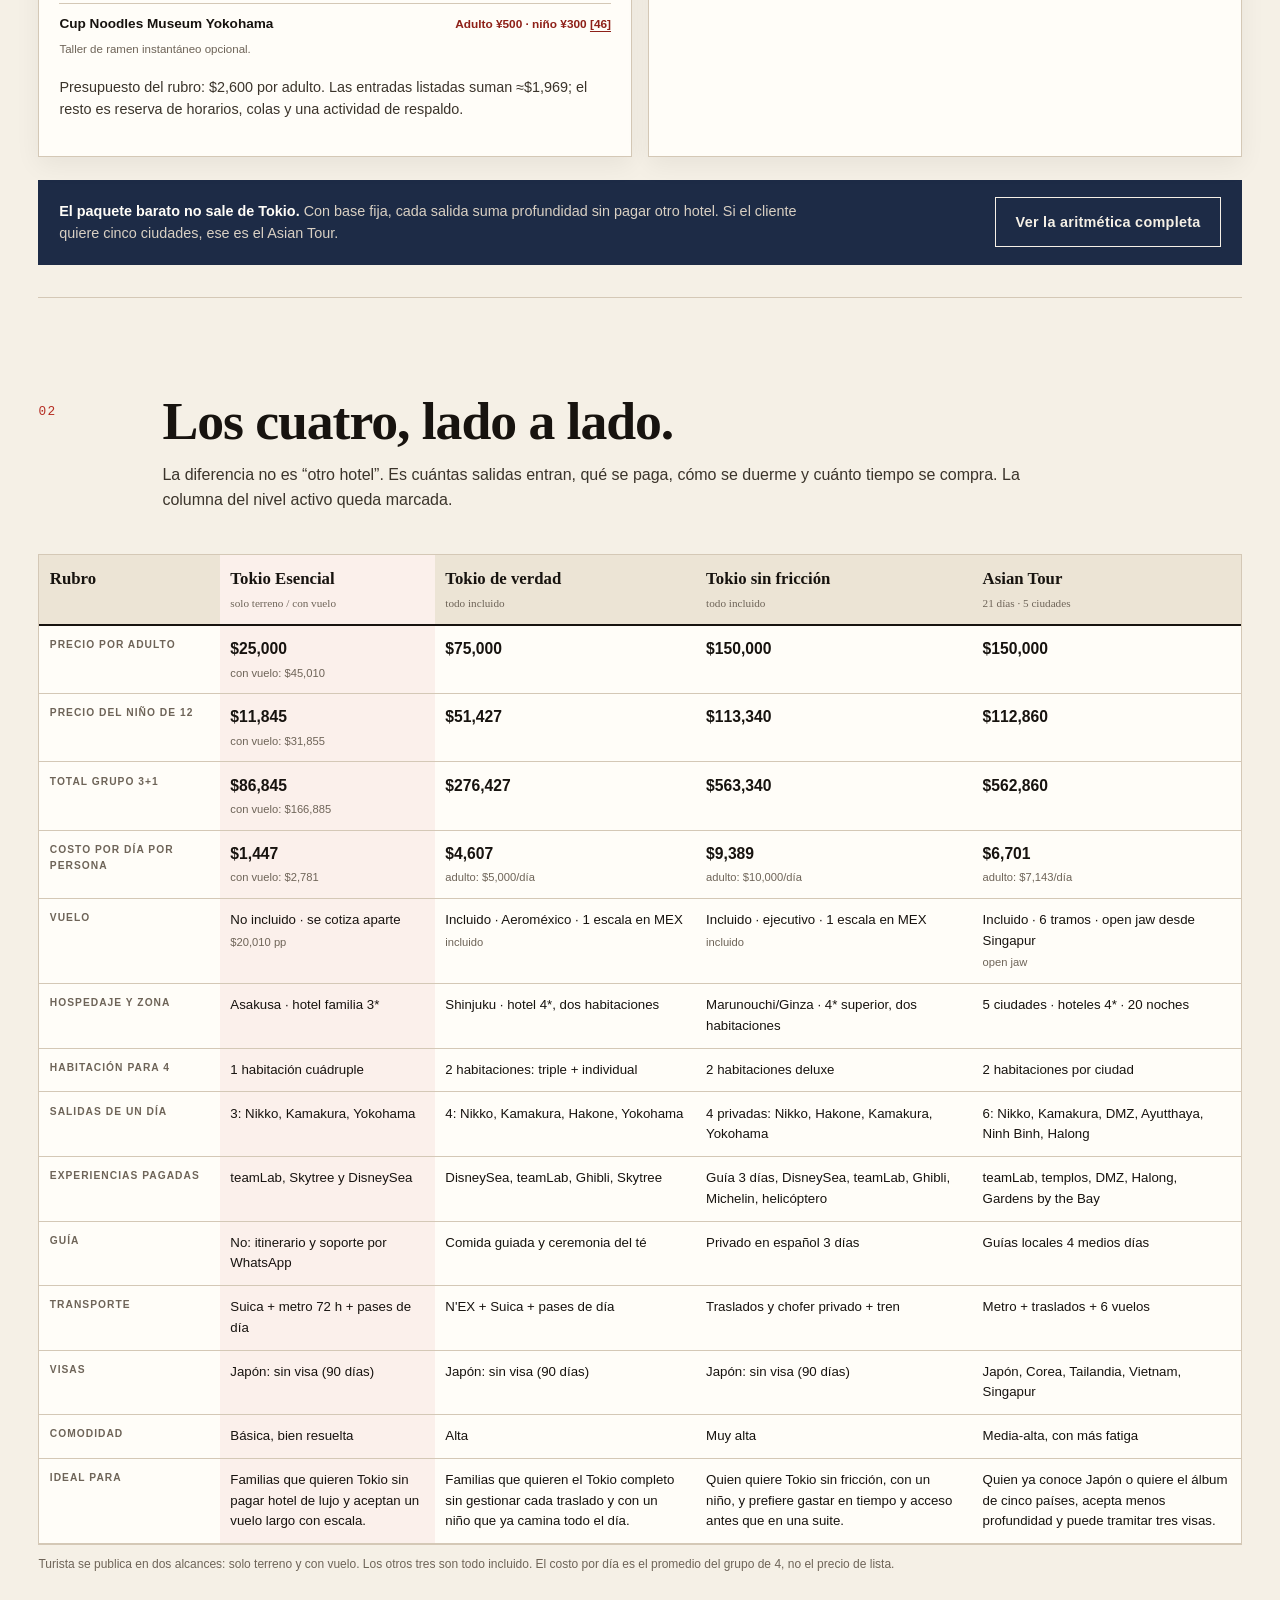
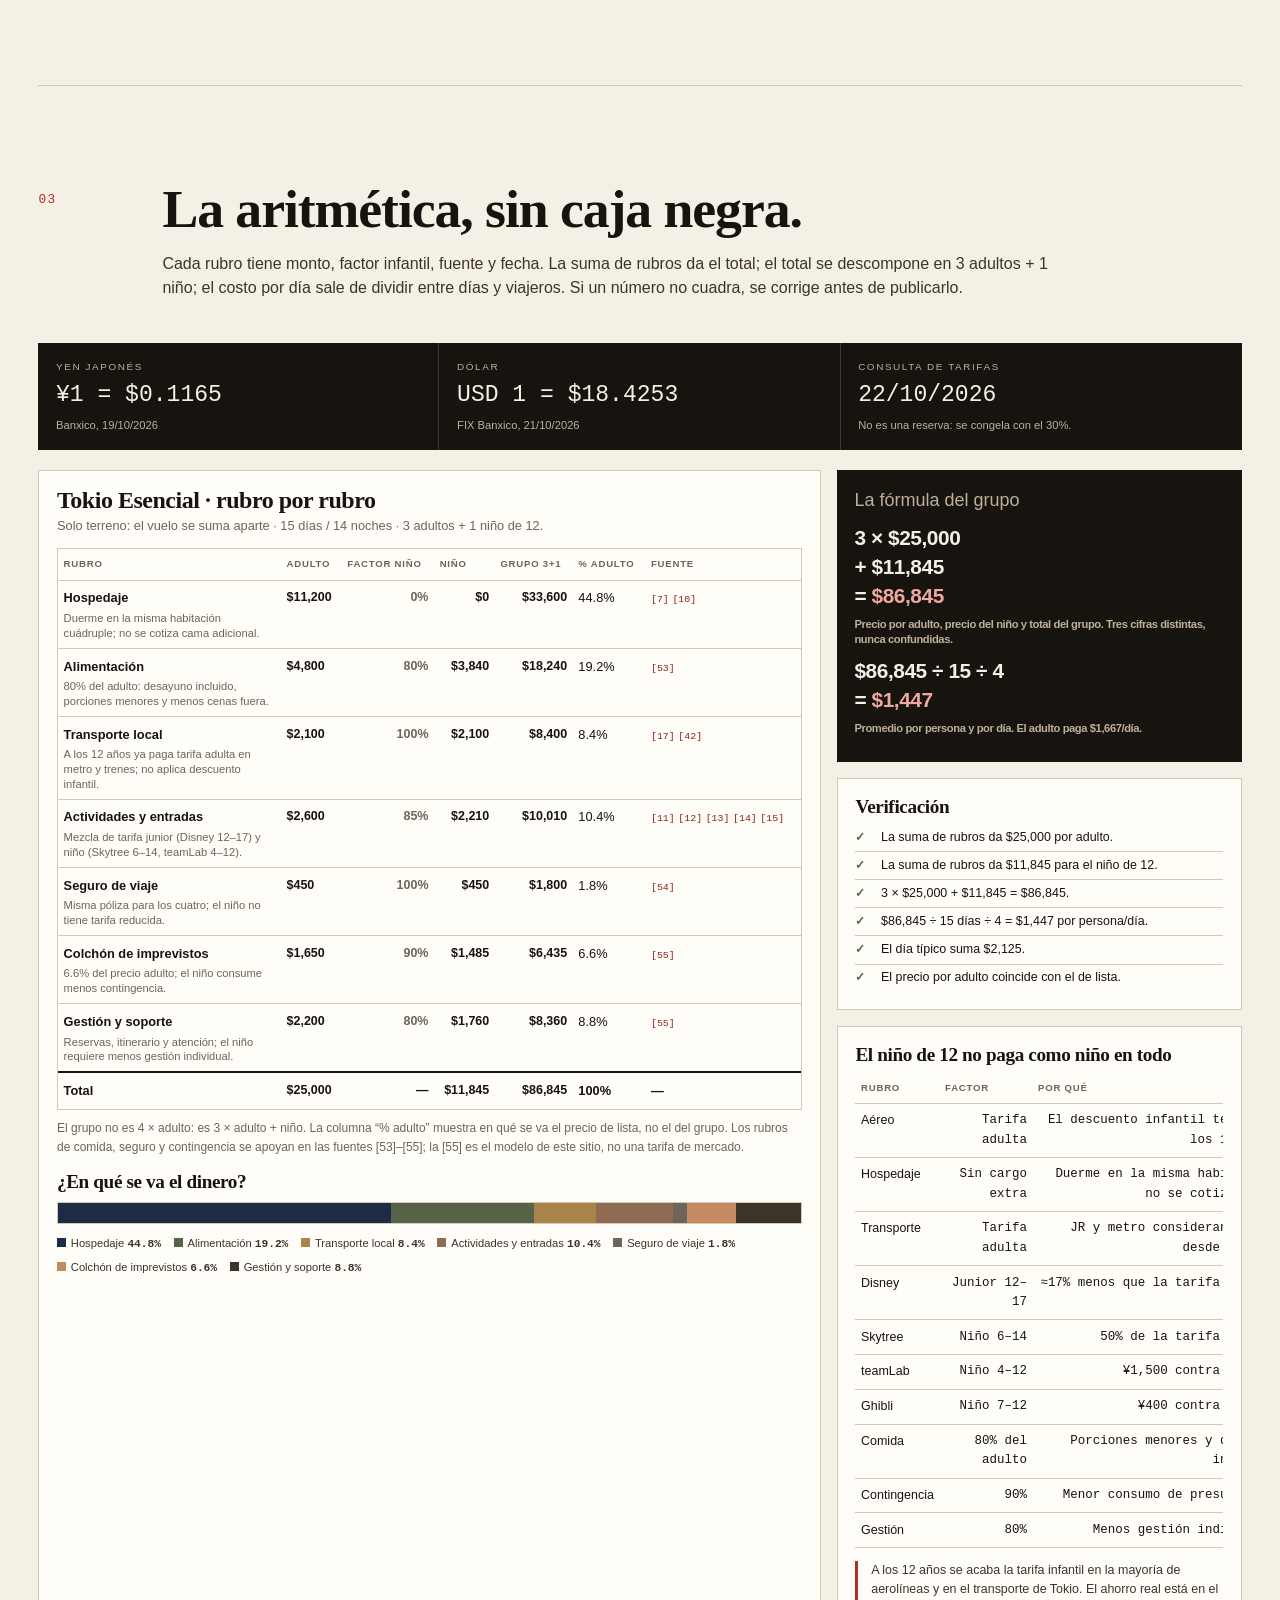
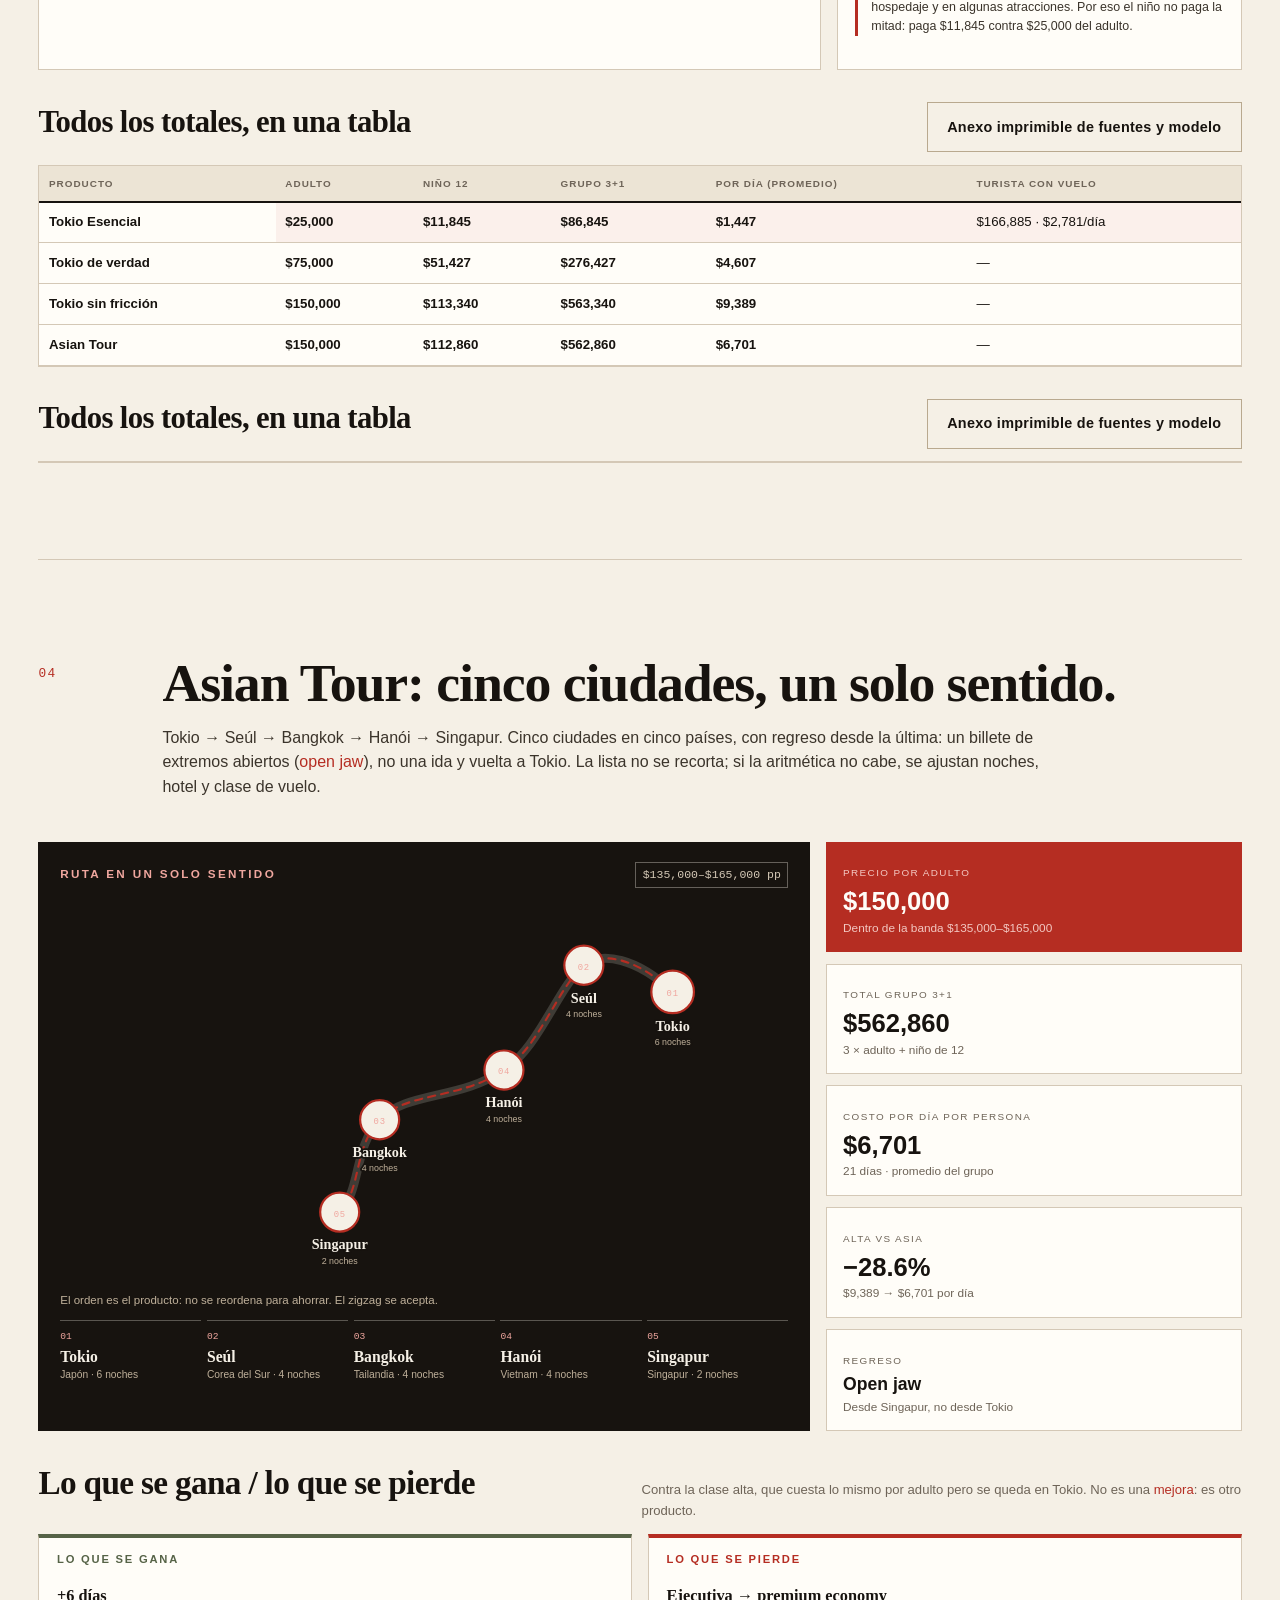
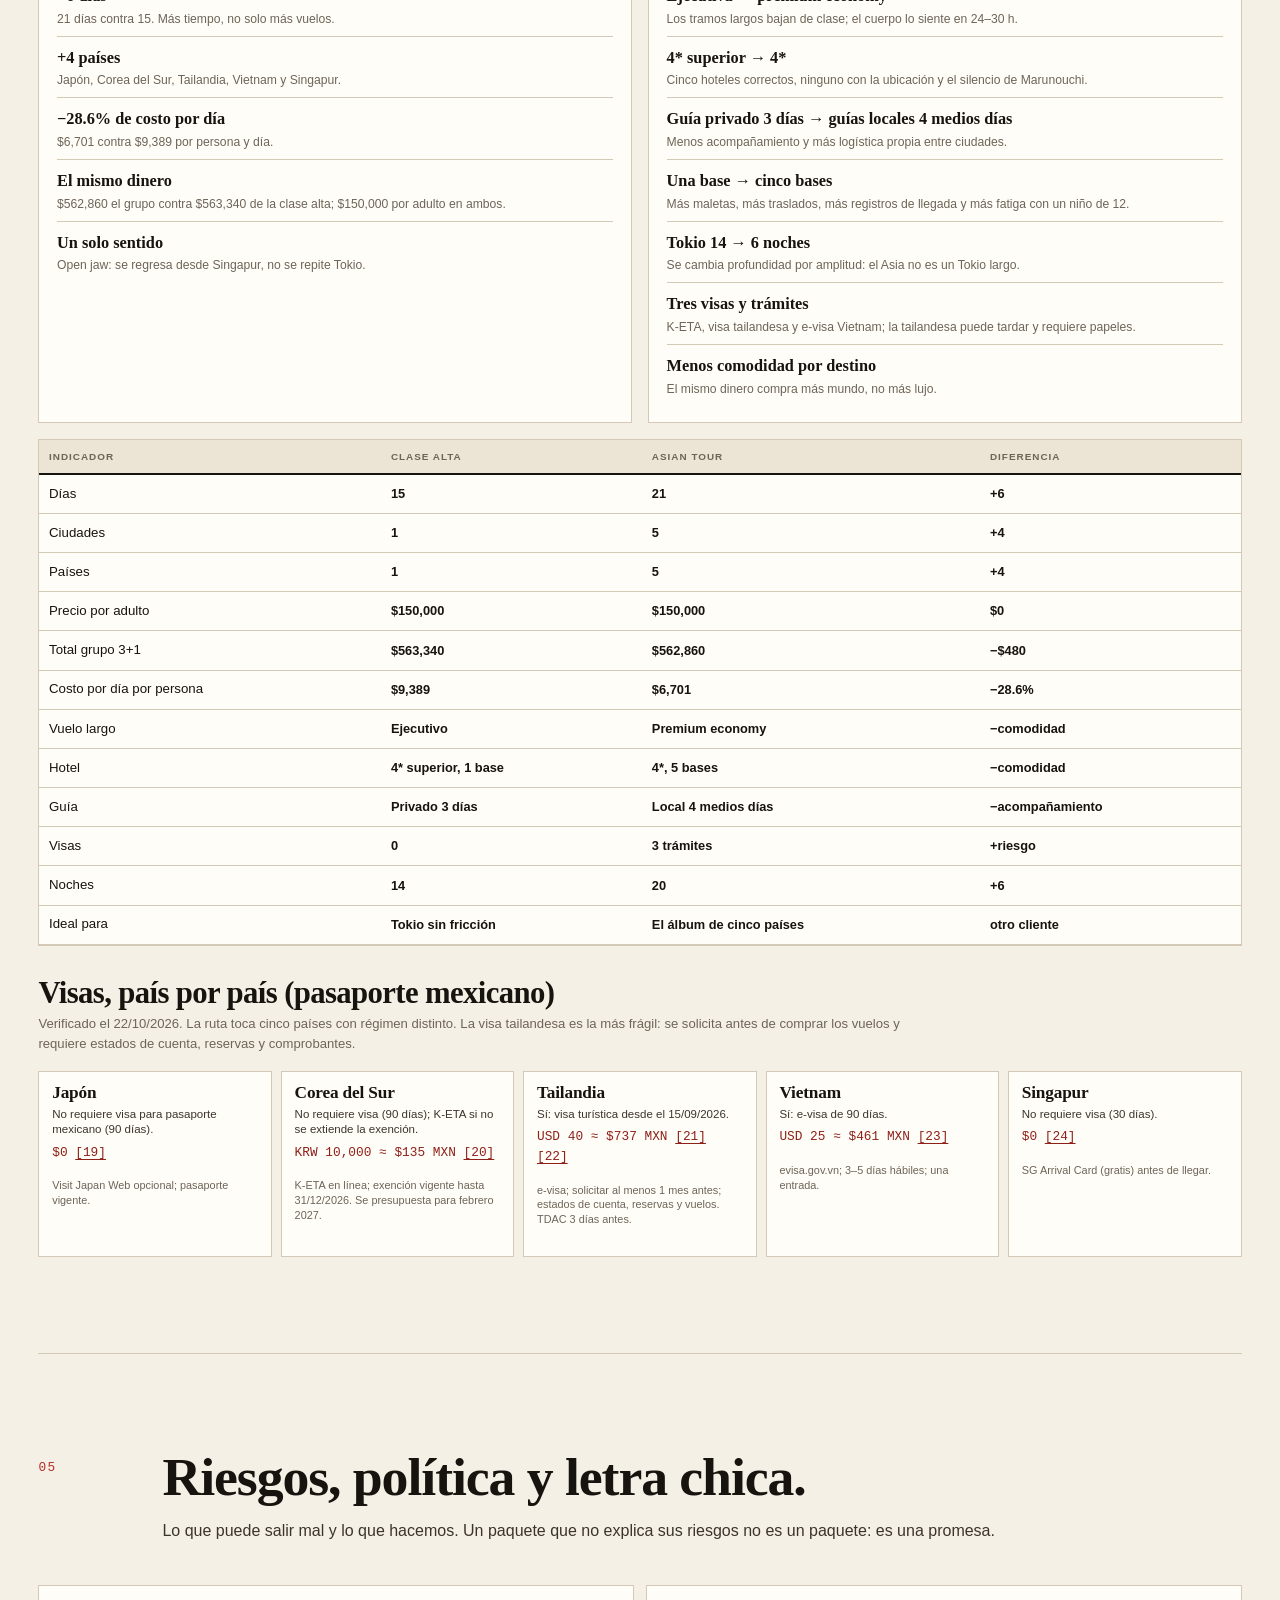
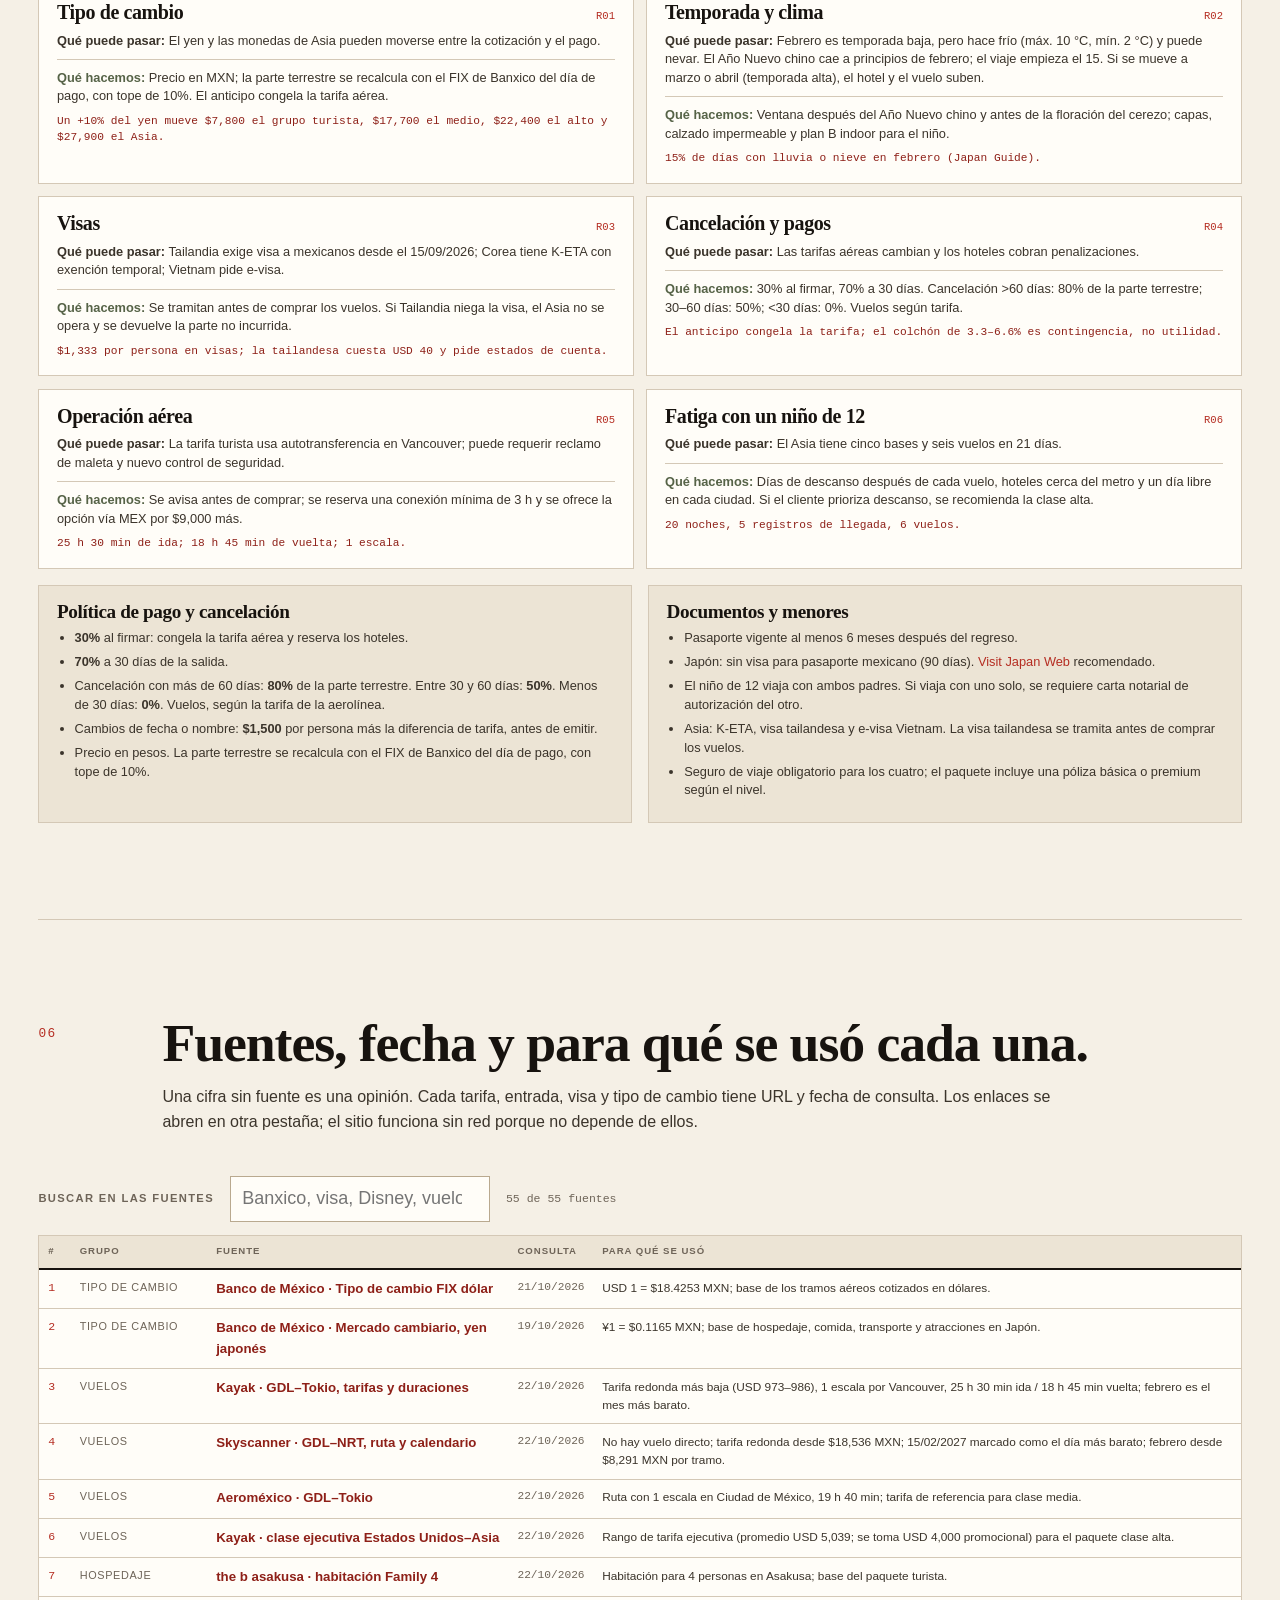
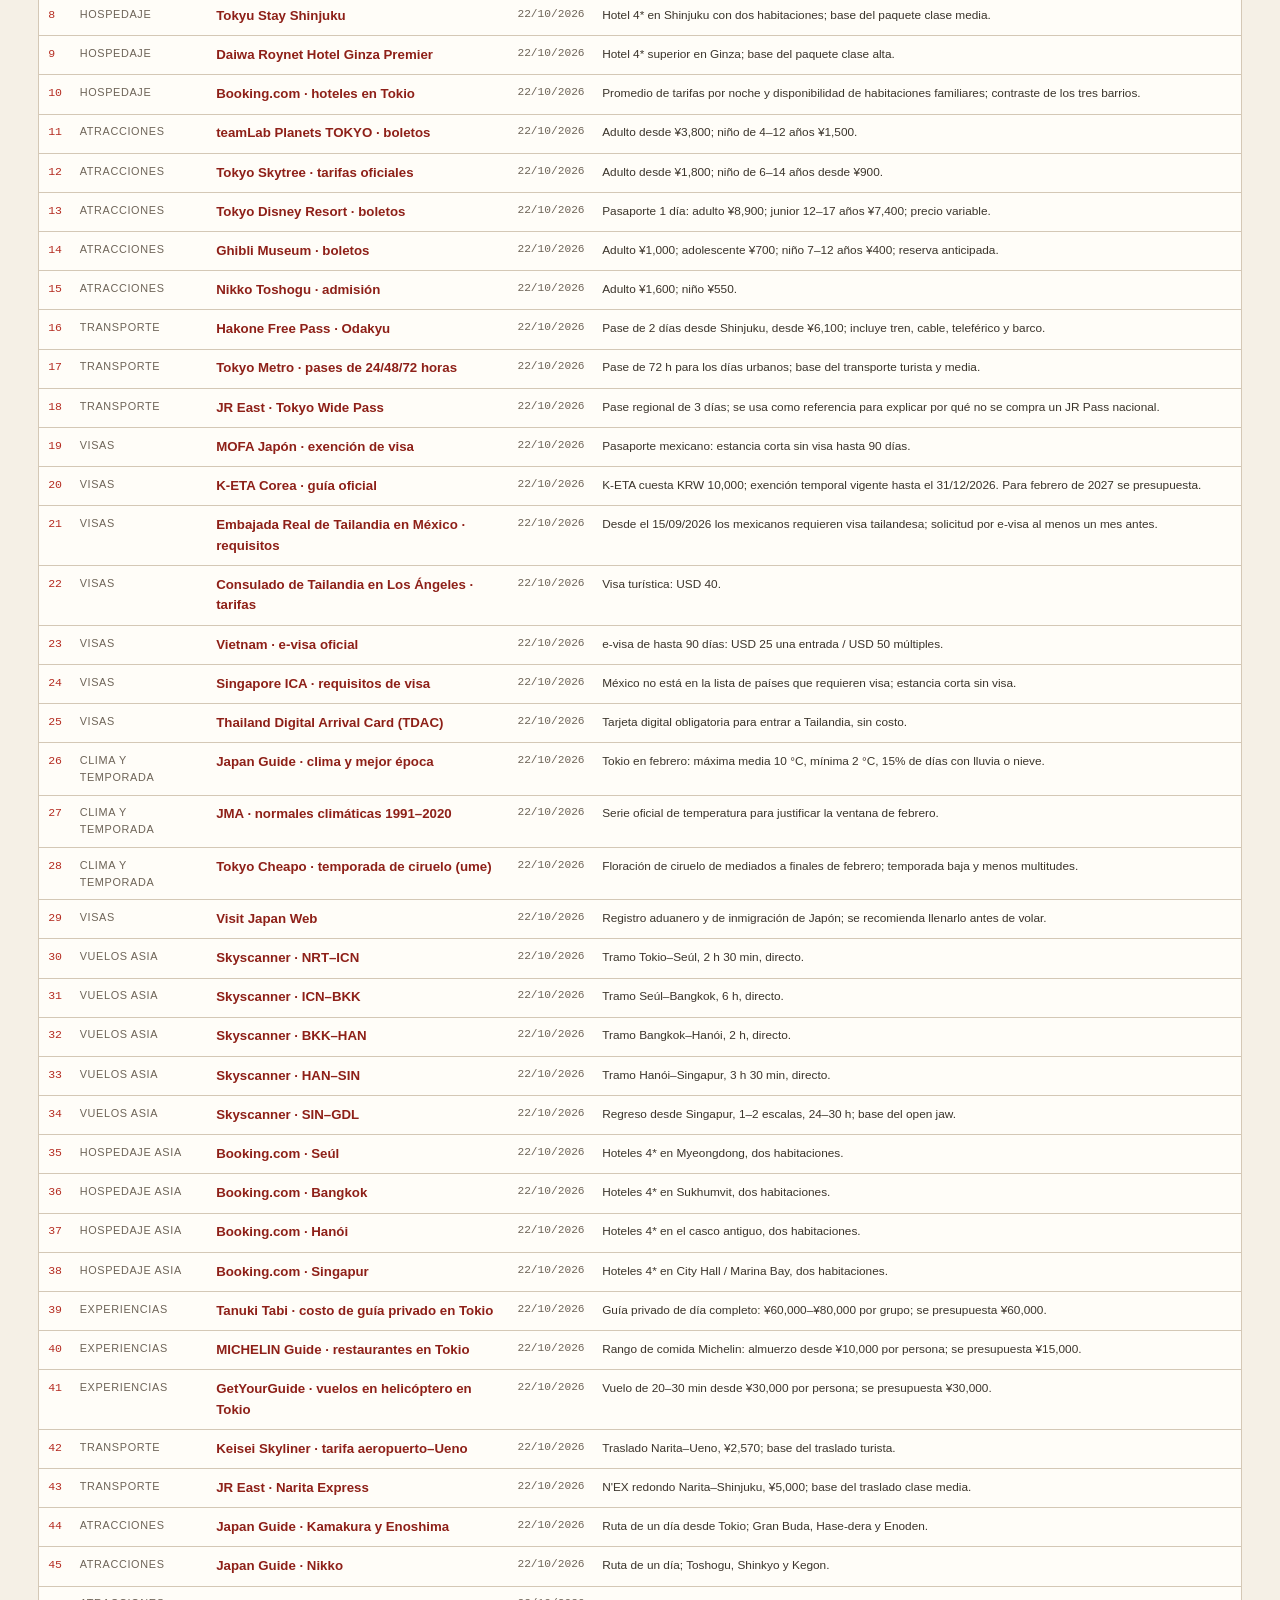
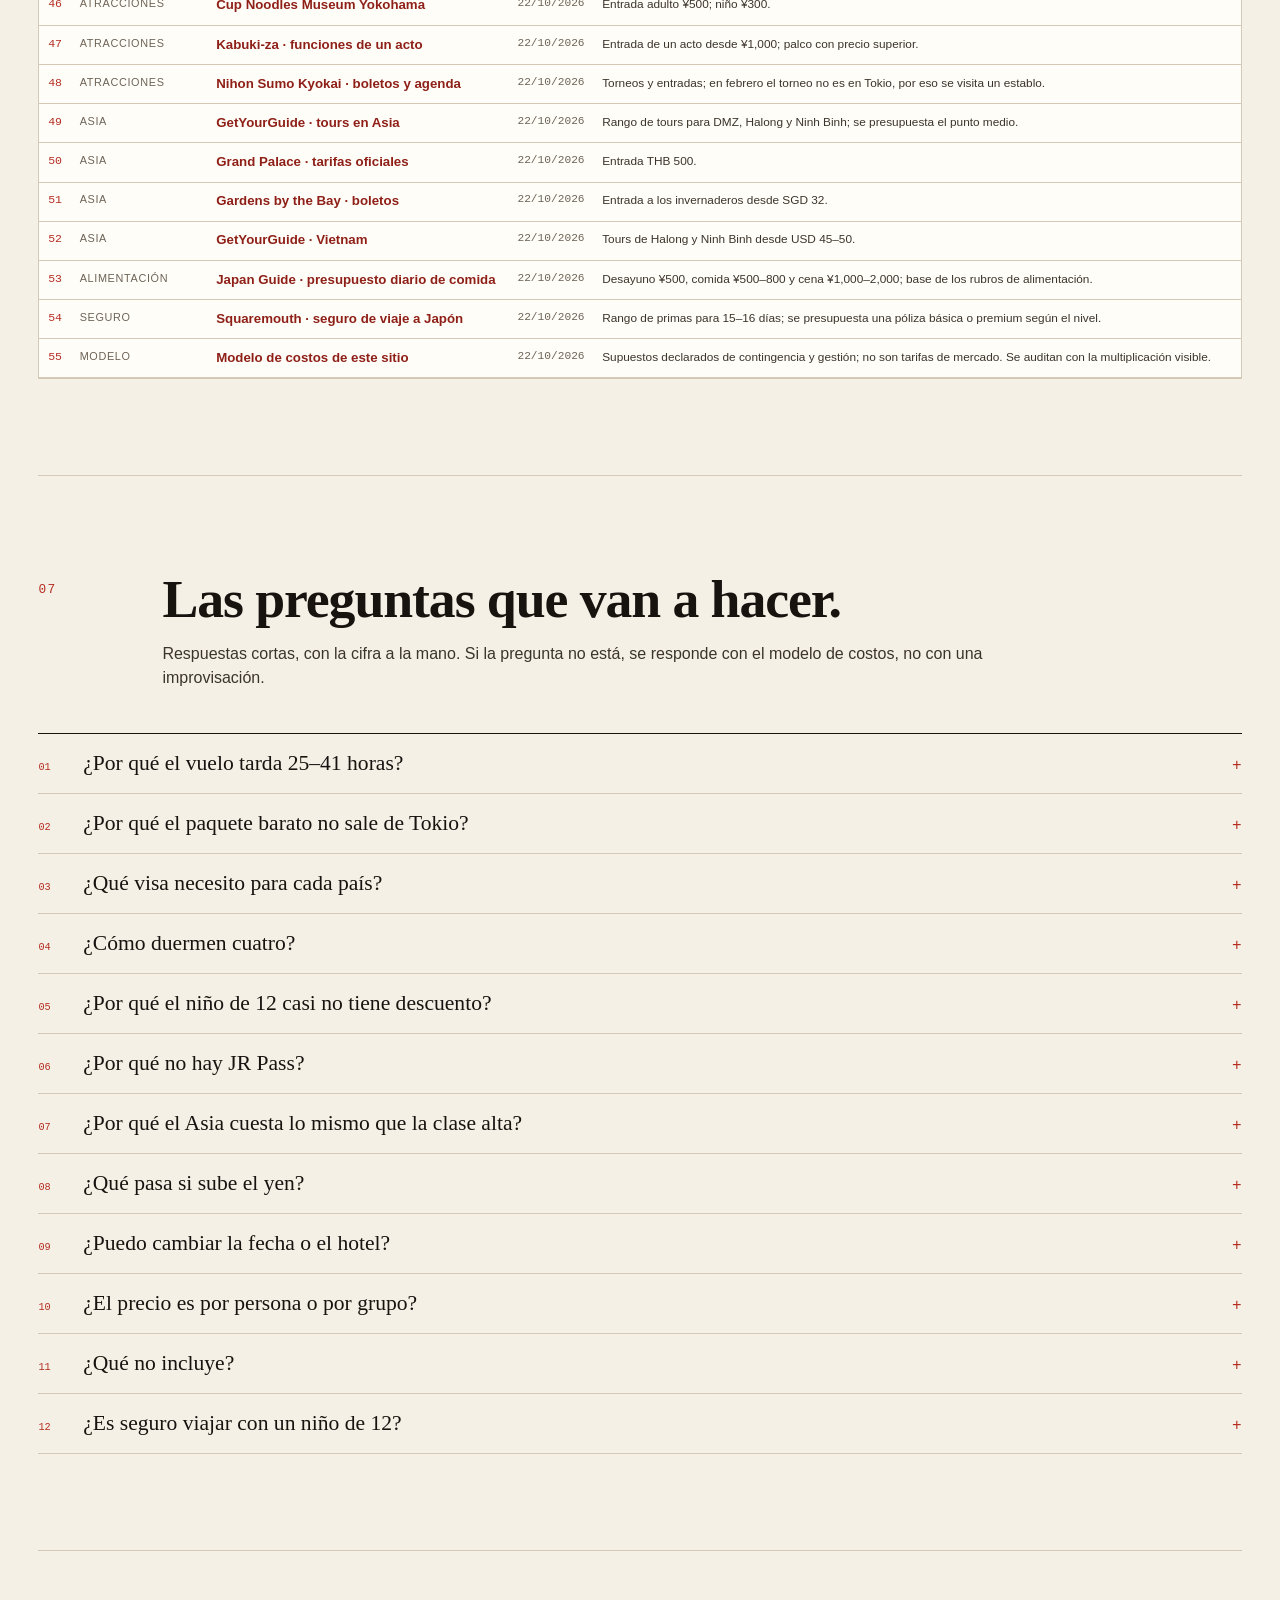
==== commit 213c8642: "fixed a line" ====
--- a/index.html
+++ b/index.html
@@ -311,7 +311,6 @@
         </div>
       </div>
       <div class="credits-card" id="credits-card"></div>
-      <p class="credits-note">Sitio construido con HTML, CSS y JavaScript locales. Sin fotos de stock, sin CDNs críticos y sin secretos. Tipografía del sistema, trazos propios y datos en <code>precios.js</code>.</p>
     </section>
   </main>
 
--- a/styles.css
+++ b/styles.css
@@ -895,6 +895,7 @@
 
 /* ---------- Créditos ---------- */
 .credits-card { background: var(--ink); color: var(--paper); padding: 1.4rem; display: grid; grid-template-columns: 1.2fr 2fr; gap: 1.5rem; }
+.credits-card.no-team { grid-template-columns: 1fr; }
 .credits-card .credits-team { border-right: 1px solid rgba(245,240,230,0.2); padding-right: 1.5rem; }
 .credits-card .credits-team .label { font-size: 0.62rem; letter-spacing: 0.16em; text-transform: uppercase; color: #bfb09a; }
 .credits-card .credits-team .name { font-family: var(--serif); font-size: clamp(1.6rem, 2.8vw, 2.6rem); line-height: 1.05; margin-top: 0.3rem; }
